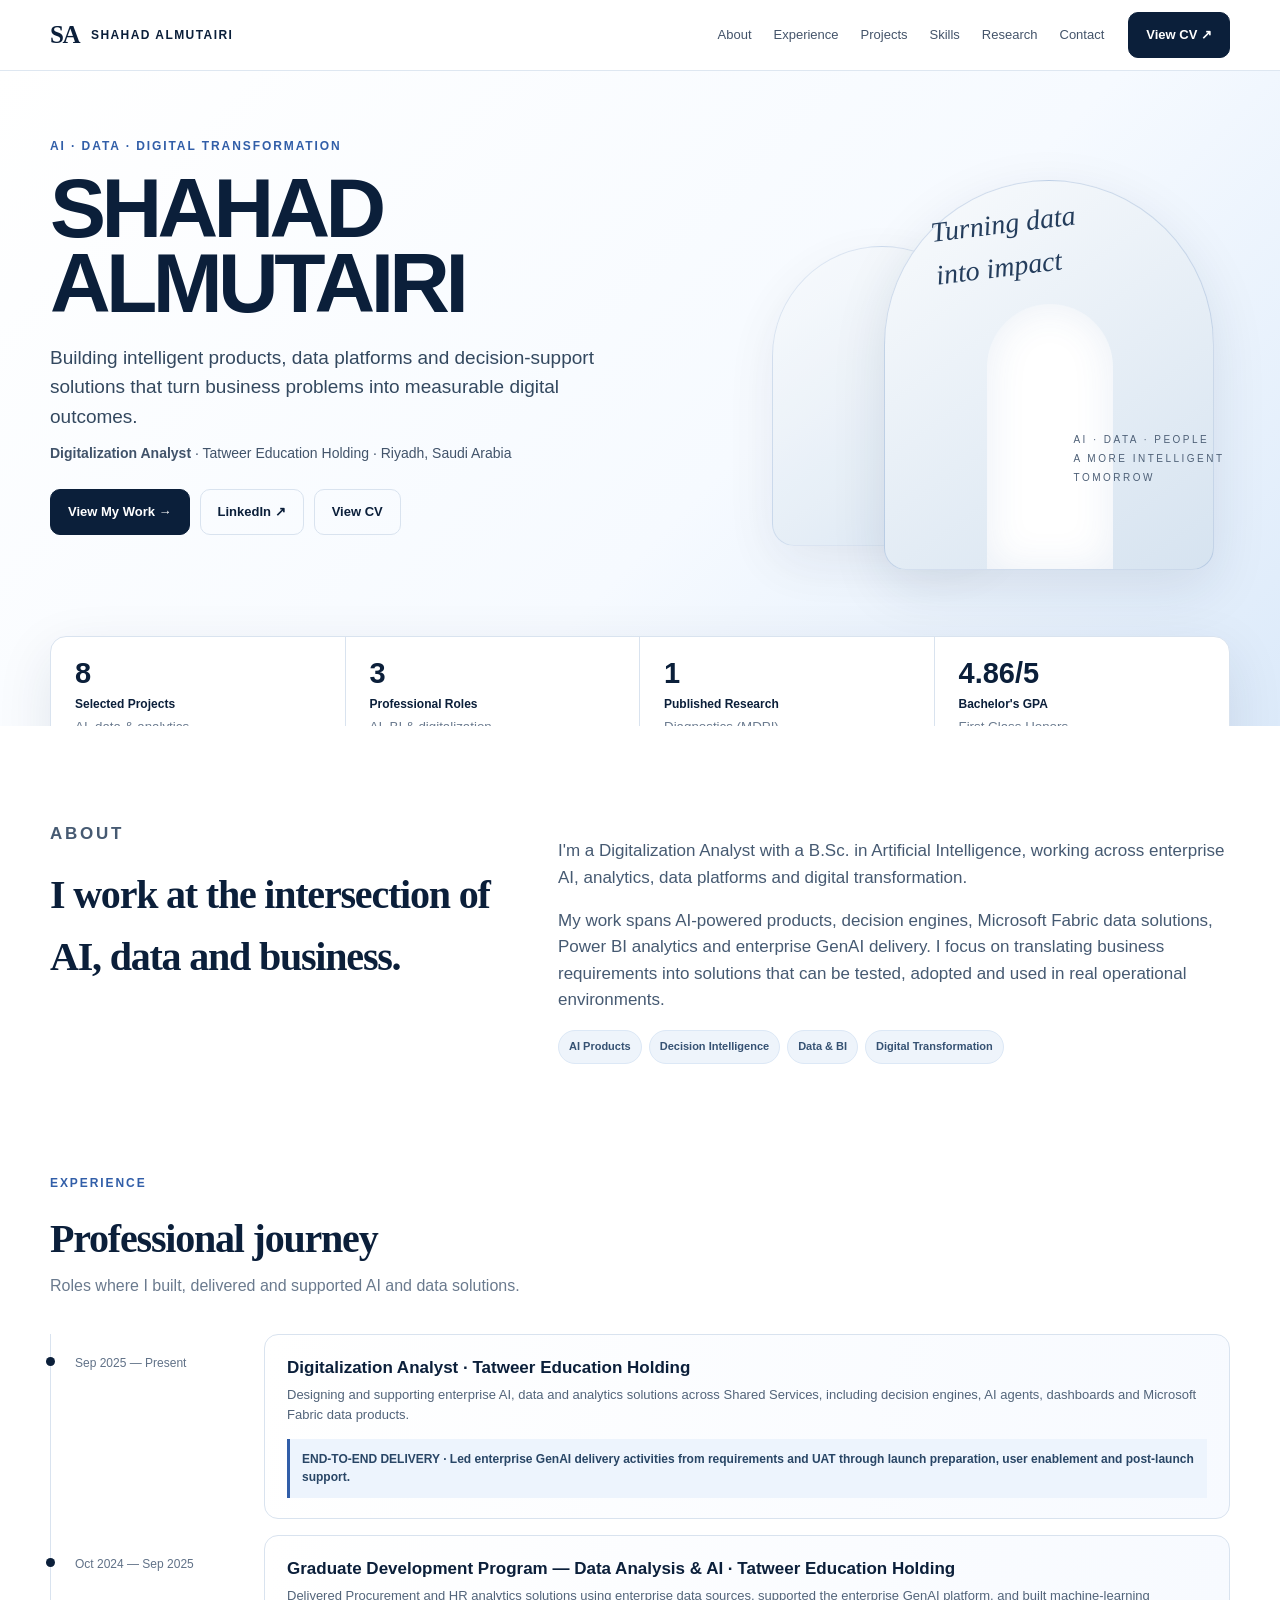
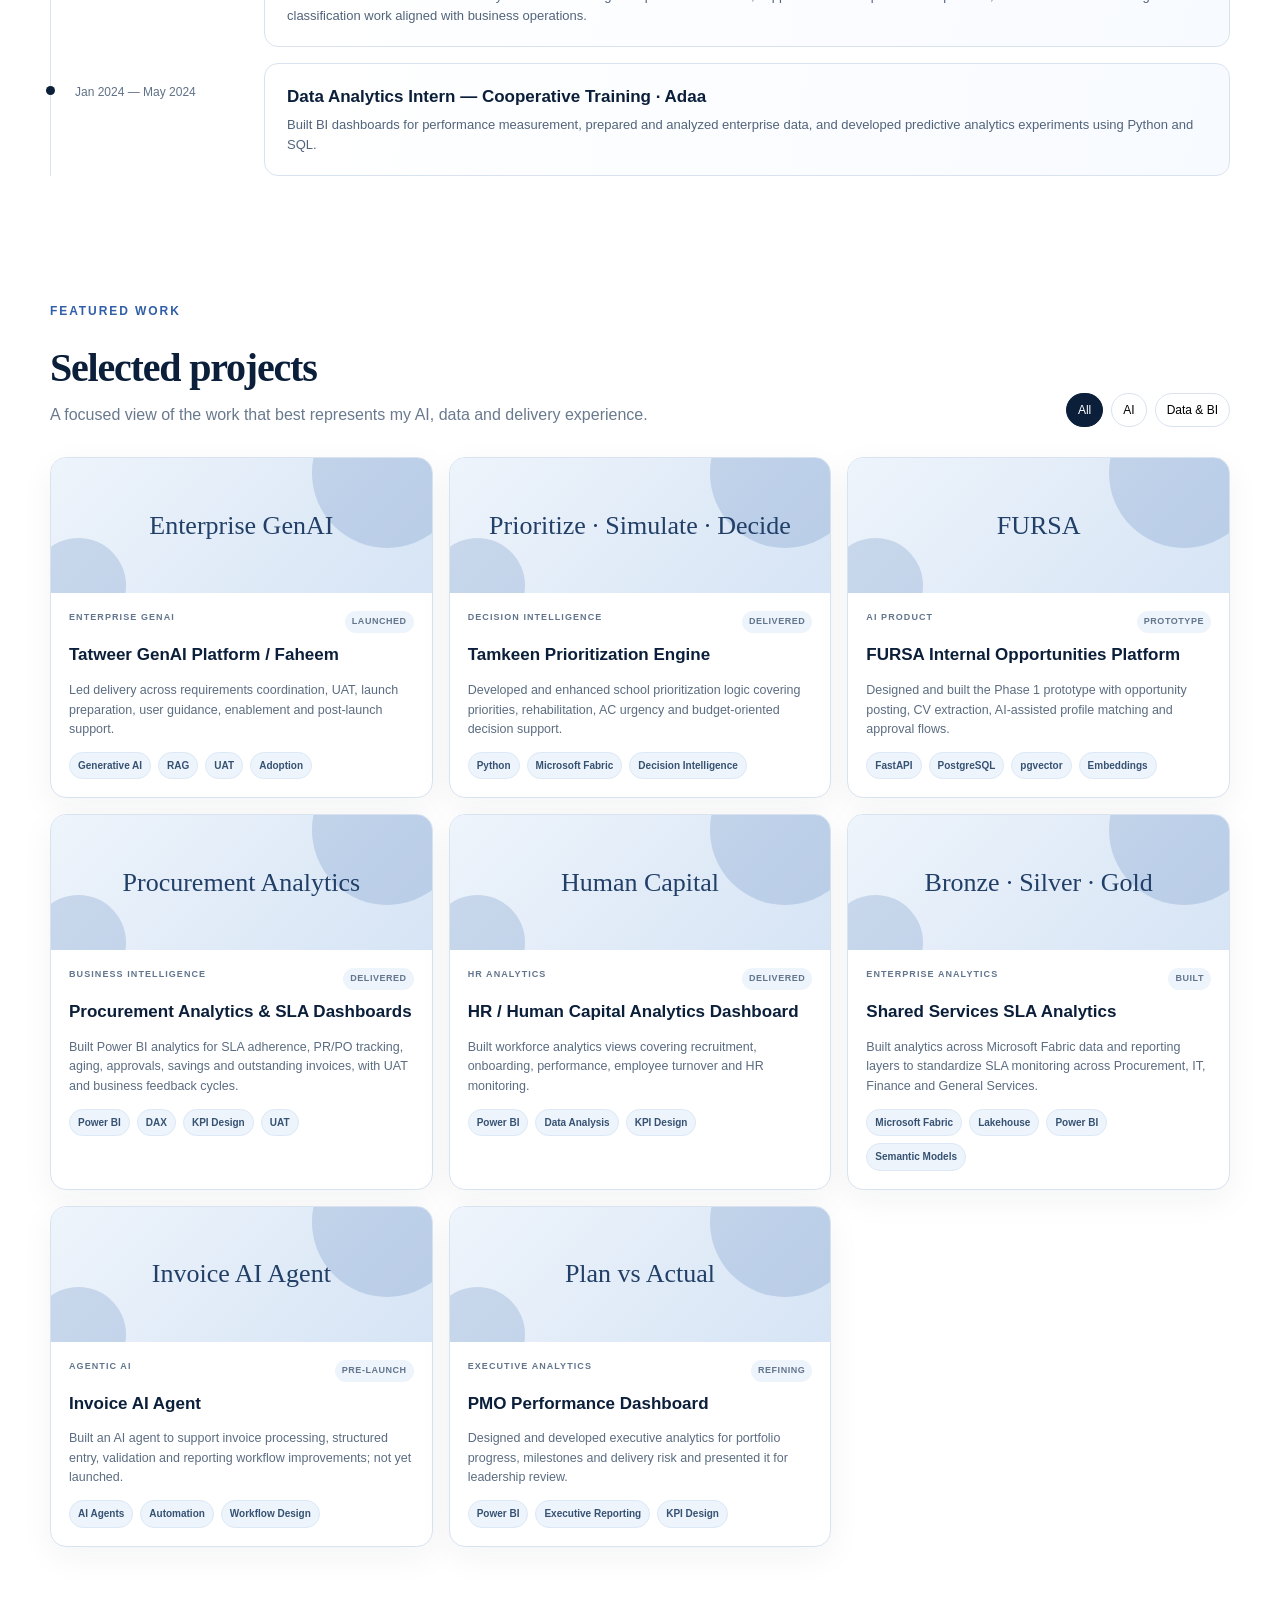
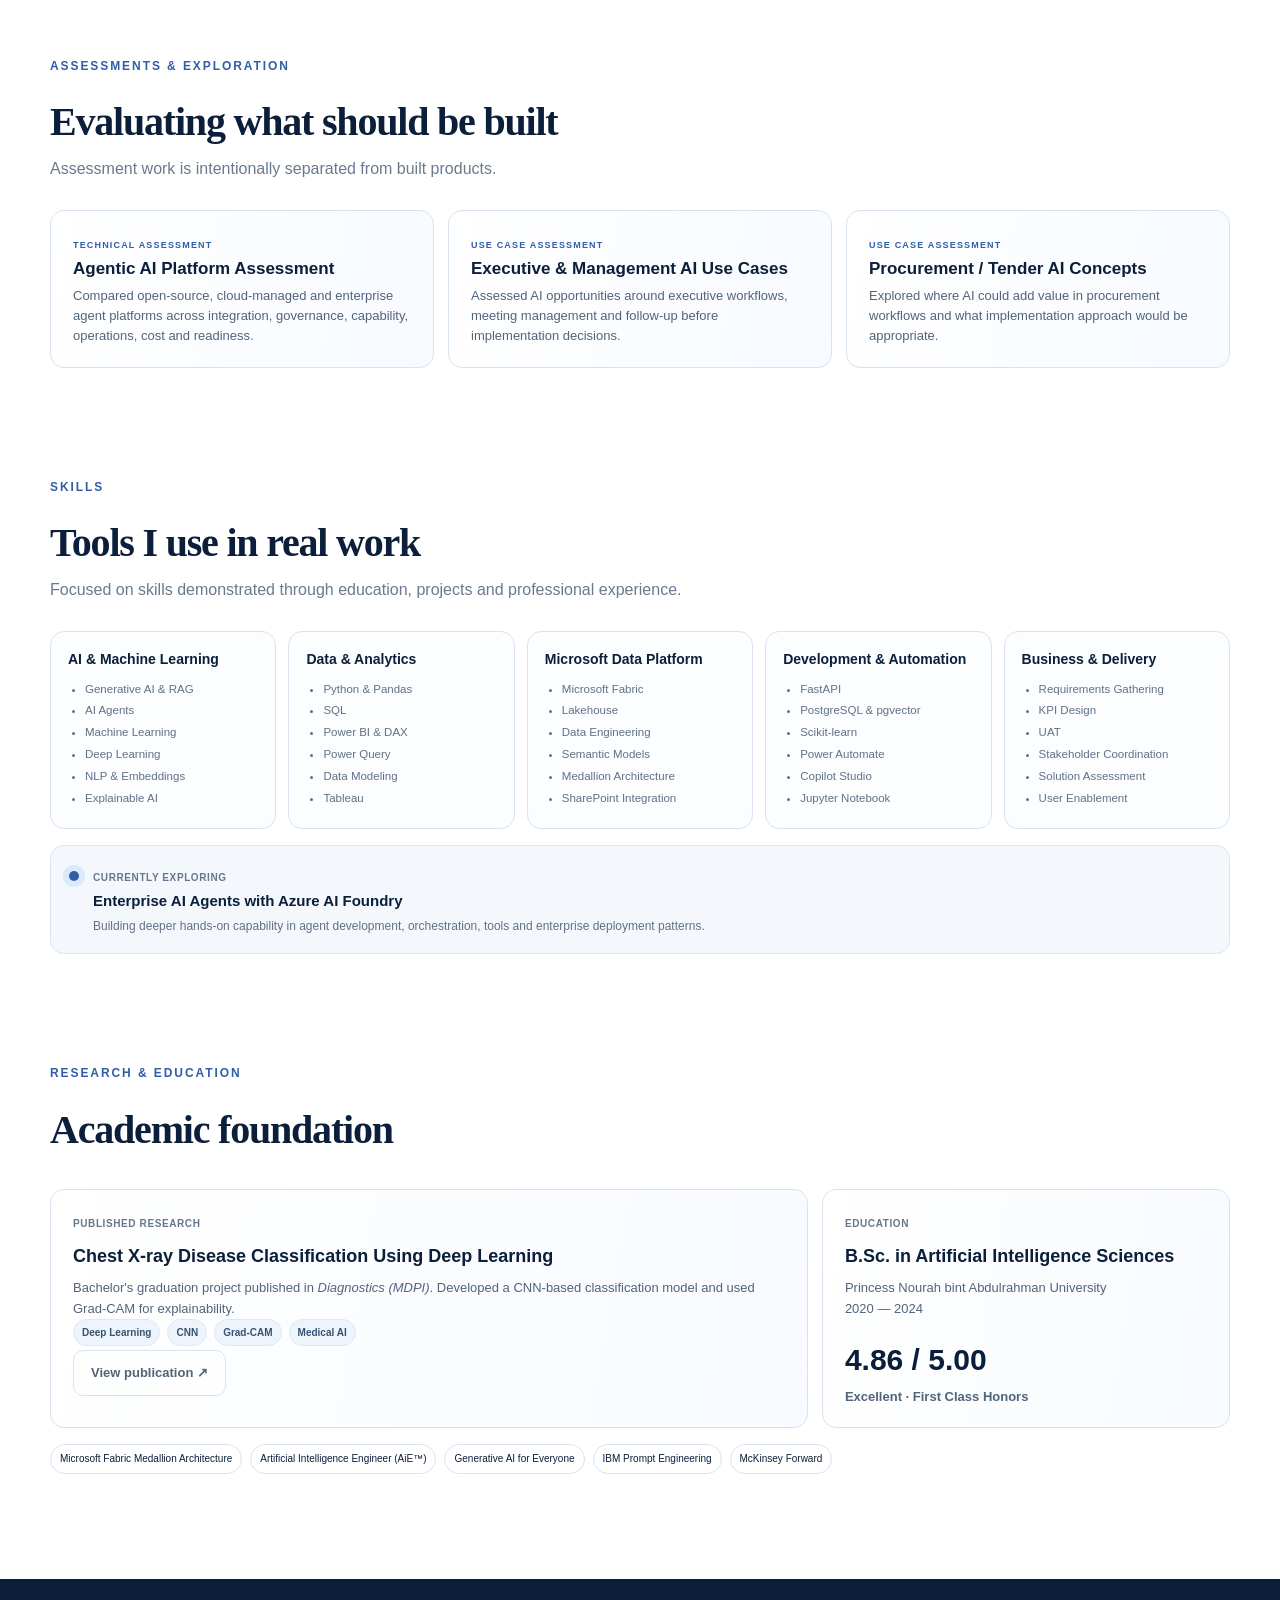
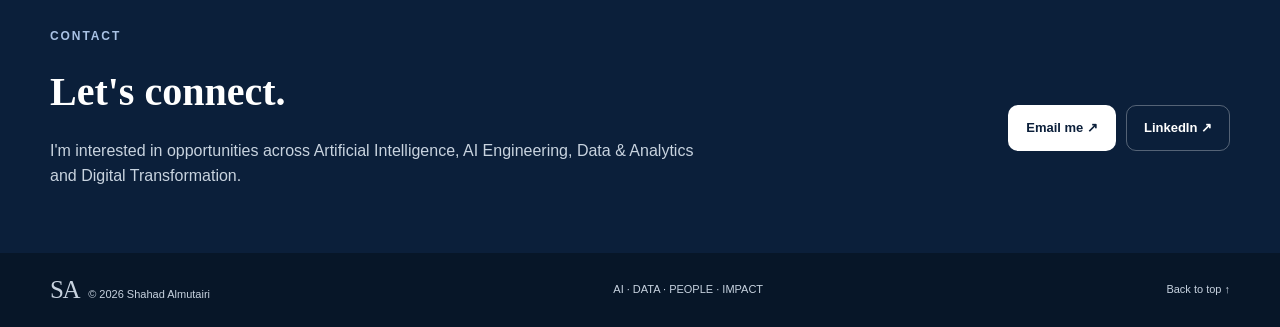
==== index.html @ a4246b85 "Add production portfolio homepage" ====
<!doctype html>
<html lang="en">
<head>
<meta charset="utf-8">
<meta name="viewport" content="width=device-width,initial-scale=1">
<meta name="description" content="Shahad Almutairi — Digitalization Analyst working across AI, data analytics, Microsoft Fabric, Power BI and enterprise digital solutions.">
<meta name="theme-color" content="#0b1f3a">
<meta property="og:title" content="Shahad Almutairi | AI · Data · Digital Transformation">
<meta property="og:description" content="Building intelligent products, data platforms and decision-support solutions for real business problems.">
<meta property="og:type" content="website">
<title>Shahad Almutairi | AI · Data · Digital Transformation</title>
<style>
:root{--ink:#0b1f3a;--blue:#315ea8;--soft:#eef4fb;--line:#d9e3ef;--text:#45566d;--white:#fff;--shadow:0 18px 55px rgba(19,42,72,.10)}*{box-sizing:border-box}html{scroll-behavior:smooth}body{margin:0;font-family:Inter,"Segoe UI",Arial,sans-serif;color:var(--ink);background:#fff;line-height:1.55}a{color:inherit;text-decoration:none}button{font:inherit}.wrap{width:min(1180px,calc(100% - 38px));margin:auto}.nav{position:sticky;top:0;z-index:20;background:rgba(255,255,255,.94);backdrop-filter:blur(14px);border-bottom:1px solid rgba(217,227,239,.85)}.nav .wrap{height:70px;display:flex;align-items:center;gap:24px}.brand{display:flex;align-items:center;gap:12px;font-weight:800;letter-spacing:.12em;font-size:12px;margin-right:auto}.mark{font-family:Georgia,serif;font-size:25px;letter-spacing:-.06em}.links{display:flex;gap:22px;font-size:13px;color:#44546a}.btn{display:inline-flex;align-items:center;justify-content:center;gap:8px;padding:12px 17px;border:1px solid var(--line);border-radius:10px;font-weight:700;font-size:13px;transition:.2s}.btn:hover{transform:translateY(-1px);box-shadow:0 10px 25px rgba(11,31,58,.10)}.dark{background:var(--ink);color:#fff;border-color:var(--ink)}.hero{background:linear-gradient(135deg,#fff 0%,#f6faff 58%,#dceafa 100%);overflow:hidden}.hero-grid{min-height:530px;display:grid;grid-template-columns:1.05fr .95fr;align-items:center;gap:40px}.eyebrow{font-size:12px;font-weight:800;letter-spacing:.16em;color:var(--blue);margin:0 0 16px}.hero h1{font-size:clamp(50px,7vw,84px);line-height:.89;letter-spacing:-.055em;margin:0}.lead{max-width:650px;font-size:19px;color:#33485f;margin:22px 0 12px}.role{font-size:14px;margin:0;color:#41536a}.hero-actions{display:flex;flex-wrap:wrap;gap:10px;margin-top:24px}.visual{height:420px;position:relative;isolation:isolate}.arch{position:absolute;border:1px solid rgba(49,94,168,.18);background:linear-gradient(145deg,#f9fbfd,#d6e3f0);box-shadow:var(--shadow)}.arch.a{width:330px;height:390px;right:3%;bottom:-24px;border-radius:180px 180px 24px 24px}.arch.a:after{content:"";position:absolute;width:126px;height:265px;left:102px;bottom:0;border-radius:90px 90px 0 0;background:#fff;box-shadow:inset 0 0 40px rgba(49,94,168,.10)}.arch.b{width:220px;height:300px;right:44%;bottom:0;border-radius:120px 120px 24px 24px;opacity:.72}.impact{position:absolute;right:28%;top:18%;font-family:Georgia,serif;font-style:italic;font-size:28px;transform:rotate(-7deg);color:#243d5c;z-index:3}.cap{position:absolute;right:1%;bottom:14%;z-index:3;font-size:10px;letter-spacing:.25em;line-height:1.9;color:#4e6077}.stats{display:grid;grid-template-columns:repeat(4,1fr);background:#fff;border:1px solid var(--line);border-radius:16px;box-shadow:var(--shadow);transform:translateY(35px);overflow:hidden}.stat{padding:22px 24px;border-right:1px solid var(--line)}.stat:last-child{border-right:0}.stat strong{display:block;font-size:29px;line-height:1}.stat span{display:block;font-size:12px;font-weight:800;margin-top:7px}.stat small{color:#6b7b8f}.section{padding:95px 0 15px}.section h2{font-family:Georgia,serif;font-size:40px;letter-spacing:-.03em;margin:0}.sub{color:#6a7a8e;margin:4px 0 0}.about{display:grid;grid-template-columns:.8fr 1.2fr;gap:60px;align-items:start}.about p{font-size:17px;color:#465a72}.pills,.chips{display:flex;flex-wrap:wrap;gap:7px}.pill,.chips span{background:var(--soft);border:1px solid #dce8f6;border-radius:999px;padding:7px 10px;font-size:11px;font-weight:700;color:#365273}.timeline{margin-top:35px;border-left:1px solid var(--line)}.row{display:grid;grid-template-columns:165px 1fr;gap:24px;position:relative;margin:0 0 16px;padding-left:24px}.row:before{content:"";width:9px;height:9px;background:var(--ink);border-radius:50%;position:absolute;left:-5px;top:23px}.date{font-size:12px;color:#607187;padding-top:20px}.card{border:1px solid var(--line);background:linear-gradient(100deg,#fff,#f7faff);border-radius:14px;padding:20px 22px}.card h3{margin:0;font-size:17px}.card p{margin:4px 0 0;color:#52647a;font-size:13px}.highlight{margin-top:13px;padding:11px 12px;border-left:3px solid var(--blue);background:#edf4fd;font-size:12px;font-weight:700;color:#294666}.topline{display:flex;align-items:flex-end;justify-content:space-between;gap:20px}.filters{display:flex;gap:8px}.filter{border:1px solid var(--line);background:#fff;border-radius:999px;padding:7px 11px;font-size:12px;cursor:pointer}.filter.on{background:var(--ink);color:#fff;border-color:var(--ink)}.projects{display:grid;grid-template-columns:repeat(3,1fr);gap:16px;margin-top:30px}.project{border:1px solid var(--line);border-radius:16px;overflow:hidden;background:#fff;box-shadow:0 10px 34px rgba(11,31,58,.05)}.project.hide{display:none}.art{height:135px;display:flex;align-items:center;justify-content:center;background:linear-gradient(135deg,#eef4fb,#d6e4f5);position:relative;overflow:hidden}.art:before,.art:after{content:"";position:absolute;border-radius:50%;background:rgba(49,94,168,.18)}.art:before{width:150px;height:150px;right:-30px;top:-60px}.art:after{width:95px;height:95px;left:-20px;bottom:-40px}.symbol{font-family:Georgia,serif;font-size:26px;z-index:2;color:#213f67}.project-body{padding:18px}.meta{display:flex;justify-content:space-between;gap:8px;font-size:9px;font-weight:900;letter-spacing:.12em;color:#62758d}.status{letter-spacing:.06em;background:#edf4fb;border-radius:999px;padding:4px 7px}.project h3{font-size:17px;margin:9px 0 6px}.project p{font-size:12.5px;color:#5b6c81;min-height:58px}.chips span{padding:5px 8px;font-size:10px}.assess{display:grid;grid-template-columns:repeat(3,1fr);gap:14px;margin-top:28px}.assess .card{min-height:155px}.assess label{font-size:9px;font-weight:900;letter-spacing:.13em;color:var(--blue)}.skills{display:grid;grid-template-columns:repeat(5,1fr);gap:12px;margin-top:28px}.skill{border:1px solid var(--line);border-radius:14px;padding:17px;background:#fbfdff}.skill h3{font-size:14px;margin:0 0 10px}.skill ul{margin:0;padding-left:17px;color:#607187;font-size:11.5px}.skill li{margin:4px 0}.current{display:flex;gap:14px;align-items:flex-start;margin-top:16px;border:1px solid #d8e5f3;background:#f4f8fd;border-radius:14px;padding:18px}.dot{width:10px;height:10px;background:#315ea8;border-radius:50%;box-shadow:0 0 0 6px #dce9fa;margin-top:7px}.current h3{margin:0;font-size:15px}.current p{margin:4px 0 0;font-size:12px;color:#607187}.research{display:grid;grid-template-columns:1.3fr .7fr;gap:14px;margin-top:28px}.research .card{min-height:210px}.research h3{font-size:18px;margin:8px 0}.metric{font-size:30px;font-weight:900;margin-top:18px}.certs{display:flex;flex-wrap:wrap;gap:8px;margin:16px 0 0}.certs span{font-size:10px;border:1px solid var(--line);border-radius:999px;padding:6px 9px}.contact{margin-top:90px;background:var(--ink);color:#fff}.contact .wrap{display:flex;align-items:center;justify-content:space-between;gap:30px;padding:48px 0}.contact h2{font-family:Georgia,serif;font-size:40px;margin:0}.contact p{color:#c8d3df;max-width:670px}.contact .btn{border-color:rgba(255,255,255,.3);color:#fff}.contact .btn.white{background:#fff;color:var(--ink)}footer{background:#071628;color:#c7d2df}.foot{height:74px;display:flex;align-items:center;justify-content:space-between;font-size:11px}.mini{font-size:10px;color:#66778d;font-weight:700;letter-spacing:.06em}@media(max-width:900px){.links{display:none}.hero-grid,.about,.research{grid-template-columns:1fr}.visual{height:300px}.stats{grid-template-columns:repeat(2,1fr)}.stat:nth-child(2){border-right:0}.projects{grid-template-columns:repeat(2,1fr)}.skills{grid-template-columns:repeat(2,1fr)}.assess{grid-template-columns:1fr}.row{grid-template-columns:1fr}.date{padding-top:0}.contact .wrap{display:block}}@media(max-width:620px){.wrap{width:min(100% - 24px,1180px)}.nav .wrap{height:62px}.nav .btn{padding:9px 11px}.hero-grid{min-height:auto;padding:62px 0 15px}.hero h1{font-size:53px}.lead{font-size:17px}.visual{height:240px}.arch.a{width:220px;height:260px}.arch.b{width:150px;height:190px}.impact{font-size:20px}.stats{grid-template-columns:1fr 1fr;transform:translateY(24px)}.stat{padding:16px}.section{padding-top:72px}.section h2{font-size:32px}.topline{display:block}.filters{margin-top:13px}.projects,.skills{grid-template-columns:1fr}.row{padding-left:18px}.project p{min-height:auto}.contact{margin-top:65px}.contact .wrap{padding:38px 0}.contact h2{font-size:34px}.foot{height:auto;padding:23px 0;gap:12px;flex-wrap:wrap}}
</style>
</head>
<body>
<header class="nav"><div class="wrap"><a class="brand" href="#home"><span class="mark">SA</span><span>SHAHAD ALMUTAIRI</span></a><nav class="links"><a href="#about">About</a><a href="#experience">Experience</a><a href="#projects">Projects</a><a href="#skills">Skills</a><a href="#research">Research</a><a href="#contact">Contact</a></nav><a class="btn dark" href="cv.html">View CV ↗</a></div></header>
<main>
<section class="hero" id="home"><div class="wrap hero-grid"><div><p class="eyebrow">AI · DATA · DIGITAL TRANSFORMATION</p><h1>SHAHAD<br>ALMUTAIRI</h1><p class="lead">Building intelligent products, data platforms and decision-support solutions that turn business problems into measurable digital outcomes.</p><p class="role"><b>Digitalization Analyst</b> · Tatweer Education Holding · Riyadh, Saudi Arabia</p><div class="hero-actions"><a class="btn dark" href="#projects">View My Work →</a><a class="btn" href="https://www.linkedin.com/in/shahadalmutairi1" target="_blank" rel="noreferrer">LinkedIn ↗</a><a class="btn" href="cv.html">View CV</a></div></div><div class="visual" aria-hidden="true"><div class="arch b"></div><div class="arch a"></div><div class="impact">Turning data<br>into impact</div><div class="cap">AI · DATA · PEOPLE<br>A MORE INTELLIGENT<br>TOMORROW</div></div></div><div class="wrap stats"><div class="stat"><strong>8</strong><span>Selected Projects</span><small>AI, data & analytics</small></div><div class="stat"><strong>3</strong><span>Professional Roles</span><small>AI, BI & digitalization</small></div><div class="stat"><strong>1</strong><span>Published Research</span><small>Diagnostics (MDPI)</small></div><div class="stat"><strong>4.86/5</strong><span>Bachelor's GPA</span><small>First Class Honors</small></div></div></section>
<section class="section" id="about"><div class="wrap about"><div><p class="eyebrow">ABOUT</p><h2>I work at the intersection of AI, data and business.</h2></div><div><p>I'm a Digitalization Analyst with a B.Sc. in Artificial Intelligence, working across enterprise AI, analytics, data platforms and digital transformation.</p><p>My work spans AI-powered products, decision engines, Microsoft Fabric data solutions, Power BI analytics and enterprise GenAI delivery. I focus on translating business requirements into solutions that can be tested, adopted and used in real operational environments.</p><div class="pills"><span class="pill">AI Products</span><span class="pill">Decision Intelligence</span><span class="pill">Data & BI</span><span class="pill">Digital Transformation</span></div></div></div></section>
<section class="section" id="experience"><div class="wrap"><p class="eyebrow">EXPERIENCE</p><h2>Professional journey</h2><p class="sub">Roles where I built, delivered and supported AI and data solutions.</p><div class="timeline"><article class="row"><div class="date">Sep 2025 — Present</div><div class="card"><h3>Digitalization Analyst · Tatweer Education Holding</h3><p>Designing and supporting enterprise AI, data and analytics solutions across Shared Services, including decision engines, AI agents, dashboards and Microsoft Fabric data products.</p><div class="highlight">END-TO-END DELIVERY · Led enterprise GenAI delivery activities from requirements and UAT through launch preparation, user enablement and post-launch support.</div></div></article><article class="row"><div class="date">Oct 2024 — Sep 2025</div><div class="card"><h3>Graduate Development Program — Data Analysis & AI · Tatweer Education Holding</h3><p>Delivered Procurement and HR analytics solutions using enterprise data sources, supported the enterprise GenAI platform, and built machine-learning classification work aligned with business operations.</p></div></article><article class="row"><div class="date">Jan 2024 — May 2024</div><div class="card"><h3>Data Analytics Intern — Cooperative Training · Adaa</h3><p>Built BI dashboards for performance measurement, prepared and analyzed enterprise data, and developed predictive analytics experiments using Python and SQL.</p></div></article></div></div></section>
<section class="section" id="projects"><div class="wrap"><div class="topline"><div><p class="eyebrow">FEATURED WORK</p><h2>Selected projects</h2><p class="sub">A focused view of the work that best represents my AI, data and delivery experience.</p></div><div class="filters"><button class="filter on" data-f="all">All</button><button class="filter" data-f="ai">AI</button><button class="filter" data-f="data">Data & BI</button></div></div><div class="projects">
<article class="project" data-c="ai"><div class="art"><span class="symbol">Enterprise GenAI</span></div><div class="project-body"><div class="meta"><span>ENTERPRISE GENAI</span><span class="status">LAUNCHED</span></div><h3>Tatweer GenAI Platform / Faheem</h3><p>Led delivery across requirements coordination, UAT, launch preparation, user guidance, enablement and post-launch support.</p><div class="chips"><span>Generative AI</span><span>RAG</span><span>UAT</span><span>Adoption</span></div></div></article>
<article class="project" data-c="ai data"><div class="art"><span class="symbol">Prioritize · Simulate · Decide</span></div><div class="project-body"><div class="meta"><span>DECISION INTELLIGENCE</span><span class="status">DELIVERED</span></div><h3>Tamkeen Prioritization Engine</h3><p>Developed and enhanced school prioritization logic covering priorities, rehabilitation, AC urgency and budget-oriented decision support.</p><div class="chips"><span>Python</span><span>Microsoft Fabric</span><span>Decision Intelligence</span></div></div></article>
<article class="project" data-c="ai"><div class="art"><span class="symbol">FURSA</span></div><div class="project-body"><div class="meta"><span>AI PRODUCT</span><span class="status">PROTOTYPE</span></div><h3>FURSA Internal Opportunities Platform</h3><p>Designed and built the Phase 1 prototype with opportunity posting, CV extraction, AI-assisted profile matching and approval flows.</p><div class="chips"><span>FastAPI</span><span>PostgreSQL</span><span>pgvector</span><span>Embeddings</span></div></div></article>
<article class="project" data-c="data"><div class="art"><span class="symbol">Procurement Analytics</span></div><div class="project-body"><div class="meta"><span>BUSINESS INTELLIGENCE</span><span class="status">DELIVERED</span></div><h3>Procurement Analytics & SLA Dashboards</h3><p>Built Power BI analytics for SLA adherence, PR/PO tracking, aging, approvals, savings and outstanding invoices, with UAT and business feedback cycles.</p><div class="chips"><span>Power BI</span><span>DAX</span><span>KPI Design</span><span>UAT</span></div></div></article>
<article class="project" data-c="data"><div class="art"><span class="symbol">Human Capital</span></div><div class="project-body"><div class="meta"><span>HR ANALYTICS</span><span class="status">DELIVERED</span></div><h3>HR / Human Capital Analytics Dashboard</h3><p>Built workforce analytics views covering recruitment, onboarding, performance, employee turnover and HR monitoring.</p><div class="chips"><span>Power BI</span><span>Data Analysis</span><span>KPI Design</span></div></div></article>
<article class="project" data-c="data"><div class="art"><span class="symbol">Bronze · Silver · Gold</span></div><div class="project-body"><div class="meta"><span>ENTERPRISE ANALYTICS</span><span class="status">BUILT</span></div><h3>Shared Services SLA Analytics</h3><p>Built analytics across Microsoft Fabric data and reporting layers to standardize SLA monitoring across Procurement, IT, Finance and General Services.</p><div class="chips"><span>Microsoft Fabric</span><span>Lakehouse</span><span>Power BI</span><span>Semantic Models</span></div></div></article>
<article class="project" data-c="ai"><div class="art"><span class="symbol">Invoice AI Agent</span></div><div class="project-body"><div class="meta"><span>AGENTIC AI</span><span class="status">PRE-LAUNCH</span></div><h3>Invoice AI Agent</h3><p>Built an AI agent to support invoice processing, structured entry, validation and reporting workflow improvements; not yet launched.</p><div class="chips"><span>AI Agents</span><span>Automation</span><span>Workflow Design</span></div></div></article>
<article class="project" data-c="data"><div class="art"><span class="symbol">Plan vs Actual</span></div><div class="project-body"><div class="meta"><span>EXECUTIVE ANALYTICS</span><span class="status">REFINING</span></div><h3>PMO Performance Dashboard</h3><p>Designed and developed executive analytics for portfolio progress, milestones and delivery risk and presented it for leadership review.</p><div class="chips"><span>Power BI</span><span>Executive Reporting</span><span>KPI Design</span></div></div></article>
</div></div></section>
<section class="section"><div class="wrap"><p class="eyebrow">ASSESSMENTS & EXPLORATION</p><h2>Evaluating what should be built</h2><p class="sub">Assessment work is intentionally separated from built products.</p><div class="assess"><div class="card"><label>TECHNICAL ASSESSMENT</label><h3>Agentic AI Platform Assessment</h3><p>Compared open-source, cloud-managed and enterprise agent platforms across integration, governance, capability, operations, cost and readiness.</p></div><div class="card"><label>USE CASE ASSESSMENT</label><h3>Executive & Management AI Use Cases</h3><p>Assessed AI opportunities around executive workflows, meeting management and follow-up before implementation decisions.</p></div><div class="card"><label>USE CASE ASSESSMENT</label><h3>Procurement / Tender AI Concepts</h3><p>Explored where AI could add value in procurement workflows and what implementation approach would be appropriate.</p></div></div></div></section>
<section class="section" id="skills"><div class="wrap"><p class="eyebrow">SKILLS</p><h2>Tools I use in real work</h2><p class="sub">Focused on skills demonstrated through education, projects and professional experience.</p><div class="skills"><div class="skill"><h3>AI & Machine Learning</h3><ul><li>Generative AI & RAG</li><li>AI Agents</li><li>Machine Learning</li><li>Deep Learning</li><li>NLP & Embeddings</li><li>Explainable AI</li></ul></div><div class="skill"><h3>Data & Analytics</h3><ul><li>Python & Pandas</li><li>SQL</li><li>Power BI & DAX</li><li>Power Query</li><li>Data Modeling</li><li>Tableau</li></ul></div><div class="skill"><h3>Microsoft Data Platform</h3><ul><li>Microsoft Fabric</li><li>Lakehouse</li><li>Data Engineering</li><li>Semantic Models</li><li>Medallion Architecture</li><li>SharePoint Integration</li></ul></div><div class="skill"><h3>Development & Automation</h3><ul><li>FastAPI</li><li>PostgreSQL & pgvector</li><li>Scikit-learn</li><li>Power Automate</li><li>Copilot Studio</li><li>Jupyter Notebook</li></ul></div><div class="skill"><h3>Business & Delivery</h3><ul><li>Requirements Gathering</li><li>KPI Design</li><li>UAT</li><li>Stakeholder Coordination</li><li>Solution Assessment</li><li>User Enablement</li></ul></div></div><div class="current"><span class="dot"></span><div><span class="mini">CURRENTLY EXPLORING</span><h3>Enterprise AI Agents with Azure AI Foundry</h3><p>Building deeper hands-on capability in agent development, orchestration, tools and enterprise deployment patterns.</p></div></div></div></section>
<section class="section" id="research"><div class="wrap"><p class="eyebrow">RESEARCH & EDUCATION</p><h2>Academic foundation</h2><div class="research"><div class="card"><span class="mini">PUBLISHED RESEARCH</span><h3>Chest X-ray Disease Classification Using Deep Learning</h3><p>Bachelor's graduation project published in <i>Diagnostics (MDPI)</i>. Developed a CNN-based classification model and used Grad-CAM for explainability.</p><div class="chips"><span>Deep Learning</span><span>CNN</span><span>Grad-CAM</span><span>Medical AI</span></div><p><a class="btn" href="https://www.mdpi.com/2075-4418/15/13/1728" target="_blank" rel="noreferrer">View publication ↗</a></p></div><div class="card"><span class="mini">EDUCATION</span><h3>B.Sc. in Artificial Intelligence Sciences</h3><p>Princess Nourah bint Abdulrahman University<br>2020 — 2024</p><div class="metric">4.86 / 5.00</div><p><b>Excellent · First Class Honors</b></p></div></div><div class="certs"><span>Microsoft Fabric Medallion Architecture</span><span>Artificial Intelligence Engineer (AiE™)</span><span>Generative AI for Everyone</span><span>IBM Prompt Engineering</span><span>McKinsey Forward</span></div></div></section>
<section class="contact" id="contact"><div class="wrap"><div><p class="eyebrow" style="color:#a9c2e5">CONTACT</p><h2>Let's connect.</h2><p>I'm interested in opportunities across Artificial Intelligence, AI Engineering, Data & Analytics and Digital Transformation.</p></div><div class="hero-actions"><a class="btn white" href="mailto:shahadalakshan34@gmail.com">Email me ↗</a><a class="btn" href="https://www.linkedin.com/in/shahadalmutairi1" target="_blank" rel="noreferrer">LinkedIn ↗</a></div></div></section>
</main>
<footer><div class="wrap foot"><div><span class="mark">SA</span> &nbsp; © 2026 Shahad Almutairi</div><span>AI · DATA · PEOPLE · IMPACT</span><a href="#home">Back to top ↑</a></div></footer>
<script>const bs=[...document.querySelectorAll('.filter')],ps=[...document.querySelectorAll('.project')];bs.forEach(b=>b.onclick=()=>{bs.forEach(x=>x.classList.remove('on'));b.classList.add('on');let f=b.dataset.f;ps.forEach(p=>p.classList.toggle('hide',f!=='all'&&!p.dataset.c.split(' ').includes(f)))})</script>
</body>
</html>
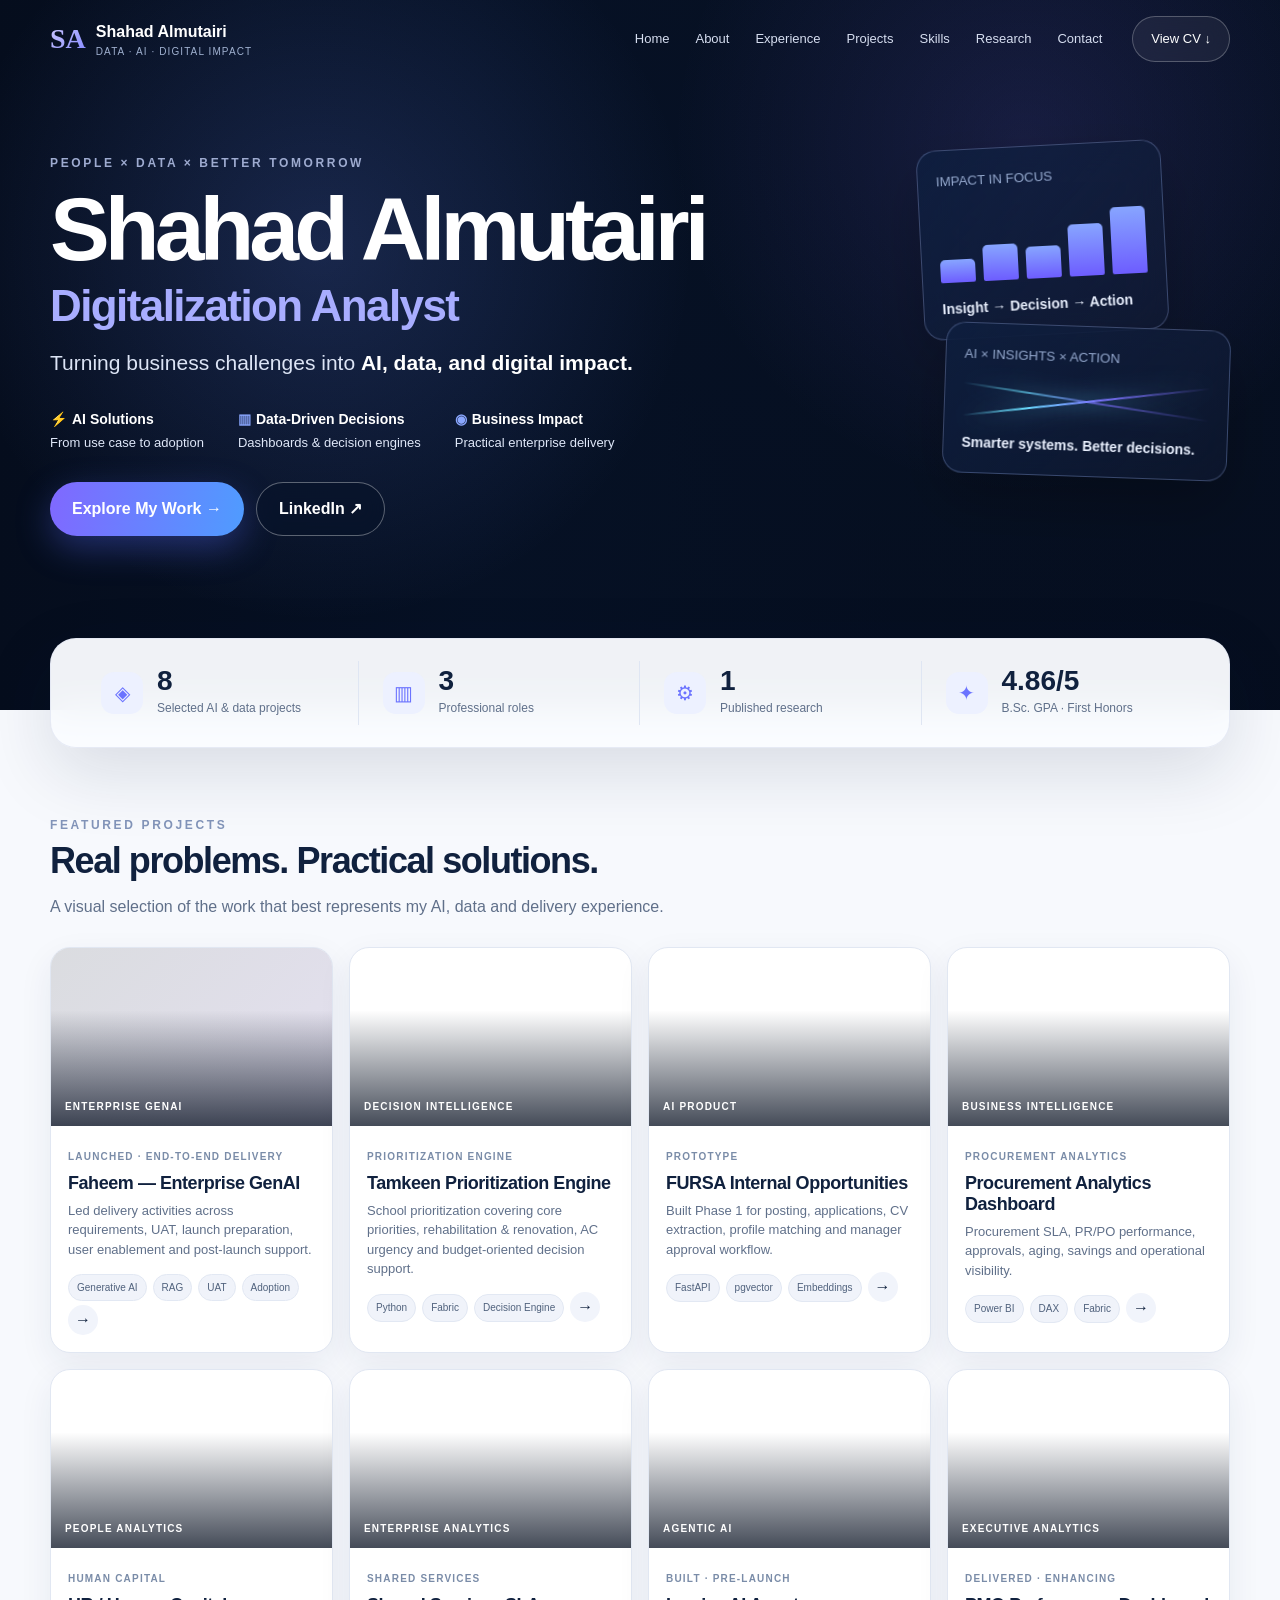
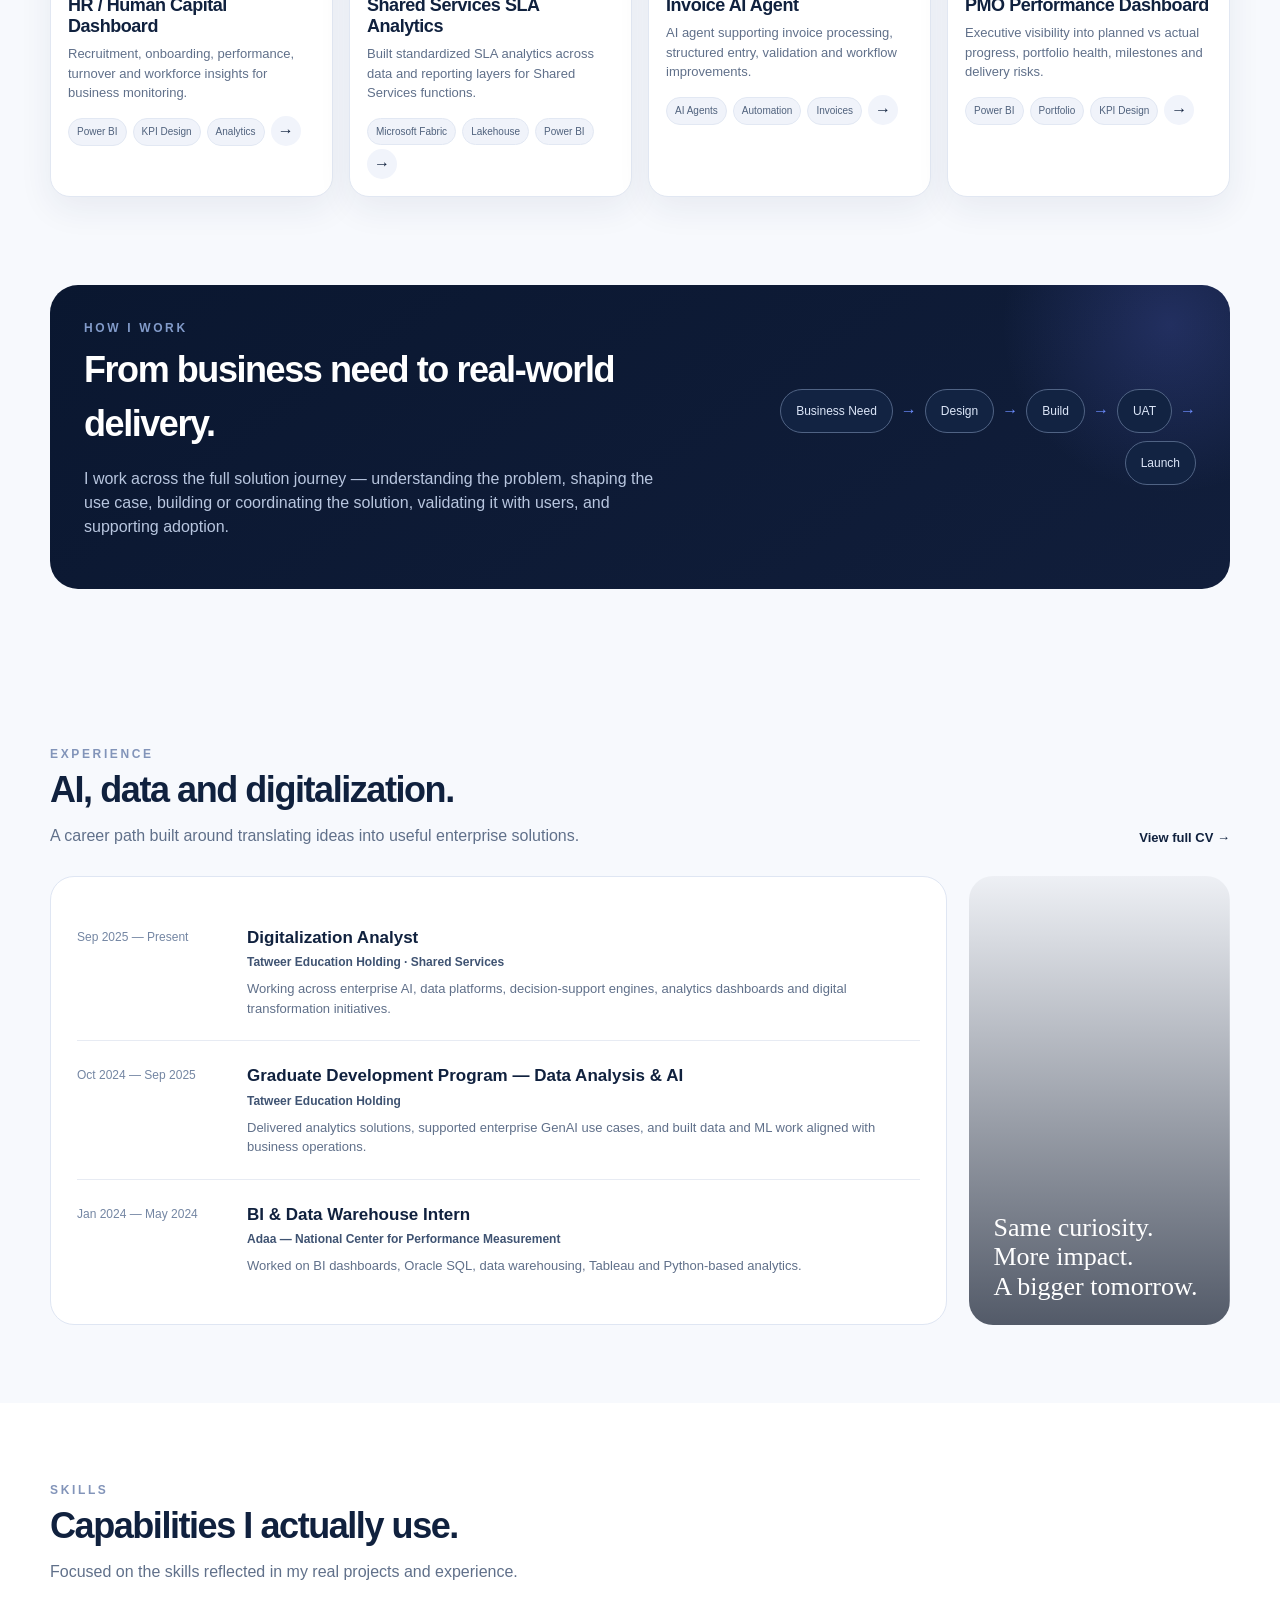
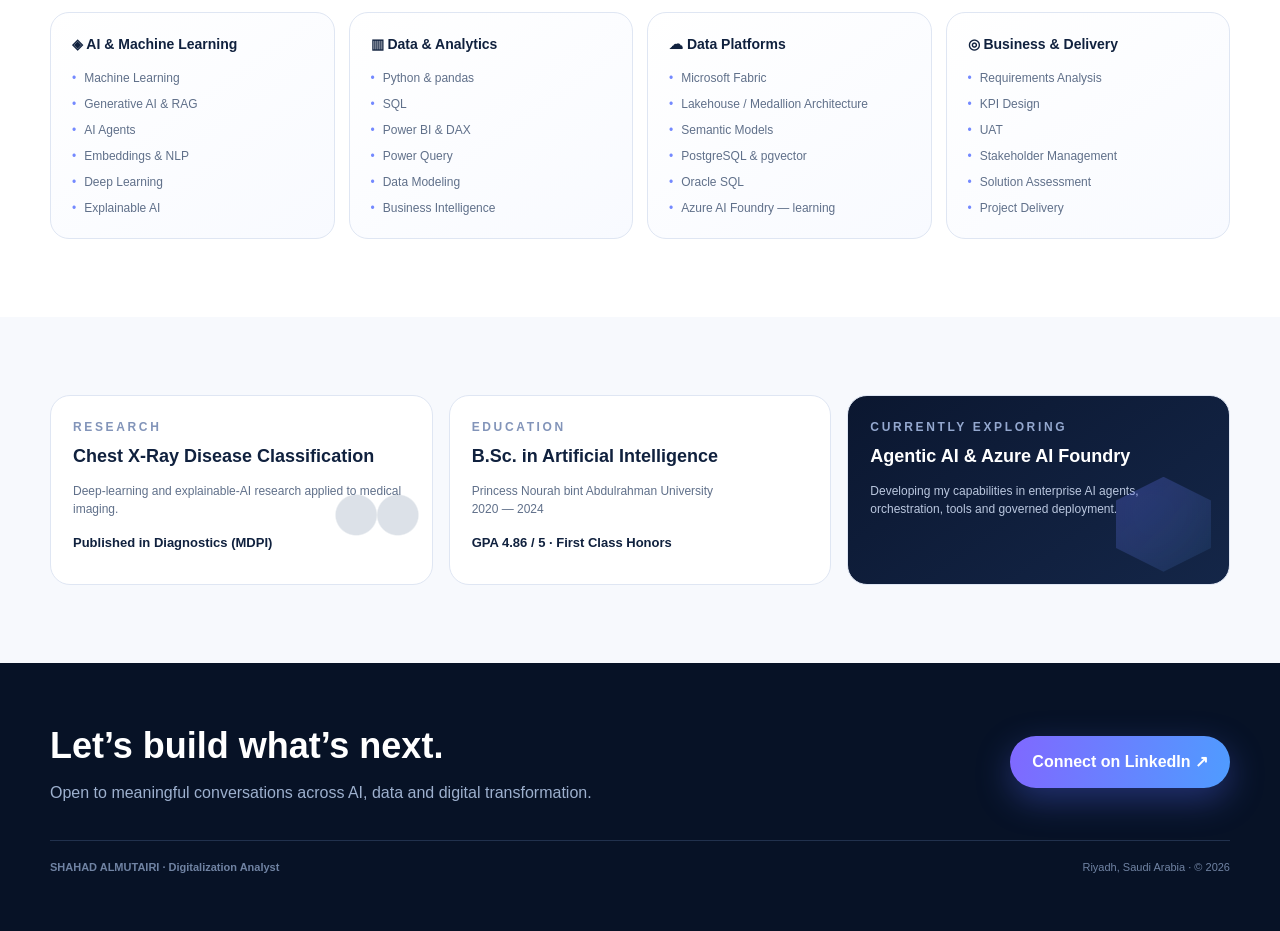
==== commit 3bcd8023: "Redesign portfolio with visual option 2" ====
--- a/index.html
+++ b/index.html
@@ -1,40 +1,48 @@
 <!doctype html>
 <html lang="en">
 <head>
-<meta charset="utf-8">
-<meta name="viewport" content="width=device-width,initial-scale=1">
-<meta name="description" content="Shahad Almutairi — Digitalization Analyst working across AI, data analytics, Microsoft Fabric, Power BI and enterprise digital solutions.">
-<meta name="theme-color" content="#0b1f3a">
-<meta property="og:title" content="Shahad Almutairi | AI · Data · Digital Transformation">
-<meta property="og:description" content="Building intelligent products, data platforms and decision-support solutions for real business problems.">
-<meta property="og:type" content="website">
-<title>Shahad Almutairi | AI · Data · Digital Transformation</title>
-<style>
-:root{--ink:#0b1f3a;--blue:#315ea8;--soft:#eef4fb;--line:#d9e3ef;--text:#45566d;--white:#fff;--shadow:0 18px 55px rgba(19,42,72,.10)}*{box-sizing:border-box}html{scroll-behavior:smooth}body{margin:0;font-family:Inter,"Segoe UI",Arial,sans-serif;color:var(--ink);background:#fff;line-height:1.55}a{color:inherit;text-decoration:none}button{font:inherit}.wrap{width:min(1180px,calc(100% - 38px));margin:auto}.nav{position:sticky;top:0;z-index:20;background:rgba(255,255,255,.94);backdrop-filter:blur(14px);border-bottom:1px solid rgba(217,227,239,.85)}.nav .wrap{height:70px;display:flex;align-items:center;gap:24px}.brand{display:flex;align-items:center;gap:12px;font-weight:800;letter-spacing:.12em;font-size:12px;margin-right:auto}.mark{font-family:Georgia,serif;font-size:25px;letter-spacing:-.06em}.links{display:flex;gap:22px;font-size:13px;color:#44546a}.btn{display:inline-flex;align-items:center;justify-content:center;gap:8px;padding:12px 17px;border:1px solid var(--line);border-radius:10px;font-weight:700;font-size:13px;transition:.2s}.btn:hover{transform:translateY(-1px);box-shadow:0 10px 25px rgba(11,31,58,.10)}.dark{background:var(--ink);color:#fff;border-color:var(--ink)}.hero{background:linear-gradient(135deg,#fff 0%,#f6faff 58%,#dceafa 100%);overflow:hidden}.hero-grid{min-height:530px;display:grid;grid-template-columns:1.05fr .95fr;align-items:center;gap:40px}.eyebrow{font-size:12px;font-weight:800;letter-spacing:.16em;color:var(--blue);margin:0 0 16px}.hero h1{font-size:clamp(50px,7vw,84px);line-height:.89;letter-spacing:-.055em;margin:0}.lead{max-width:650px;font-size:19px;color:#33485f;margin:22px 0 12px}.role{font-size:14px;margin:0;color:#41536a}.hero-actions{display:flex;flex-wrap:wrap;gap:10px;margin-top:24px}.visual{height:420px;position:relative;isolation:isolate}.arch{position:absolute;border:1px solid rgba(49,94,168,.18);background:linear-gradient(145deg,#f9fbfd,#d6e3f0);box-shadow:var(--shadow)}.arch.a{width:330px;height:390px;right:3%;bottom:-24px;border-radius:180px 180px 24px 24px}.arch.a:after{content:"";position:absolute;width:126px;height:265px;left:102px;bottom:0;border-radius:90px 90px 0 0;background:#fff;box-shadow:inset 0 0 40px rgba(49,94,168,.10)}.arch.b{width:220px;height:300px;right:44%;bottom:0;border-radius:120px 120px 24px 24px;opacity:.72}.impact{position:absolute;right:28%;top:18%;font-family:Georgia,serif;font-style:italic;font-size:28px;transform:rotate(-7deg);color:#243d5c;z-index:3}.cap{position:absolute;right:1%;bottom:14%;z-index:3;font-size:10px;letter-spacing:.25em;line-height:1.9;color:#4e6077}.stats{display:grid;grid-template-columns:repeat(4,1fr);background:#fff;border:1px solid var(--line);border-radius:16px;box-shadow:var(--shadow);transform:translateY(35px);overflow:hidden}.stat{padding:22px 24px;border-right:1px solid var(--line)}.stat:last-child{border-right:0}.stat strong{display:block;font-size:29px;line-height:1}.stat span{display:block;font-size:12px;font-weight:800;margin-top:7px}.stat small{color:#6b7b8f}.section{padding:95px 0 15px}.section h2{font-family:Georgia,serif;font-size:40px;letter-spacing:-.03em;margin:0}.sub{color:#6a7a8e;margin:4px 0 0}.about{display:grid;grid-template-columns:.8fr 1.2fr;gap:60px;align-items:start}.about p{font-size:17px;color:#465a72}.pills,.chips{display:flex;flex-wrap:wrap;gap:7px}.pill,.chips span{background:var(--soft);border:1px solid #dce8f6;border-radius:999px;padding:7px 10px;font-size:11px;font-weight:700;color:#365273}.timeline{margin-top:35px;border-left:1px solid var(--line)}.row{display:grid;grid-template-columns:165px 1fr;gap:24px;position:relative;margin:0 0 16px;padding-left:24px}.row:before{content:"";width:9px;height:9px;background:var(--ink);border-radius:50%;position:absolute;left:-5px;top:23px}.date{font-size:12px;color:#607187;padding-top:20px}.card{border:1px solid var(--line);background:linear-gradient(100deg,#fff,#f7faff);border-radius:14px;padding:20px 22px}.card h3{margin:0;font-size:17px}.card p{margin:4px 0 0;color:#52647a;font-size:13px}.highlight{margin-top:13px;padding:11px 12px;border-left:3px solid var(--blue);background:#edf4fd;font-size:12px;font-weight:700;color:#294666}.topline{display:flex;align-items:flex-end;justify-content:space-between;gap:20px}.filters{display:flex;gap:8px}.filter{border:1px solid var(--line);background:#fff;border-radius:999px;padding:7px 11px;font-size:12px;cursor:pointer}.filter.on{background:var(--ink);color:#fff;border-color:var(--ink)}.projects{display:grid;grid-template-columns:repeat(3,1fr);gap:16px;margin-top:30px}.project{border:1px solid var(--line);border-radius:16px;overflow:hidden;background:#fff;box-shadow:0 10px 34px rgba(11,31,58,.05)}.project.hide{display:none}.art{height:135px;display:flex;align-items:center;justify-content:center;background:linear-gradient(135deg,#eef4fb,#d6e4f5);position:relative;overflow:hidden}.art:before,.art:after{content:"";position:absolute;border-radius:50%;background:rgba(49,94,168,.18)}.art:before{width:150px;height:150px;right:-30px;top:-60px}.art:after{width:95px;height:95px;left:-20px;bottom:-40px}.symbol{font-family:Georgia,serif;font-size:26px;z-index:2;color:#213f67}.project-body{padding:18px}.meta{display:flex;justify-content:space-between;gap:8px;font-size:9px;font-weight:900;letter-spacing:.12em;color:#62758d}.status{letter-spacing:.06em;background:#edf4fb;border-radius:999px;padding:4px 7px}.project h3{font-size:17px;margin:9px 0 6px}.project p{font-size:12.5px;color:#5b6c81;min-height:58px}.chips span{padding:5px 8px;font-size:10px}.assess{display:grid;grid-template-columns:repeat(3,1fr);gap:14px;margin-top:28px}.assess .card{min-height:155px}.assess label{font-size:9px;font-weight:900;letter-spacing:.13em;color:var(--blue)}.skills{display:grid;grid-template-columns:repeat(5,1fr);gap:12px;margin-top:28px}.skill{border:1px solid var(--line);border-radius:14px;padding:17px;background:#fbfdff}.skill h3{font-size:14px;margin:0 0 10px}.skill ul{margin:0;padding-left:17px;color:#607187;font-size:11.5px}.skill li{margin:4px 0}.current{display:flex;gap:14px;align-items:flex-start;margin-top:16px;border:1px solid #d8e5f3;background:#f4f8fd;border-radius:14px;padding:18px}.dot{width:10px;height:10px;background:#315ea8;border-radius:50%;box-shadow:0 0 0 6px #dce9fa;margin-top:7px}.current h3{margin:0;font-size:15px}.current p{margin:4px 0 0;font-size:12px;color:#607187}.research{display:grid;grid-template-columns:1.3fr .7fr;gap:14px;margin-top:28px}.research .card{min-height:210px}.research h3{font-size:18px;margin:8px 0}.metric{font-size:30px;font-weight:900;margin-top:18px}.certs{display:flex;flex-wrap:wrap;gap:8px;margin:16px 0 0}.certs span{font-size:10px;border:1px solid var(--line);border-radius:999px;padding:6px 9px}.contact{margin-top:90px;background:var(--ink);color:#fff}.contact .wrap{display:flex;align-items:center;justify-content:space-between;gap:30px;padding:48px 0}.contact h2{font-family:Georgia,serif;font-size:40px;margin:0}.contact p{color:#c8d3df;max-width:670px}.contact .btn{border-color:rgba(255,255,255,.3);color:#fff}.contact .btn.white{background:#fff;color:var(--ink)}footer{background:#071628;color:#c7d2df}.foot{height:74px;display:flex;align-items:center;justify-content:space-between;font-size:11px}.mini{font-size:10px;color:#66778d;font-weight:700;letter-spacing:.06em}@media(max-width:900px){.links{display:none}.hero-grid,.about,.research{grid-template-columns:1fr}.visual{height:300px}.stats{grid-template-columns:repeat(2,1fr)}.stat:nth-child(2){border-right:0}.projects{grid-template-columns:repeat(2,1fr)}.skills{grid-template-columns:repeat(2,1fr)}.assess{grid-template-columns:1fr}.row{grid-template-columns:1fr}.date{padding-top:0}.contact .wrap{display:block}}@media(max-width:620px){.wrap{width:min(100% - 24px,1180px)}.nav .wrap{height:62px}.nav .btn{padding:9px 11px}.hero-grid{min-height:auto;padding:62px 0 15px}.hero h1{font-size:53px}.lead{font-size:17px}.visual{height:240px}.arch.a{width:220px;height:260px}.arch.b{width:150px;height:190px}.impact{font-size:20px}.stats{grid-template-columns:1fr 1fr;transform:translateY(24px)}.stat{padding:16px}.section{padding-top:72px}.section h2{font-size:32px}.topline{display:block}.filters{margin-top:13px}.projects,.skills{grid-template-columns:1fr}.row{padding-left:18px}.project p{min-height:auto}.contact{margin-top:65px}.contact .wrap{padding:38px 0}.contact h2{font-size:34px}.foot{height:auto;padding:23px 0;gap:12px;flex-wrap:wrap}}
-</style>
+  <meta charset="utf-8" />
+  <meta name="viewport" content="width=device-width, initial-scale=1" />
+  <meta name="description" content="Shahad Almutairi — Digitalization Analyst building AI, data and digital transformation solutions." />
+  <meta name="theme-color" content="#071226" />
+  <title>Shahad Almutairi | AI · Data · Digital Impact</title>
+  <style>
+    :root{--navy:#071226;--navy2:#0c1c37;--ink:#10213e;--muted:#60708a;--white:#fff;--paper:#f5f8ff;--line:#dfe6f3;--blue:#6b8cff;--purple:#816dff;--cyan:#6de8ff;--shadow:0 24px 70px rgba(14,31,60,.13)}
+    *{box-sizing:border-box}html{scroll-behavior:smooth}body{margin:0;font-family:Inter,ui-sans-serif,-apple-system,BlinkMacSystemFont,"Segoe UI",sans-serif;color:var(--ink);background:#f7f9fd;line-height:1.5}a{color:inherit;text-decoration:none}button{font:inherit}.shell{width:min(1180px,calc(100% - 40px));margin:auto}.eyebrow{font-size:12px;letter-spacing:.22em;text-transform:uppercase;font-weight:800;color:#8294b9}.section{padding:78px 0}.section-title{display:flex;align-items:end;justify-content:space-between;gap:24px;margin-bottom:28px}.section-title h2{margin:0;font-size:36px;letter-spacing:-.04em}.section-title p{margin:7px 0 0;color:var(--muted)}
+    .header{position:absolute;z-index:20;left:0;right:0;top:0;color:white}.nav{height:78px;display:flex;align-items:center;gap:30px}.brand{display:flex;align-items:center;gap:10px;margin-right:auto;font-weight:800}.mark{font-family:Georgia,serif;font-size:28px;background:linear-gradient(135deg,#d5ceff,#7d83ff);-webkit-background-clip:text;color:transparent}.brand small{display:block;font-weight:500;font-size:10px;color:#9fb0cf;letter-spacing:.11em}.links{display:flex;gap:26px;font-size:13px;color:#d6def0}.links a:hover{color:white}.nav-btn,.btn{display:inline-flex;align-items:center;justify-content:center;gap:9px;border-radius:999px;border:1px solid rgba(255,255,255,.25);padding:12px 18px}.nav-btn{font-size:13px;background:rgba(255,255,255,.06);backdrop-filter:blur(12px)}.menu{display:none;background:none;border:0;color:#fff;font-size:26px}
+    .hero{position:relative;min-height:710px;color:white;overflow:hidden;background:#071226}.hero-bg{position:absolute;inset:0;background-image:linear-gradient(90deg,rgba(5,13,29,.98) 0%,rgba(6,17,37,.93) 37%,rgba(6,16,34,.5) 70%,rgba(6,14,31,.25) 100%),linear-gradient(180deg,rgba(4,11,25,.18),rgba(5,12,28,.74)),url('https://images.unsplash.com/photo-1486406146926-c627a92ad1ab?auto=format&fit=crop&w=1800&q=86');background-size:cover;background-position:center}.hero::after{content:"";position:absolute;inset:0;background-image:radial-gradient(circle at 25% 35%,rgba(107,140,255,.19),transparent 35%),radial-gradient(circle at 80% 20%,rgba(129,109,255,.14),transparent 30%);pointer-events:none}.hero-inner{position:relative;z-index:2;padding-top:154px;padding-bottom:150px}.hero h1{font-size:clamp(58px,7vw,92px);line-height:.92;letter-spacing:-.055em;margin:16px 0 14px;max-width:780px}.hero h1 span{display:block;font-size:.49em;line-height:1.2;color:#a8adff;letter-spacing:-.035em;margin-top:10px}.hero-copy{font-size:21px;max-width:680px;color:#dce4f5;margin:0}.hero-copy strong{color:white}.hero-points{display:flex;gap:34px;margin:30px 0;color:#dfe7f8;font-size:13px}.hero-points b{display:block;color:white;font-size:14px;margin-bottom:3px}.point-icon{color:#8aa7ff;margin-right:5px}.actions{display:flex;gap:12px;flex-wrap:wrap;margin-top:28px}.btn{border:0;font-weight:750;padding:14px 22px;cursor:pointer}.primary{color:white;background:linear-gradient(100deg,#8068ff,#4f9cff);box-shadow:0 12px 34px rgba(89,107,255,.34)}.secondary{color:white;border:1px solid rgba(255,255,255,.34);background:rgba(7,18,38,.42);backdrop-filter:blur(12px)}
+    .float-card{position:absolute;z-index:3;border:1px solid rgba(172,194,255,.28);background:linear-gradient(135deg,rgba(13,30,63,.83),rgba(17,28,55,.46));box-shadow:0 26px 60px rgba(0,0,0,.24);backdrop-filter:blur(18px);border-radius:20px;color:#eaf1ff}.float1{right:9%;top:145px;width:245px;padding:18px;transform:rotate(-3deg)}.float2{right:4%;top:326px;width:285px;padding:18px;transform:rotate(2deg)}.mini-chart{height:76px;display:flex;align-items:end;gap:8px;margin:14px 0}.mini-chart i{flex:1;background:linear-gradient(#87a5ff,#6d5dff);border-radius:5px 5px 2px 2px}.signal{height:65px;position:relative}.signal:before,.signal:after{content:"";position:absolute;left:0;right:0;top:32px;height:2px;background:linear-gradient(90deg,transparent,#69dfff 25%,#7d70ff 55%,transparent);transform:skewY(-8deg);filter:drop-shadow(0 0 10px #6acfff)}.signal:after{transform:skewY(7deg);opacity:.65}.float-card small{color:#94a8cd}.float-card strong{font-size:14px}
+    .stats-wrap{position:relative;margin-top:-72px;z-index:5}.stats{background:rgba(250,252,255,.96);border:1px solid rgba(225,231,243,.8);border-radius:26px;padding:22px 26px;display:grid;grid-template-columns:repeat(4,1fr);box-shadow:var(--shadow);backdrop-filter:blur(18px)}.stat{display:flex;align-items:center;gap:14px;padding:6px 24px;border-right:1px solid var(--line)}.stat:last-child{border-right:0}.stat-icon{width:42px;height:42px;border-radius:13px;background:#edf1ff;color:#6b73ff;display:grid;place-items:center;font-size:20px}.stat strong{display:block;font-size:28px;line-height:1}.stat span{font-size:12px;color:var(--muted)}
+    .projects{padding-top:68px}.project-grid{display:grid;grid-template-columns:repeat(4,1fr);gap:16px}.project{background:white;border:1px solid #e1e7f2;border-radius:20px;overflow:hidden;box-shadow:0 12px 34px rgba(29,49,79,.07);transition:.3s}.project:hover{transform:translateY(-7px);box-shadow:0 23px 55px rgba(23,47,83,.13)}.thumb{height:178px;position:relative;background-size:cover;background-position:center}.thumb::after{content:"";position:absolute;inset:0;background:linear-gradient(180deg,transparent 35%,rgba(6,15,32,.75))}.thumb .visual-label{position:absolute;z-index:2;left:14px;bottom:12px;color:white;font-size:10px;font-weight:800;letter-spacing:.12em}.project-body{padding:17px}.meta{font-size:10px;font-weight:850;letter-spacing:.12em;color:#7a8ca8;text-transform:uppercase}.project h3{font-size:18px;line-height:1.16;margin:6px 0 7px;letter-spacing:-.025em}.project p{font-size:13px;color:var(--muted);margin:0 0 15px;min-height:58px}.chips{display:flex;flex-wrap:wrap;gap:6px}.chips span{font-size:10px;background:#f0f3fa;border:1px solid #e2e8f3;border-radius:999px;padding:5px 8px;color:#50627d}.arrow{float:right;width:30px;height:30px;border-radius:50%;display:grid;place-items:center;background:#f1f4fb;margin-top:-2px}.project.faheem .thumb{background-image:linear-gradient(135deg,rgba(9,20,45,.15),rgba(73,49,153,.15)),url('https://images.unsplash.com/photo-1518770660439-4636190af475?auto=format&fit=crop&w=900&q=80')}.project.tamkeen .thumb{background-image:url('https://images.unsplash.com/photo-1759643740737-9ba5a2e62332?auto=format&fit=crop&w=900&q=80')}.project.proc .thumb,.project.pmo .thumb{background-image:url('https://images.unsplash.com/photo-1526628953301-3e589a6a8b74?auto=format&fit=crop&w=900&q=80')}.project.hr .thumb{background-image:url('https://images.unsplash.com/photo-1758518729711-1cbacd55efdb?auto=format&fit=crop&w=900&q=80')}.project.sla .thumb{background-image:url('https://images.unsplash.com/photo-1770146605185-1e4034fc2d76?auto=format&fit=crop&w=900&q=80')}.project.invoice .thumb{background-image:url('https://images.unsplash.com/photo-1735825764485-93a381fd5779?auto=format&fit=crop&w=900&q=80')}.project.fursa .thumb{background-image:url('https://images.unsplash.com/photo-1758873272562-aa5459cbf34b?auto=format&fit=crop&w=900&q=80')}
+    .impact{background:linear-gradient(145deg,#0a1730,#111e3b);color:white;border-radius:28px;padding:34px;display:grid;grid-template-columns:1.1fr .9fr;gap:30px;align-items:center;overflow:hidden;position:relative}.impact:after{content:"";position:absolute;width:360px;height:360px;border-radius:50%;right:-120px;top:-140px;background:radial-gradient(circle,#6e7cff33,transparent 66%)}.impact h2{font-size:36px;margin:6px 0 12px;letter-spacing:-.04em}.impact p{color:#b8c6df;max-width:610px}.flow{display:flex;gap:8px;flex-wrap:wrap;justify-content:flex-end;position:relative;z-index:2}.flow span{padding:12px 15px;border:1px solid #506384;border-radius:999px;background:#122342;color:#dce6f8;font-size:12px}.flow b{align-self:center;color:#6d8dff}
+    .experience-grid{display:grid;grid-template-columns:1.55fr .45fr;gap:22px}.timeline{background:white;border:1px solid var(--line);border-radius:24px;padding:26px}.role{display:grid;grid-template-columns:150px 1fr;gap:20px;padding:22px 0;border-bottom:1px solid #e7ebf3}.role:last-child{border:0}.role time{font-size:12px;color:#7486a3;padding-top:3px}.role h3{margin:0 0 3px;font-size:17px}.role .company{font-size:12px;font-weight:700;color:#3f5372}.role p{font-size:13px;color:var(--muted);margin:8px 0 0}.experience-image{border-radius:24px;min-height:100%;background-image:linear-gradient(180deg,rgba(5,15,34,.04),rgba(5,15,34,.68)),url('https://images.unsplash.com/photo-1773499951138-8d52c966bedf?auto=format&fit=crop&w=900&q=82');background-size:cover;background-position:center;display:flex;align-items:flex-end;padding:24px;color:white;font-family:Georgia,serif;font-size:26px;line-height:1.12}
+    .skills-bg{background:#fff}.skills-grid{display:grid;grid-template-columns:repeat(4,1fr);gap:14px}.skill-card{border:1px solid var(--line);border-radius:19px;padding:21px;background:linear-gradient(145deg,#fff,#f8faff)}.skill-card h3{font-size:14px;margin:0 0 14px}.skill-card ul{padding:0;margin:0;list-style:none;display:grid;gap:8px}.skill-card li{font-size:12px;color:var(--muted)}.skill-card li::before{content:"•";color:#7489ff;margin-right:8px}
+    .bottom-grid{display:grid;grid-template-columns:1fr 1fr 1fr;gap:16px}.info-card{background:white;border:1px solid var(--line);border-radius:20px;padding:22px;min-height:190px;position:relative;overflow:hidden}.info-card h3{margin:7px 0;font-size:18px}.info-card p{font-size:12px;color:var(--muted)}.info-card strong{font-size:13px}.xray{position:absolute;right:-25px;bottom:-30px;width:160px;height:180px;opacity:.16;background:radial-gradient(ellipse at 37% 45%,#25466e 0 14%,transparent 15%),radial-gradient(ellipse at 63% 45%,#25466e 0 14%,transparent 15%)}.explore-card{background:linear-gradient(145deg,#0b1730,#142648);color:white}.explore-card p{color:#bac7df}.cube{position:absolute;right:18px;bottom:12px;width:95px;height:95px;background:linear-gradient(135deg,#6c76ff44,#63d8ff11);clip-path:polygon(50% 0,100% 25%,100% 75%,50% 100%,0 75%,0 25%);filter:drop-shadow(0 0 20px #6b7cff55)}
+    .contact{background:#071226;color:white;padding:56px 0}.contact-row{display:flex;align-items:center;justify-content:space-between;gap:30px}.contact h2{font-size:36px;margin:0 0 8px}.contact p{color:#9db0ce;margin:0}.footer-line{margin-top:35px;border-top:1px solid #21314d;padding-top:18px;font-size:11px;color:#7083a3;display:flex;justify-content:space-between}.reveal{opacity:0;transform:translateY(14px);transition:.65s ease}.reveal.in{opacity:1;transform:none}
+    @media(max-width:980px){.links{display:none}.menu{display:block}.float-card{display:none}.project-grid{grid-template-columns:repeat(2,1fr)}.stats{grid-template-columns:repeat(2,1fr)}.stat:nth-child(2){border-right:0}.stat{border-bottom:1px solid var(--line)}.stat:nth-child(3),.stat:nth-child(4){border-bottom:0}.experience-grid{grid-template-columns:1fr}.experience-image{min-height:280px}.skills-grid{grid-template-columns:repeat(2,1fr)}.bottom-grid{grid-template-columns:1fr}.impact{grid-template-columns:1fr}.flow{justify-content:flex-start}}
+    @media(max-width:620px){.shell{width:min(100% - 24px,1180px)}.header .nav-btn{display:none}.hero{min-height:690px}.hero-inner{padding-top:130px}.hero h1{font-size:54px}.hero h1 span{font-size:.42em}.hero-copy{font-size:17px}.hero-points{display:grid;grid-template-columns:1fr 1fr;gap:15px}.stats-wrap{margin-top:-62px}.stats{padding:12px;grid-template-columns:1fr 1fr}.stat{padding:12px 8px;gap:8px}.stat-icon{width:34px;height:34px}.stat strong{font-size:21px}.project-grid{grid-template-columns:1fr}.thumb{height:200px}.section{padding:56px 0}.section-title h2{font-size:30px}.role{grid-template-columns:1fr;gap:5px}.skills-grid{grid-template-columns:1fr}.contact-row{display:block}.contact .btn{margin-top:20px}.footer-line{display:block}.footer-line span{display:block;margin-top:7px}}
+  </style>
 </head>
 <body>
-<header class="nav"><div class="wrap"><a class="brand" href="#home"><span class="mark">SA</span><span>SHAHAD ALMUTAIRI</span></a><nav class="links"><a href="#about">About</a><a href="#experience">Experience</a><a href="#projects">Projects</a><a href="#skills">Skills</a><a href="#research">Research</a><a href="#contact">Contact</a></nav><a class="btn dark" href="cv.html">View CV ↗</a></div></header>
-<main>
-<section class="hero" id="home"><div class="wrap hero-grid"><div><p class="eyebrow">AI · DATA · DIGITAL TRANSFORMATION</p><h1>SHAHAD<br>ALMUTAIRI</h1><p class="lead">Building intelligent products, data platforms and decision-support solutions that turn business problems into measurable digital outcomes.</p><p class="role"><b>Digitalization Analyst</b> · Tatweer Education Holding · Riyadh, Saudi Arabia</p><div class="hero-actions"><a class="btn dark" href="#projects">View My Work →</a><a class="btn" href="https://www.linkedin.com/in/shahadalmutairi1" target="_blank" rel="noreferrer">LinkedIn ↗</a><a class="btn" href="cv.html">View CV</a></div></div><div class="visual" aria-hidden="true"><div class="arch b"></div><div class="arch a"></div><div class="impact">Turning data<br>into impact</div><div class="cap">AI · DATA · PEOPLE<br>A MORE INTELLIGENT<br>TOMORROW</div></div></div><div class="wrap stats"><div class="stat"><strong>8</strong><span>Selected Projects</span><small>AI, data & analytics</small></div><div class="stat"><strong>3</strong><span>Professional Roles</span><small>AI, BI & digitalization</small></div><div class="stat"><strong>1</strong><span>Published Research</span><small>Diagnostics (MDPI)</small></div><div class="stat"><strong>4.86/5</strong><span>Bachelor's GPA</span><small>First Class Honors</small></div></div></section>
-<section class="section" id="about"><div class="wrap about"><div><p class="eyebrow">ABOUT</p><h2>I work at the intersection of AI, data and business.</h2></div><div><p>I'm a Digitalization Analyst with a B.Sc. in Artificial Intelligence, working across enterprise AI, analytics, data platforms and digital transformation.</p><p>My work spans AI-powered products, decision engines, Microsoft Fabric data solutions, Power BI analytics and enterprise GenAI delivery. I focus on translating business requirements into solutions that can be tested, adopted and used in real operational environments.</p><div class="pills"><span class="pill">AI Products</span><span class="pill">Decision Intelligence</span><span class="pill">Data & BI</span><span class="pill">Digital Transformation</span></div></div></div></section>
-<section class="section" id="experience"><div class="wrap"><p class="eyebrow">EXPERIENCE</p><h2>Professional journey</h2><p class="sub">Roles where I built, delivered and supported AI and data solutions.</p><div class="timeline"><article class="row"><div class="date">Sep 2025 — Present</div><div class="card"><h3>Digitalization Analyst · Tatweer Education Holding</h3><p>Designing and supporting enterprise AI, data and analytics solutions across Shared Services, including decision engines, AI agents, dashboards and Microsoft Fabric data products.</p><div class="highlight">END-TO-END DELIVERY · Led enterprise GenAI delivery activities from requirements and UAT through launch preparation, user enablement and post-launch support.</div></div></article><article class="row"><div class="date">Oct 2024 — Sep 2025</div><div class="card"><h3>Graduate Development Program — Data Analysis & AI · Tatweer Education Holding</h3><p>Delivered Procurement and HR analytics solutions using enterprise data sources, supported the enterprise GenAI platform, and built machine-learning classification work aligned with business operations.</p></div></article><article class="row"><div class="date">Jan 2024 — May 2024</div><div class="card"><h3>Data Analytics Intern — Cooperative Training · Adaa</h3><p>Built BI dashboards for performance measurement, prepared and analyzed enterprise data, and developed predictive analytics experiments using Python and SQL.</p></div></article></div></div></section>
-<section class="section" id="projects"><div class="wrap"><div class="topline"><div><p class="eyebrow">FEATURED WORK</p><h2>Selected projects</h2><p class="sub">A focused view of the work that best represents my AI, data and delivery experience.</p></div><div class="filters"><button class="filter on" data-f="all">All</button><button class="filter" data-f="ai">AI</button><button class="filter" data-f="data">Data & BI</button></div></div><div class="projects">
-<article class="project" data-c="ai"><div class="art"><span class="symbol">Enterprise GenAI</span></div><div class="project-body"><div class="meta"><span>ENTERPRISE GENAI</span><span class="status">LAUNCHED</span></div><h3>Tatweer GenAI Platform / Faheem</h3><p>Led delivery across requirements coordination, UAT, launch preparation, user guidance, enablement and post-launch support.</p><div class="chips"><span>Generative AI</span><span>RAG</span><span>UAT</span><span>Adoption</span></div></div></article>
-<article class="project" data-c="ai data"><div class="art"><span class="symbol">Prioritize · Simulate · Decide</span></div><div class="project-body"><div class="meta"><span>DECISION INTELLIGENCE</span><span class="status">DELIVERED</span></div><h3>Tamkeen Prioritization Engine</h3><p>Developed and enhanced school prioritization logic covering priorities, rehabilitation, AC urgency and budget-oriented decision support.</p><div class="chips"><span>Python</span><span>Microsoft Fabric</span><span>Decision Intelligence</span></div></div></article>
-<article class="project" data-c="ai"><div class="art"><span class="symbol">FURSA</span></div><div class="project-body"><div class="meta"><span>AI PRODUCT</span><span class="status">PROTOTYPE</span></div><h3>FURSA Internal Opportunities Platform</h3><p>Designed and built the Phase 1 prototype with opportunity posting, CV extraction, AI-assisted profile matching and approval flows.</p><div class="chips"><span>FastAPI</span><span>PostgreSQL</span><span>pgvector</span><span>Embeddings</span></div></div></article>
-<article class="project" data-c="data"><div class="art"><span class="symbol">Procurement Analytics</span></div><div class="project-body"><div class="meta"><span>BUSINESS INTELLIGENCE</span><span class="status">DELIVERED</span></div><h3>Procurement Analytics & SLA Dashboards</h3><p>Built Power BI analytics for SLA adherence, PR/PO tracking, aging, approvals, savings and outstanding invoices, with UAT and business feedback cycles.</p><div class="chips"><span>Power BI</span><span>DAX</span><span>KPI Design</span><span>UAT</span></div></div></article>
-<article class="project" data-c="data"><div class="art"><span class="symbol">Human Capital</span></div><div class="project-body"><div class="meta"><span>HR ANALYTICS</span><span class="status">DELIVERED</span></div><h3>HR / Human Capital Analytics Dashboard</h3><p>Built workforce analytics views covering recruitment, onboarding, performance, employee turnover and HR monitoring.</p><div class="chips"><span>Power BI</span><span>Data Analysis</span><span>KPI Design</span></div></div></article>
-<article class="project" data-c="data"><div class="art"><span class="symbol">Bronze · Silver · Gold</span></div><div class="project-body"><div class="meta"><span>ENTERPRISE ANALYTICS</span><span class="status">BUILT</span></div><h3>Shared Services SLA Analytics</h3><p>Built analytics across Microsoft Fabric data and reporting layers to standardize SLA monitoring across Procurement, IT, Finance and General Services.</p><div class="chips"><span>Microsoft Fabric</span><span>Lakehouse</span><span>Power BI</span><span>Semantic Models</span></div></div></article>
-<article class="project" data-c="ai"><div class="art"><span class="symbol">Invoice AI Agent</span></div><div class="project-body"><div class="meta"><span>AGENTIC AI</span><span class="status">PRE-LAUNCH</span></div><h3>Invoice AI Agent</h3><p>Built an AI agent to support invoice processing, structured entry, validation and reporting workflow improvements; not yet launched.</p><div class="chips"><span>AI Agents</span><span>Automation</span><span>Workflow Design</span></div></div></article>
-<article class="project" data-c="data"><div class="art"><span class="symbol">Plan vs Actual</span></div><div class="project-body"><div class="meta"><span>EXECUTIVE ANALYTICS</span><span class="status">REFINING</span></div><h3>PMO Performance Dashboard</h3><p>Designed and developed executive analytics for portfolio progress, milestones and delivery risk and presented it for leadership review.</p><div class="chips"><span>Power BI</span><span>Executive Reporting</span><span>KPI Design</span></div></div></article>
-</div></div></section>
-<section class="section"><div class="wrap"><p class="eyebrow">ASSESSMENTS & EXPLORATION</p><h2>Evaluating what should be built</h2><p class="sub">Assessment work is intentionally separated from built products.</p><div class="assess"><div class="card"><label>TECHNICAL ASSESSMENT</label><h3>Agentic AI Platform Assessment</h3><p>Compared open-source, cloud-managed and enterprise agent platforms across integration, governance, capability, operations, cost and readiness.</p></div><div class="card"><label>USE CASE ASSESSMENT</label><h3>Executive & Management AI Use Cases</h3><p>Assessed AI opportunities around executive workflows, meeting management and follow-up before implementation decisions.</p></div><div class="card"><label>USE CASE ASSESSMENT</label><h3>Procurement / Tender AI Concepts</h3><p>Explored where AI could add value in procurement workflows and what implementation approach would be appropriate.</p></div></div></div></section>
-<section class="section" id="skills"><div class="wrap"><p class="eyebrow">SKILLS</p><h2>Tools I use in real work</h2><p class="sub">Focused on skills demonstrated through education, projects and professional experience.</p><div class="skills"><div class="skill"><h3>AI & Machine Learning</h3><ul><li>Generative AI & RAG</li><li>AI Agents</li><li>Machine Learning</li><li>Deep Learning</li><li>NLP & Embeddings</li><li>Explainable AI</li></ul></div><div class="skill"><h3>Data & Analytics</h3><ul><li>Python & Pandas</li><li>SQL</li><li>Power BI & DAX</li><li>Power Query</li><li>Data Modeling</li><li>Tableau</li></ul></div><div class="skill"><h3>Microsoft Data Platform</h3><ul><li>Microsoft Fabric</li><li>Lakehouse</li><li>Data Engineering</li><li>Semantic Models</li><li>Medallion Architecture</li><li>SharePoint Integration</li></ul></div><div class="skill"><h3>Development & Automation</h3><ul><li>FastAPI</li><li>PostgreSQL & pgvector</li><li>Scikit-learn</li><li>Power Automate</li><li>Copilot Studio</li><li>Jupyter Notebook</li></ul></div><div class="skill"><h3>Business & Delivery</h3><ul><li>Requirements Gathering</li><li>KPI Design</li><li>UAT</li><li>Stakeholder Coordination</li><li>Solution Assessment</li><li>User Enablement</li></ul></div></div><div class="current"><span class="dot"></span><div><span class="mini">CURRENTLY EXPLORING</span><h3>Enterprise AI Agents with Azure AI Foundry</h3><p>Building deeper hands-on capability in agent development, orchestration, tools and enterprise deployment patterns.</p></div></div></div></section>
-<section class="section" id="research"><div class="wrap"><p class="eyebrow">RESEARCH & EDUCATION</p><h2>Academic foundation</h2><div class="research"><div class="card"><span class="mini">PUBLISHED RESEARCH</span><h3>Chest X-ray Disease Classification Using Deep Learning</h3><p>Bachelor's graduation project published in <i>Diagnostics (MDPI)</i>. Developed a CNN-based classification model and used Grad-CAM for explainability.</p><div class="chips"><span>Deep Learning</span><span>CNN</span><span>Grad-CAM</span><span>Medical AI</span></div><p><a class="btn" href="https://www.mdpi.com/2075-4418/15/13/1728" target="_blank" rel="noreferrer">View publication ↗</a></p></div><div class="card"><span class="mini">EDUCATION</span><h3>B.Sc. in Artificial Intelligence Sciences</h3><p>Princess Nourah bint Abdulrahman University<br>2020 — 2024</p><div class="metric">4.86 / 5.00</div><p><b>Excellent · First Class Honors</b></p></div></div><div class="certs"><span>Microsoft Fabric Medallion Architecture</span><span>Artificial Intelligence Engineer (AiE™)</span><span>Generative AI for Everyone</span><span>IBM Prompt Engineering</span><span>McKinsey Forward</span></div></div></section>
-<section class="contact" id="contact"><div class="wrap"><div><p class="eyebrow" style="color:#a9c2e5">CONTACT</p><h2>Let's connect.</h2><p>I'm interested in opportunities across Artificial Intelligence, AI Engineering, Data & Analytics and Digital Transformation.</p></div><div class="hero-actions"><a class="btn white" href="mailto:shahadalakshan34@gmail.com">Email me ↗</a><a class="btn" href="https://www.linkedin.com/in/shahadalmutairi1" target="_blank" rel="noreferrer">LinkedIn ↗</a></div></div></section>
-</main>
-<footer><div class="wrap foot"><div><span class="mark">SA</span> &nbsp; © 2026 Shahad Almutairi</div><span>AI · DATA · PEOPLE · IMPACT</span><a href="#home">Back to top ↑</a></div></footer>
-<script>const bs=[...document.querySelectorAll('.filter')],ps=[...document.querySelectorAll('.project')];bs.forEach(b=>b.onclick=()=>{bs.forEach(x=>x.classList.remove('on'));b.classList.add('on');let f=b.dataset.f;ps.forEach(p=>p.classList.toggle('hide',f!=='all'&&!p.dataset.c.split(' ').includes(f)))})</script>
-</body>
-</html>+  <header class="header"><div class="shell nav"><a class="brand" href="#home"><span class="mark">SA</span><span>Shahad Almutairi<small>DATA · AI · DIGITAL IMPACT</small></span></a><nav class="links"><a href="#home">Home</a><a href="#about">About</a><a href="#experience">Experience</a><a href="#projects">Projects</a><a href="#skills">Skills</a><a href="#research">Research</a><a href="#contact">Contact</a></nav><a class="nav-btn" href="cv.html">View CV ↓</a><button class="menu" aria-label="Menu">☰</button></div></header>
+  <main>
+    <section class="hero" id="home"><div class="hero-bg"></div><div class="shell hero-inner reveal"><div class="eyebrow" style="color:#9eabd0">PEOPLE × DATA × BETTER TOMORROW</div><h1>Shahad Almutairi<span>Digitalization Analyst</span></h1><p class="hero-copy">Turning business challenges into <strong>AI, data, and digital impact.</strong></p><div class="hero-points"><div><b><span class="point-icon">⚡</span>AI Solutions</b>From use case to adoption</div><div><b><span class="point-icon">▥</span>Data-Driven Decisions</b>Dashboards & decision engines</div><div><b><span class="point-icon">◉</span>Business Impact</b>Practical enterprise delivery</div></div><div class="actions"><a class="btn primary" href="#projects">Explore My Work →</a><a class="btn secondary" href="https://www.linkedin.com/in/shahadalmutairi1" target="_blank" rel="noreferrer">LinkedIn ↗</a></div></div><div class="float-card float1"><small>IMPACT IN FOCUS</small><div class="mini-chart"><i style="height:30%"></i><i style="height:48%"></i><i style="height:42%"></i><i style="height:68%"></i><i style="height:88%"></i></div><strong>Insight → Decision → Action</strong></div><div class="float-card float2"><small>AI × INSIGHTS × ACTION</small><div class="signal"></div><strong>Smarter systems. Better decisions.</strong></div></section>
+    <div class="stats-wrap shell reveal"><div class="stats"><div class="stat"><div class="stat-icon">◈</div><div><strong>8</strong><span>Selected AI & data projects</span></div></div><div class="stat"><div class="stat-icon">▥</div><div><strong>3</strong><span>Professional roles</span></div></div><div class="stat"><div class="stat-icon">⚙</div><div><strong>1</strong><span>Published research</span></div></div><div class="stat"><div class="stat-icon">✦</div><div><strong>4.86/5</strong><span>B.Sc. GPA · First Honors</span></div></div></div></div>
+    <section class="section projects" id="projects"><div class="shell"><div class="section-title reveal"><div><div class="eyebrow">FEATURED PROJECTS</div><h2>Real problems. Practical solutions.</h2><p>A visual selection of the work that best represents my AI, data and delivery experience.</p></div></div><div class="project-grid">
+      <article class="project faheem reveal"><div class="thumb"><span class="visual-label">ENTERPRISE GENAI</span></div><div class="project-body"><span class="meta">LAUNCHED · END-TO-END DELIVERY</span><h3>Faheem — Enterprise GenAI</h3><p>Led delivery activities across requirements, UAT, launch preparation, user enablement and post-launch support.</p><div class="chips"><span>Generative AI</span><span>RAG</span><span>UAT</span><span>Adoption</span><b class="arrow">→</b></div></div></article>
+      <article class="project tamkeen reveal"><div class="thumb"><span class="visual-label">DECISION INTELLIGENCE</span></div><div class="project-body"><span class="meta">PRIORITIZATION ENGINE</span><h3>Tamkeen Prioritization Engine</h3><p>School prioritization covering core priorities, rehabilitation & renovation, AC urgency and budget-oriented decision support.</p><div class="chips"><span>Python</span><span>Fabric</span><span>Decision Engine</span><b class="arrow">→</b></div></div></article>
+      <article class="project fursa reveal"><div class="thumb"><span class="visual-label">AI PRODUCT</span></div><div class="project-body"><span class="meta">PROTOTYPE</span><h3>FURSA Internal Opportunities</h3><p>Built Phase 1 for posting, applications, CV extraction, profile matching and manager approval workflow.</p><div class="chips"><span>FastAPI</span><span>pgvector</span><span>Embeddings</span><b class="arrow">→</b></div></div></article>
+      <article class="project proc reveal"><div class="thumb"><span class="visual-label">BUSINESS INTELLIGENCE</span></div><div class="project-body"><span class="meta">PROCUREMENT ANALYTICS</span><h3>Procurement Analytics Dashboard</h3><p>Procurement SLA, PR/PO performance, approvals, aging, savings and operational visibility.</p><div class="chips"><span>Power BI</span><span>DAX</span><span>Fabric</span><b class="arrow">→</b></div></div></article>
+      <article class="project hr reveal"><div class="thumb"><span class="visual-label">PEOPLE ANALYTICS</span></div><div class="project-body"><span class="meta">HUMAN CAPITAL</span><h3>HR / Human Capital Dashboard</h3><p>Recruitment, onboarding, performance, turnover and workforce insights for business monitoring.</p><div class="chips"><span>Power BI</span><span>KPI Design</span><span>Analytics</span><b class="arrow">→</b></div></div></article>
+      <article class="project sla reveal"><div class="thumb"><span class="visual-label">ENTERPRISE ANALYTICS</span></div><div class="project-body"><span class="meta">SHARED SERVICES</span><h3>Shared Services SLA Analytics</h3><p>Built standardized SLA analytics across data and reporting layers for Shared Services functions.</p><div class="chips"><span>Microsoft Fabric</span><span>Lakehouse</span><span>Power BI</span><b class="arrow">→</b></div></div></article>
+      <article class="project invoice reveal"><div class="thumb"><span class="visual-label">AGENTIC AI</span></div><div class="project-body"><span class="meta">BUILT · PRE-LAUNCH</span><h3>Invoice AI Agent</h3><p>AI agent supporting invoice processing, structured entry, validation and workflow improvements.</p><div class="chips"><span>AI Agents</span><span>Automation</span><span>Invoices</span><b class="arrow">→</b></div></div></article>
+      <article class="project pmo reveal"><div class="thumb"><span class="visual-label">EXECUTIVE ANALYTICS</span></div><div class="project-body"><span class="meta">DELIVERED · ENHANCING</span><h3>PMO Performance Dashboard</h3><p>Executive visibility into planned vs actual progress, portfolio health, milestones and delivery risks.</p><div class="chips"><span>Power BI</span><span>Portfolio</span><span>KPI Design</span><b class="arrow">→</b></div></div></article>
+    </div></div></section>
+    <section class="section" id="about" style="padding-top:10px"><div class="shell impact reveal"><div><div class="eyebrow" style="color:#829bca">HOW I WORK</div><h2>From business need to real-world delivery.</h2><p>I work across the full solution journey — understanding the problem, shaping the use case, building or coordinating the solution, validating it with users, and supporting adoption.</p></div><div class="flow"><span>Business Need</span><b>→</b><span>Design</span><b>→</b><span>Build</span><b>→</b><span>UAT</span><b>→</b><span>Launch</span></div></div></section>
+    <section class="section" id="experience"><div class="shell"><div class="section-title reveal"><div><div class="eyebrow">EXPERIENCE</div><h2>AI, data and digitalization.</h2><p>A career path built around translating ideas into useful enterprise solutions.</p></div><a href="cv.html" style="font-size:13px;font-weight:750">View full CV →</a></div><div class="experience-grid"><div class="timeline reveal"><div class="role"><time>Sep 2025 — Present</time><div><h3>Digitalization Analyst</h3><div class="company">Tatweer Education Holding · Shared Services</div><p>Working across enterprise AI, data platforms, decision-support engines, analytics dashboards and digital transformation initiatives.</p></div></div><div class="role"><time>Oct 2024 — Sep 2025</time><div><h3>Graduate Development Program — Data Analysis & AI</h3><div class="company">Tatweer Education Holding</div><p>Delivered analytics solutions, supported enterprise GenAI use cases, and built data and ML work aligned with business operations.</p></div></div><div class="role"><time>Jan 2024 — May 2024</time><div><h3>BI & Data Warehouse Intern</h3><div class="company">Adaa — National Center for Performance Measurement</div><p>Worked on BI dashboards, Oracle SQL, data warehousing, Tableau and Python-based analytics.</p></div></div></div><div class="experience-image reveal">Same curiosity.<br>More impact.<br>A bigger tomorrow.</div></div></div></section>
+    <section class="section skills-bg" id="skills"><div class="shell"><div class="section-title reveal"><div><div class="eyebrow">SKILLS</div><h2>Capabilities I actually use.</h2><p>Focused on the skills reflected in my real projects and experience.</p></div></div><div class="skills-grid"><div class="skill-card reveal"><h3>◈ AI & Machine Learning</h3><ul><li>Machine Learning</li><li>Generative AI & RAG</li><li>AI Agents</li><li>Embeddings & NLP</li><li>Deep Learning</li><li>Explainable AI</li></ul></div><div class="skill-card reveal"><h3>▥ Data & Analytics</h3><ul><li>Python & pandas</li><li>SQL</li><li>Power BI & DAX</li><li>Power Query</li><li>Data Modeling</li><li>Business Intelligence</li></ul></div><div class="skill-card reveal"><h3>☁ Data Platforms</h3><ul><li>Microsoft Fabric</li><li>Lakehouse / Medallion Architecture</li><li>Semantic Models</li><li>PostgreSQL & pgvector</li><li>Oracle SQL</li><li>Azure AI Foundry — learning</li></ul></div><div class="skill-card reveal"><h3>◎ Business & Delivery</h3><ul><li>Requirements Analysis</li><li>KPI Design</li><li>UAT</li><li>Stakeholder Management</li><li>Solution Assessment</li><li>Project Delivery</li></ul></div></div></div></section>
+    <section class="section" id="research"><div class="shell bottom-grid"><div class="info-card reveal"><div class="eyebrow">RESEARCH</div><h3>Chest X-Ray Disease Classification</h3><p>Deep-learning and explainable-AI research applied to medical imaging.</p><strong>Published in Diagnostics (MDPI)</strong><div class="xray"></div></div><div class="info-card reveal"><div class="eyebrow">EDUCATION</div><h3>B.Sc. in Artificial Intelligence</h3><p>Princess Nourah bint Abdulrahman University<br>2020 — 2024</p><strong>GPA 4.86 / 5 · First Class Honors</strong></div><div class="info-card explore-card reveal"><div class="eyebrow" style="color:#94a8cf">CURRENTLY EXPLORING</div><h3>Agentic AI & Azure AI Foundry</h3><p>Developing my capabilities in enterprise AI agents, orchestration, tools and governed deployment.</p><div class="cube"></div></div></div></section>
+  </main>
+  <footer class="contact" id="contact"><div class="shell"><div class="contact-row"><div><h2>Let’s build what’s next.</h2><p>Open to meaningful conversations across AI, data and digital transformation.</p></div><a class="btn primary" href="https://www.linkedin.com/in/shahadalmutairi1" target="_blank" rel="noreferrer">Connect on LinkedIn ↗</a></div><div class="footer-line"><b>SHAHAD ALMUTAIRI · Digitalization Analyst</b><span>Riyadh, Saudi Arabia · © 2026</span></div></div></footer>
+  <script>const obs=new IntersectionObserver(es=>es.forEach(e=>{if(e.isIntersecting)e.target.classList.add('in')}),{threshold:.1});document.querySelectorAll('.reveal').forEach(el=>obs.observe(el));document.querySelector('.menu').addEventListener('click',()=>{const n=document.querySelector('.links');n.style.display=n.style.display==='flex'?'none':'flex';n.style.position='absolute';n.style.top='70px';n.style.right='12px';n.style.flexDirection='column';n.style.padding='18px';n.style.background='#0b1830';n.style.borderRadius='16px'});</script>
+</body></html>
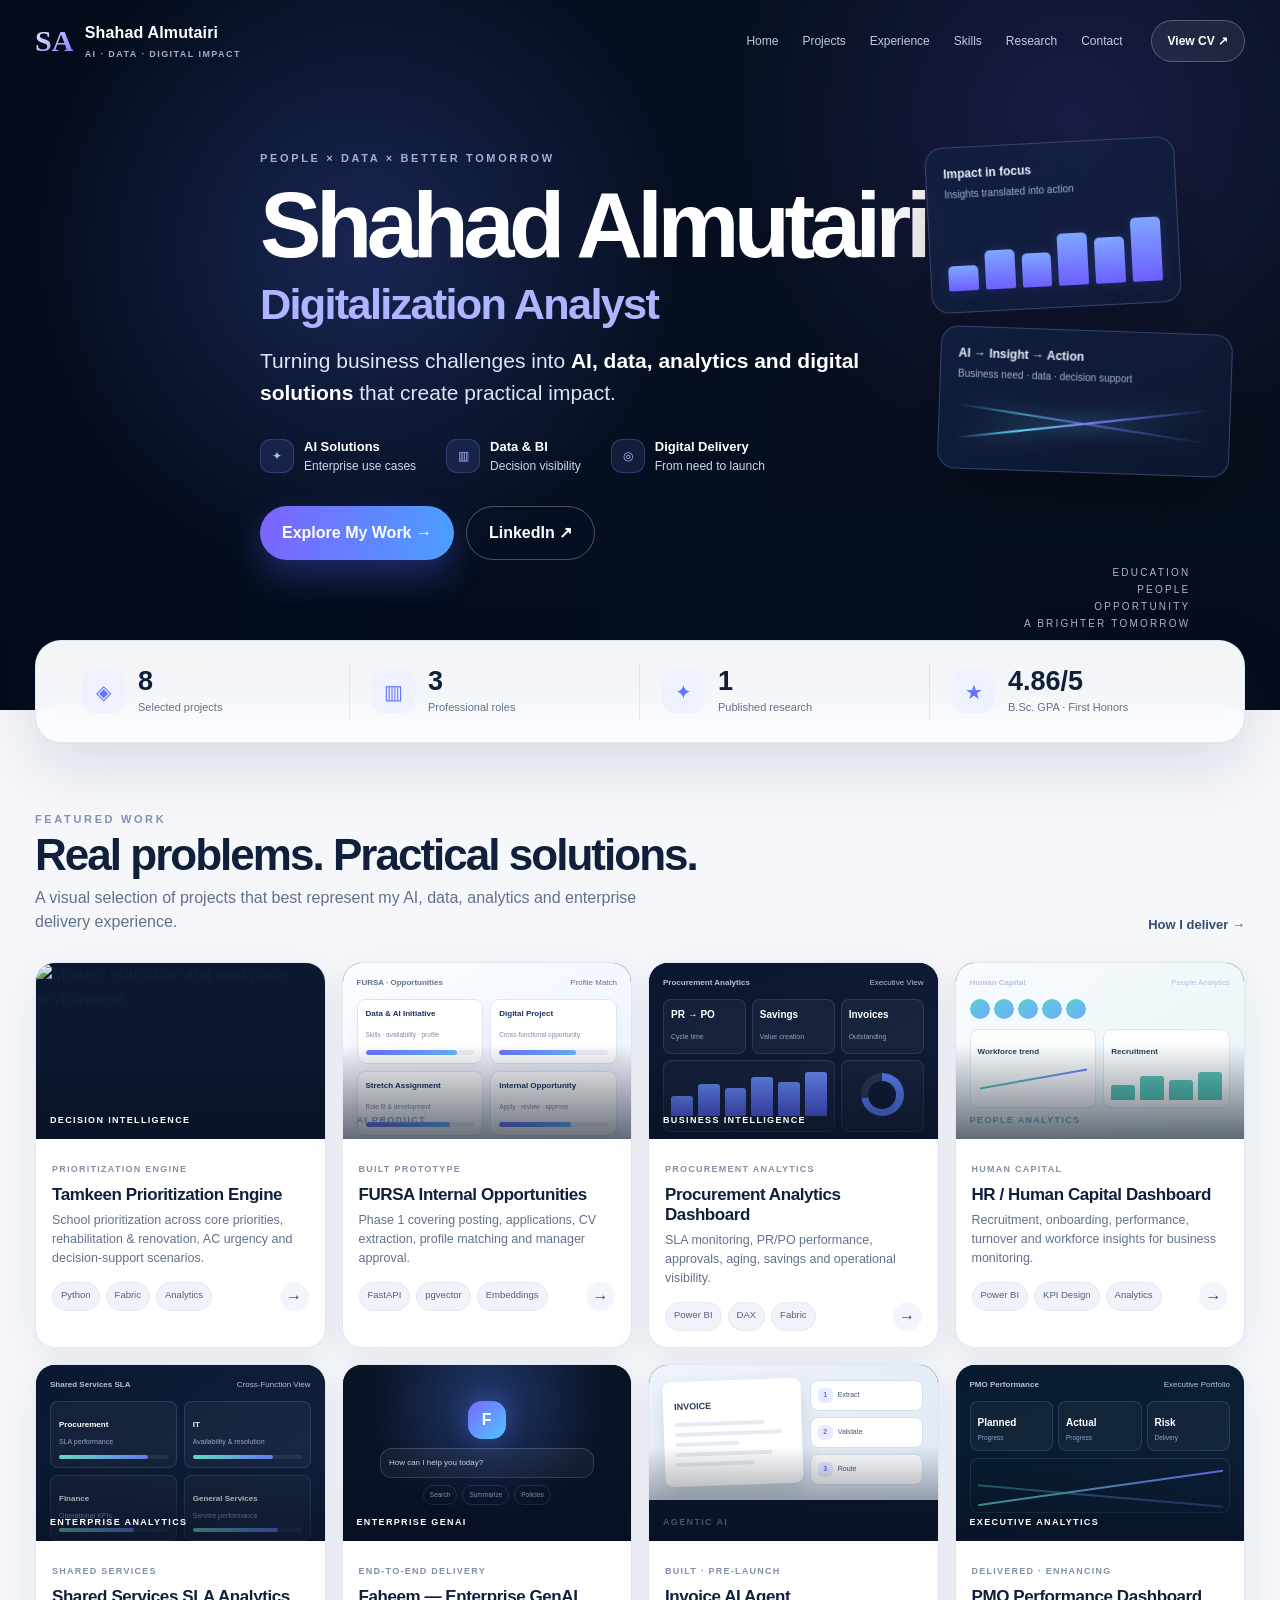
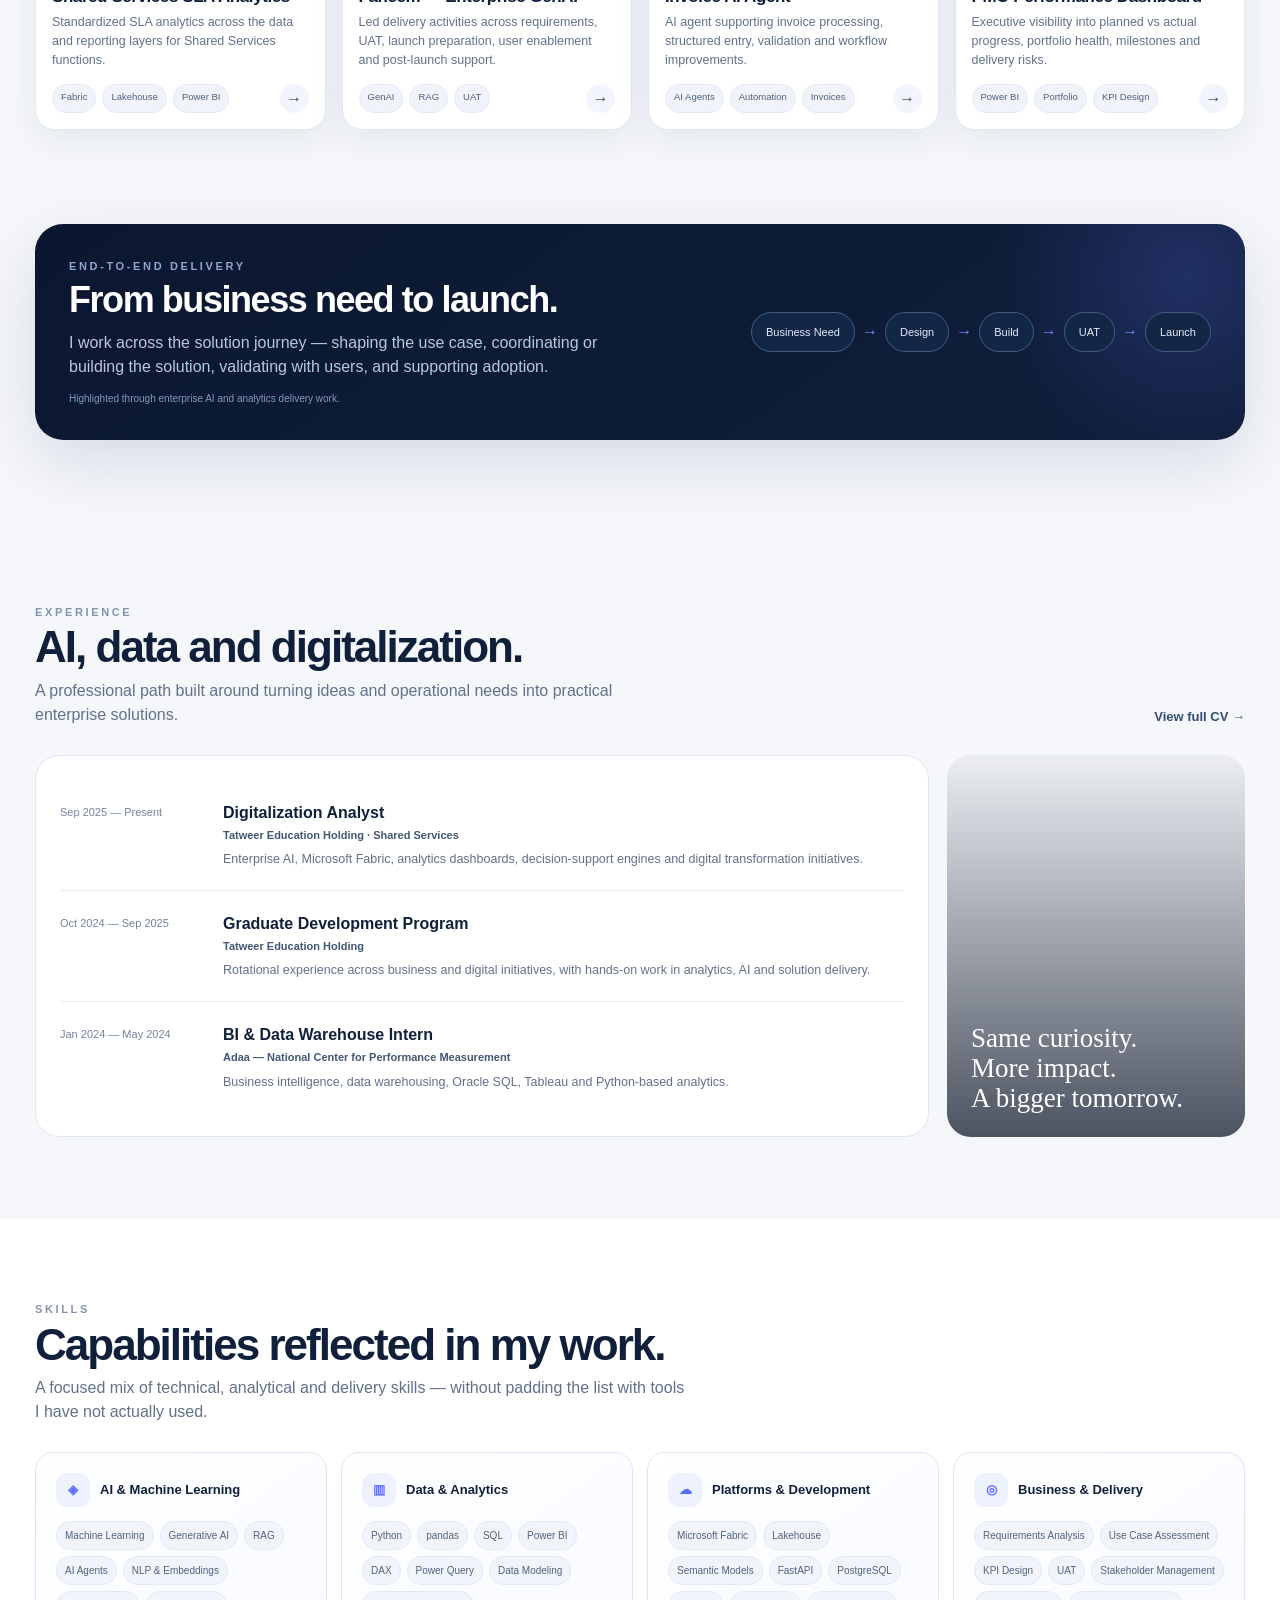
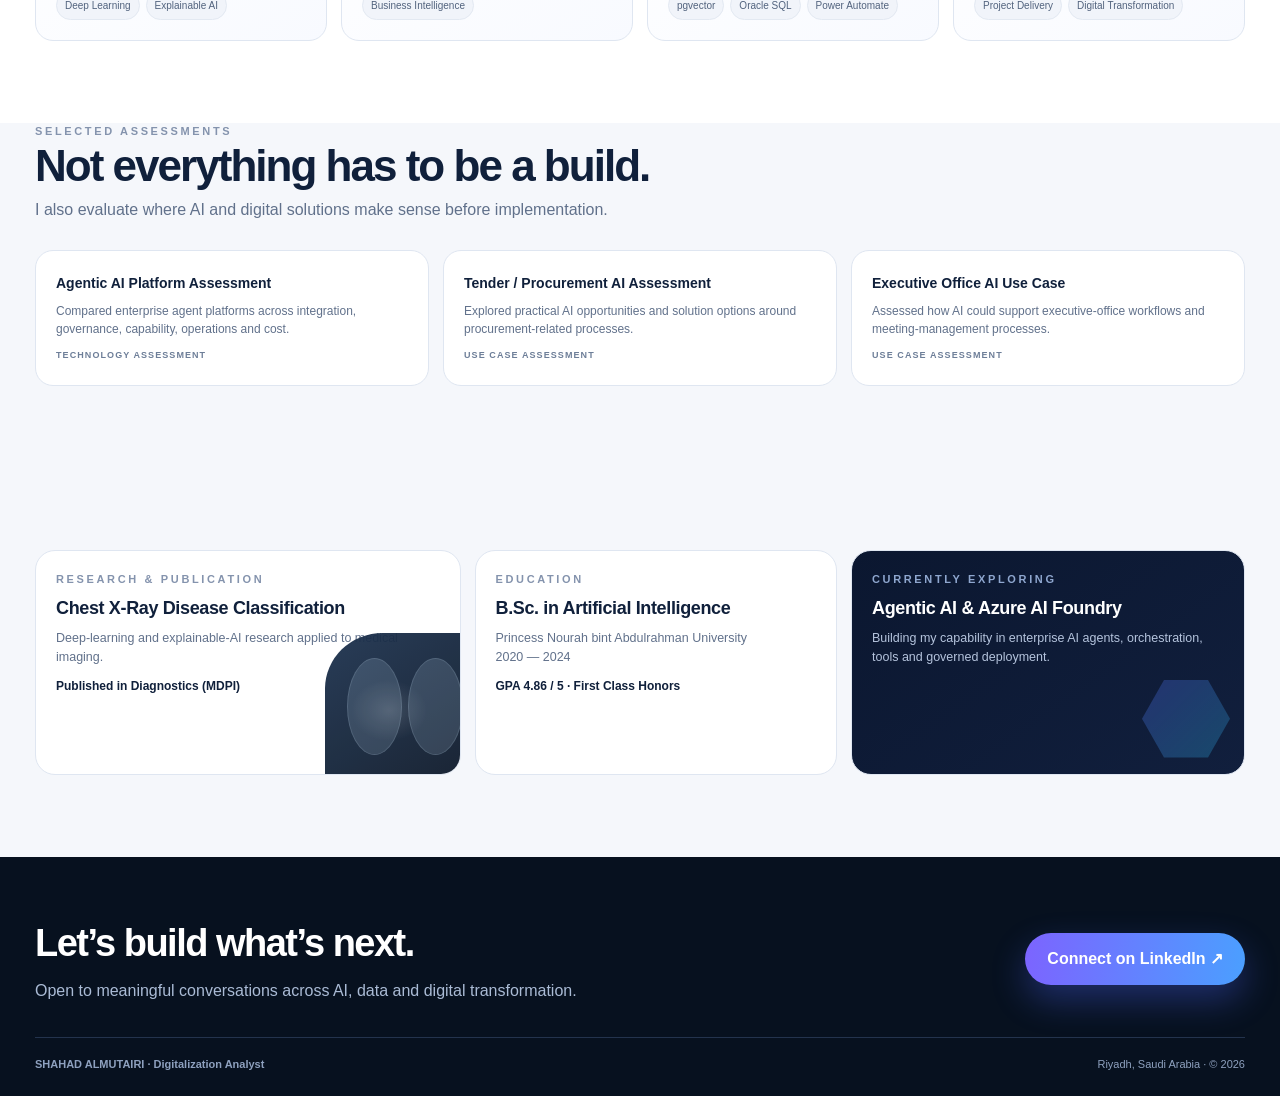
==== commit 6b2731b3: "Refine portfolio visual design and project showcases" ====
--- a/index.html
+++ b/index.html
@@ -1,48 +1,54 @@
 <!doctype html>
 <html lang="en">
 <head>
-  <meta charset="utf-8" />
-  <meta name="viewport" content="width=device-width, initial-scale=1" />
-  <meta name="description" content="Shahad Almutairi — Digitalization Analyst building AI, data and digital transformation solutions." />
-  <meta name="theme-color" content="#071226" />
-  <title>Shahad Almutairi | AI · Data · Digital Impact</title>
-  <style>
-    :root{--navy:#071226;--navy2:#0c1c37;--ink:#10213e;--muted:#60708a;--white:#fff;--paper:#f5f8ff;--line:#dfe6f3;--blue:#6b8cff;--purple:#816dff;--cyan:#6de8ff;--shadow:0 24px 70px rgba(14,31,60,.13)}
-    *{box-sizing:border-box}html{scroll-behavior:smooth}body{margin:0;font-family:Inter,ui-sans-serif,-apple-system,BlinkMacSystemFont,"Segoe UI",sans-serif;color:var(--ink);background:#f7f9fd;line-height:1.5}a{color:inherit;text-decoration:none}button{font:inherit}.shell{width:min(1180px,calc(100% - 40px));margin:auto}.eyebrow{font-size:12px;letter-spacing:.22em;text-transform:uppercase;font-weight:800;color:#8294b9}.section{padding:78px 0}.section-title{display:flex;align-items:end;justify-content:space-between;gap:24px;margin-bottom:28px}.section-title h2{margin:0;font-size:36px;letter-spacing:-.04em}.section-title p{margin:7px 0 0;color:var(--muted)}
-    .header{position:absolute;z-index:20;left:0;right:0;top:0;color:white}.nav{height:78px;display:flex;align-items:center;gap:30px}.brand{display:flex;align-items:center;gap:10px;margin-right:auto;font-weight:800}.mark{font-family:Georgia,serif;font-size:28px;background:linear-gradient(135deg,#d5ceff,#7d83ff);-webkit-background-clip:text;color:transparent}.brand small{display:block;font-weight:500;font-size:10px;color:#9fb0cf;letter-spacing:.11em}.links{display:flex;gap:26px;font-size:13px;color:#d6def0}.links a:hover{color:white}.nav-btn,.btn{display:inline-flex;align-items:center;justify-content:center;gap:9px;border-radius:999px;border:1px solid rgba(255,255,255,.25);padding:12px 18px}.nav-btn{font-size:13px;background:rgba(255,255,255,.06);backdrop-filter:blur(12px)}.menu{display:none;background:none;border:0;color:#fff;font-size:26px}
-    .hero{position:relative;min-height:710px;color:white;overflow:hidden;background:#071226}.hero-bg{position:absolute;inset:0;background-image:linear-gradient(90deg,rgba(5,13,29,.98) 0%,rgba(6,17,37,.93) 37%,rgba(6,16,34,.5) 70%,rgba(6,14,31,.25) 100%),linear-gradient(180deg,rgba(4,11,25,.18),rgba(5,12,28,.74)),url('https://images.unsplash.com/photo-1486406146926-c627a92ad1ab?auto=format&fit=crop&w=1800&q=86');background-size:cover;background-position:center}.hero::after{content:"";position:absolute;inset:0;background-image:radial-gradient(circle at 25% 35%,rgba(107,140,255,.19),transparent 35%),radial-gradient(circle at 80% 20%,rgba(129,109,255,.14),transparent 30%);pointer-events:none}.hero-inner{position:relative;z-index:2;padding-top:154px;padding-bottom:150px}.hero h1{font-size:clamp(58px,7vw,92px);line-height:.92;letter-spacing:-.055em;margin:16px 0 14px;max-width:780px}.hero h1 span{display:block;font-size:.49em;line-height:1.2;color:#a8adff;letter-spacing:-.035em;margin-top:10px}.hero-copy{font-size:21px;max-width:680px;color:#dce4f5;margin:0}.hero-copy strong{color:white}.hero-points{display:flex;gap:34px;margin:30px 0;color:#dfe7f8;font-size:13px}.hero-points b{display:block;color:white;font-size:14px;margin-bottom:3px}.point-icon{color:#8aa7ff;margin-right:5px}.actions{display:flex;gap:12px;flex-wrap:wrap;margin-top:28px}.btn{border:0;font-weight:750;padding:14px 22px;cursor:pointer}.primary{color:white;background:linear-gradient(100deg,#8068ff,#4f9cff);box-shadow:0 12px 34px rgba(89,107,255,.34)}.secondary{color:white;border:1px solid rgba(255,255,255,.34);background:rgba(7,18,38,.42);backdrop-filter:blur(12px)}
-    .float-card{position:absolute;z-index:3;border:1px solid rgba(172,194,255,.28);background:linear-gradient(135deg,rgba(13,30,63,.83),rgba(17,28,55,.46));box-shadow:0 26px 60px rgba(0,0,0,.24);backdrop-filter:blur(18px);border-radius:20px;color:#eaf1ff}.float1{right:9%;top:145px;width:245px;padding:18px;transform:rotate(-3deg)}.float2{right:4%;top:326px;width:285px;padding:18px;transform:rotate(2deg)}.mini-chart{height:76px;display:flex;align-items:end;gap:8px;margin:14px 0}.mini-chart i{flex:1;background:linear-gradient(#87a5ff,#6d5dff);border-radius:5px 5px 2px 2px}.signal{height:65px;position:relative}.signal:before,.signal:after{content:"";position:absolute;left:0;right:0;top:32px;height:2px;background:linear-gradient(90deg,transparent,#69dfff 25%,#7d70ff 55%,transparent);transform:skewY(-8deg);filter:drop-shadow(0 0 10px #6acfff)}.signal:after{transform:skewY(7deg);opacity:.65}.float-card small{color:#94a8cd}.float-card strong{font-size:14px}
-    .stats-wrap{position:relative;margin-top:-72px;z-index:5}.stats{background:rgba(250,252,255,.96);border:1px solid rgba(225,231,243,.8);border-radius:26px;padding:22px 26px;display:grid;grid-template-columns:repeat(4,1fr);box-shadow:var(--shadow);backdrop-filter:blur(18px)}.stat{display:flex;align-items:center;gap:14px;padding:6px 24px;border-right:1px solid var(--line)}.stat:last-child{border-right:0}.stat-icon{width:42px;height:42px;border-radius:13px;background:#edf1ff;color:#6b73ff;display:grid;place-items:center;font-size:20px}.stat strong{display:block;font-size:28px;line-height:1}.stat span{font-size:12px;color:var(--muted)}
-    .projects{padding-top:68px}.project-grid{display:grid;grid-template-columns:repeat(4,1fr);gap:16px}.project{background:white;border:1px solid #e1e7f2;border-radius:20px;overflow:hidden;box-shadow:0 12px 34px rgba(29,49,79,.07);transition:.3s}.project:hover{transform:translateY(-7px);box-shadow:0 23px 55px rgba(23,47,83,.13)}.thumb{height:178px;position:relative;background-size:cover;background-position:center}.thumb::after{content:"";position:absolute;inset:0;background:linear-gradient(180deg,transparent 35%,rgba(6,15,32,.75))}.thumb .visual-label{position:absolute;z-index:2;left:14px;bottom:12px;color:white;font-size:10px;font-weight:800;letter-spacing:.12em}.project-body{padding:17px}.meta{font-size:10px;font-weight:850;letter-spacing:.12em;color:#7a8ca8;text-transform:uppercase}.project h3{font-size:18px;line-height:1.16;margin:6px 0 7px;letter-spacing:-.025em}.project p{font-size:13px;color:var(--muted);margin:0 0 15px;min-height:58px}.chips{display:flex;flex-wrap:wrap;gap:6px}.chips span{font-size:10px;background:#f0f3fa;border:1px solid #e2e8f3;border-radius:999px;padding:5px 8px;color:#50627d}.arrow{float:right;width:30px;height:30px;border-radius:50%;display:grid;place-items:center;background:#f1f4fb;margin-top:-2px}.project.faheem .thumb{background-image:linear-gradient(135deg,rgba(9,20,45,.15),rgba(73,49,153,.15)),url('https://images.unsplash.com/photo-1518770660439-4636190af475?auto=format&fit=crop&w=900&q=80')}.project.tamkeen .thumb{background-image:url('https://images.unsplash.com/photo-1759643740737-9ba5a2e62332?auto=format&fit=crop&w=900&q=80')}.project.proc .thumb,.project.pmo .thumb{background-image:url('https://images.unsplash.com/photo-1526628953301-3e589a6a8b74?auto=format&fit=crop&w=900&q=80')}.project.hr .thumb{background-image:url('https://images.unsplash.com/photo-1758518729711-1cbacd55efdb?auto=format&fit=crop&w=900&q=80')}.project.sla .thumb{background-image:url('https://images.unsplash.com/photo-1770146605185-1e4034fc2d76?auto=format&fit=crop&w=900&q=80')}.project.invoice .thumb{background-image:url('https://images.unsplash.com/photo-1735825764485-93a381fd5779?auto=format&fit=crop&w=900&q=80')}.project.fursa .thumb{background-image:url('https://images.unsplash.com/photo-1758873272562-aa5459cbf34b?auto=format&fit=crop&w=900&q=80')}
-    .impact{background:linear-gradient(145deg,#0a1730,#111e3b);color:white;border-radius:28px;padding:34px;display:grid;grid-template-columns:1.1fr .9fr;gap:30px;align-items:center;overflow:hidden;position:relative}.impact:after{content:"";position:absolute;width:360px;height:360px;border-radius:50%;right:-120px;top:-140px;background:radial-gradient(circle,#6e7cff33,transparent 66%)}.impact h2{font-size:36px;margin:6px 0 12px;letter-spacing:-.04em}.impact p{color:#b8c6df;max-width:610px}.flow{display:flex;gap:8px;flex-wrap:wrap;justify-content:flex-end;position:relative;z-index:2}.flow span{padding:12px 15px;border:1px solid #506384;border-radius:999px;background:#122342;color:#dce6f8;font-size:12px}.flow b{align-self:center;color:#6d8dff}
-    .experience-grid{display:grid;grid-template-columns:1.55fr .45fr;gap:22px}.timeline{background:white;border:1px solid var(--line);border-radius:24px;padding:26px}.role{display:grid;grid-template-columns:150px 1fr;gap:20px;padding:22px 0;border-bottom:1px solid #e7ebf3}.role:last-child{border:0}.role time{font-size:12px;color:#7486a3;padding-top:3px}.role h3{margin:0 0 3px;font-size:17px}.role .company{font-size:12px;font-weight:700;color:#3f5372}.role p{font-size:13px;color:var(--muted);margin:8px 0 0}.experience-image{border-radius:24px;min-height:100%;background-image:linear-gradient(180deg,rgba(5,15,34,.04),rgba(5,15,34,.68)),url('https://images.unsplash.com/photo-1773499951138-8d52c966bedf?auto=format&fit=crop&w=900&q=82');background-size:cover;background-position:center;display:flex;align-items:flex-end;padding:24px;color:white;font-family:Georgia,serif;font-size:26px;line-height:1.12}
-    .skills-bg{background:#fff}.skills-grid{display:grid;grid-template-columns:repeat(4,1fr);gap:14px}.skill-card{border:1px solid var(--line);border-radius:19px;padding:21px;background:linear-gradient(145deg,#fff,#f8faff)}.skill-card h3{font-size:14px;margin:0 0 14px}.skill-card ul{padding:0;margin:0;list-style:none;display:grid;gap:8px}.skill-card li{font-size:12px;color:var(--muted)}.skill-card li::before{content:"•";color:#7489ff;margin-right:8px}
-    .bottom-grid{display:grid;grid-template-columns:1fr 1fr 1fr;gap:16px}.info-card{background:white;border:1px solid var(--line);border-radius:20px;padding:22px;min-height:190px;position:relative;overflow:hidden}.info-card h3{margin:7px 0;font-size:18px}.info-card p{font-size:12px;color:var(--muted)}.info-card strong{font-size:13px}.xray{position:absolute;right:-25px;bottom:-30px;width:160px;height:180px;opacity:.16;background:radial-gradient(ellipse at 37% 45%,#25466e 0 14%,transparent 15%),radial-gradient(ellipse at 63% 45%,#25466e 0 14%,transparent 15%)}.explore-card{background:linear-gradient(145deg,#0b1730,#142648);color:white}.explore-card p{color:#bac7df}.cube{position:absolute;right:18px;bottom:12px;width:95px;height:95px;background:linear-gradient(135deg,#6c76ff44,#63d8ff11);clip-path:polygon(50% 0,100% 25%,100% 75%,50% 100%,0 75%,0 25%);filter:drop-shadow(0 0 20px #6b7cff55)}
-    .contact{background:#071226;color:white;padding:56px 0}.contact-row{display:flex;align-items:center;justify-content:space-between;gap:30px}.contact h2{font-size:36px;margin:0 0 8px}.contact p{color:#9db0ce;margin:0}.footer-line{margin-top:35px;border-top:1px solid #21314d;padding-top:18px;font-size:11px;color:#7083a3;display:flex;justify-content:space-between}.reveal{opacity:0;transform:translateY(14px);transition:.65s ease}.reveal.in{opacity:1;transform:none}
-    @media(max-width:980px){.links{display:none}.menu{display:block}.float-card{display:none}.project-grid{grid-template-columns:repeat(2,1fr)}.stats{grid-template-columns:repeat(2,1fr)}.stat:nth-child(2){border-right:0}.stat{border-bottom:1px solid var(--line)}.stat:nth-child(3),.stat:nth-child(4){border-bottom:0}.experience-grid{grid-template-columns:1fr}.experience-image{min-height:280px}.skills-grid{grid-template-columns:repeat(2,1fr)}.bottom-grid{grid-template-columns:1fr}.impact{grid-template-columns:1fr}.flow{justify-content:flex-start}}
-    @media(max-width:620px){.shell{width:min(100% - 24px,1180px)}.header .nav-btn{display:none}.hero{min-height:690px}.hero-inner{padding-top:130px}.hero h1{font-size:54px}.hero h1 span{font-size:.42em}.hero-copy{font-size:17px}.hero-points{display:grid;grid-template-columns:1fr 1fr;gap:15px}.stats-wrap{margin-top:-62px}.stats{padding:12px;grid-template-columns:1fr 1fr}.stat{padding:12px 8px;gap:8px}.stat-icon{width:34px;height:34px}.stat strong{font-size:21px}.project-grid{grid-template-columns:1fr}.thumb{height:200px}.section{padding:56px 0}.section-title h2{font-size:30px}.role{grid-template-columns:1fr;gap:5px}.skills-grid{grid-template-columns:1fr}.contact-row{display:block}.contact .btn{margin-top:20px}.footer-line{display:block}.footer-line span{display:block;margin-top:7px}}
-  </style>
+<meta charset="utf-8" />
+<meta name="viewport" content="width=device-width, initial-scale=1" />
+<meta name="description" content="Shahad Almutairi — Digitalization Analyst working across AI, data, analytics and digital transformation." />
+<meta name="theme-color" content="#07111f" />
+<title>Shahad Almutairi | AI · Data · Digital Impact</title>
+<style>
+:root{
+  --navy:#07111f;--navy2:#0c1a31;--ink:#10203b;--muted:#61718b;--paper:#f5f7fb;--white:#fff;
+  --line:#dfe6f1;--blue:#5d82ff;--violet:#7d67ff;--cyan:#55d9ff;--green:#4fd6b5;
+  --shadow:0 22px 65px rgba(15,32,59,.13);--soft:0 10px 35px rgba(20,42,75,.08);
+}
+*{box-sizing:border-box}html{scroll-behavior:smooth}body{margin:0;font-family:Inter,ui-sans-serif,-apple-system,BlinkMacSystemFont,"Segoe UI",sans-serif;background:var(--paper);color:var(--ink);line-height:1.5}a{text-decoration:none;color:inherit}button{font:inherit}.shell{width:min(1210px,calc(100% - 42px));margin:auto}.eyebrow{font-size:11px;letter-spacing:.24em;text-transform:uppercase;font-weight:850;color:#8493ad}.section{padding:82px 0}.section-head{display:flex;align-items:flex-end;justify-content:space-between;gap:24px;margin-bottom:28px}.section-head h2{margin:4px 0 0;font-size:clamp(30px,4vw,44px);letter-spacing:-.045em;line-height:1.05}.section-head p{margin:8px 0 0;color:var(--muted);max-width:650px}.link-arrow{font-size:13px;font-weight:800;color:#344c72;white-space:nowrap}
+.header{position:absolute;inset:0 0 auto 0;z-index:20;color:white}.nav{height:82px;display:flex;align-items:center;gap:28px}.brand{display:flex;align-items:center;gap:11px;margin-right:auto;font-weight:800;letter-spacing:.01em}.mark{font-family:Georgia,serif;font-size:30px;line-height:1;background:linear-gradient(135deg,#f0edff,#7f7cff);-webkit-background-clip:text;color:transparent}.brand small{display:block;font-size:9px;letter-spacing:.16em;color:#9fb0cc;font-weight:550;margin-top:3px}.links{display:flex;gap:24px;font-size:12px;color:#d6e0f2}.links a{opacity:.9}.links a:hover{opacity:1;color:white}.nav-btn{padding:11px 16px;border-radius:999px;border:1px solid rgba(255,255,255,.25);background:rgba(255,255,255,.07);backdrop-filter:blur(10px);font-size:12px;font-weight:750}.menu{display:none;background:none;border:0;color:white;font-size:24px}
+.hero{position:relative;min-height:700px;background:#07111f;color:white;overflow:hidden}.hero-bg{position:absolute;inset:0;background:linear-gradient(90deg,rgba(4,12,27,.97) 0%,rgba(5,14,31,.92) 38%,rgba(6,15,33,.58) 67%,rgba(6,15,33,.28) 100%),linear-gradient(180deg,rgba(4,10,22,.05),rgba(4,10,22,.55)),url('https://images.unsplash.com/photo-1486406146926-c627a92ad1ab?auto=format&fit=crop&w=2200&q=90') center/cover no-repeat}.hero-bg:after{content:"";position:absolute;inset:0;background:radial-gradient(circle at 28% 35%,rgba(89,116,255,.23),transparent 32%),radial-gradient(circle at 84% 18%,rgba(111,89,255,.17),transparent 28%)}.hero-inner{position:relative;z-index:2;padding-top:150px;padding-bottom:150px;max-width:760px}.hero .eyebrow{color:#9eb1d7}.hero h1{font-size:clamp(56px,7.2vw,94px);line-height:.92;letter-spacing:-.06em;margin:17px 0 15px}.hero h1 span{display:block;font-size:.47em;line-height:1.18;color:#aeb4ff;letter-spacing:-.04em;margin-top:11px}.hero-copy{font-size:21px;max-width:680px;color:#dde6f6;margin:0}.hero-copy strong{color:white}.hero-points{display:flex;gap:30px;margin:29px 0 0}.hero-point{display:flex;align-items:center;gap:10px;color:#ced8eb;font-size:12px}.hero-point i{width:34px;height:34px;border-radius:11px;display:grid;place-items:center;background:rgba(111,130,255,.13);border:1px solid rgba(143,161,255,.22);color:#aeb7ff;font-style:normal}.hero-point b{display:block;color:white;font-size:13px}.actions{display:flex;gap:12px;flex-wrap:wrap;margin-top:31px}.btn{display:inline-flex;align-items:center;justify-content:center;gap:8px;border-radius:999px;padding:14px 22px;font-weight:800;border:0;cursor:pointer}.primary{background:linear-gradient(95deg,#7c64ff,#4b9fff);color:white;box-shadow:0 15px 35px rgba(80,103,255,.33)}.secondary{background:rgba(8,19,39,.46);color:white;border:1px solid rgba(255,255,255,.28);backdrop-filter:blur(10px)}
+.float-card{position:absolute;z-index:3;border:1px solid rgba(155,177,255,.27);background:linear-gradient(135deg,rgba(16,31,66,.80),rgba(17,29,58,.53));box-shadow:0 26px 60px rgba(0,0,0,.28);backdrop-filter:blur(18px);border-radius:18px;color:#eaf2ff}.fc1{right:8%;top:142px;width:250px;padding:17px;transform:rotate(-3deg)}.fc2{right:3.8%;top:330px;width:292px;padding:17px;transform:rotate(2deg)}.fc-title{font-size:12px;font-weight:800}.fc-meta{font-size:10px;color:#9eafcc;margin-top:4px}.mini-bars{height:75px;display:flex;align-items:flex-end;gap:7px;margin:14px 0 4px}.mini-bars i{flex:1;border-radius:5px 5px 2px 2px;background:linear-gradient(180deg,#7fa7ff,#6d5fff);box-shadow:0 0 14px rgba(107,113,255,.18)}.spark{height:66px;position:relative;margin-top:4px}.spark:before,.spark:after{content:"";position:absolute;left:0;right:0;top:34px;height:2px;background:linear-gradient(90deg,transparent,#62ddff 24%,#8073ff 56%,transparent);transform:skewY(-8deg);filter:drop-shadow(0 0 10px #6bdcff)}.spark:after{transform:skewY(7deg);opacity:.62}.hero-side-note{position:absolute;right:7%;bottom:78px;z-index:3;text-align:right;font-size:10px;letter-spacing:.22em;line-height:1.7;color:#a8b7cf;text-transform:uppercase}
+.stats-wrap{position:relative;z-index:6;margin-top:-70px}.stats{display:grid;grid-template-columns:repeat(4,1fr);padding:22px 24px;background:rgba(251,253,255,.97);border:1px solid rgba(222,230,241,.9);border-radius:26px;box-shadow:var(--shadow);backdrop-filter:blur(16px)}.stat{display:flex;align-items:center;gap:13px;padding:5px 22px;border-right:1px solid var(--line)}.stat:last-child{border-right:0}.stat-icon{width:43px;height:43px;border-radius:13px;background:#eef2ff;color:#6374ff;display:grid;place-items:center;font-size:20px}.stat strong{display:block;font-size:27px;line-height:1}.stat span{display:block;font-size:11px;color:var(--muted);margin-top:4px}
+.projects{padding-top:68px}.project-grid{display:grid;grid-template-columns:repeat(4,1fr);gap:16px}.project{background:white;border:1px solid #e2e8f2;border-radius:20px;overflow:hidden;box-shadow:var(--soft);transition:.28s ease}.project:hover{transform:translateY(-7px);box-shadow:0 24px 55px rgba(15,37,72,.14)}.visual{height:176px;position:relative;overflow:hidden;background:#0c1830}.visual img{width:100%;height:100%;object-fit:cover;display:block}.visual:after{content:"";position:absolute;inset:auto 0 0;height:54%;background:linear-gradient(180deg,transparent,rgba(5,14,31,.60));pointer-events:none}.visual-label{position:absolute;z-index:4;left:14px;bottom:12px;color:#fff;font-size:9px;letter-spacing:.15em;font-weight:900;text-transform:uppercase}.project-body{padding:16px}.meta{font-size:9px;letter-spacing:.14em;font-weight:850;color:#8290a7;text-transform:uppercase}.project h3{font-size:17px;line-height:1.18;letter-spacing:-.025em;margin:6px 0 6px}.project p{font-size:12.5px;color:var(--muted);margin:0 0 13px;min-height:58px}.chips{display:flex;flex-wrap:wrap;gap:6px}.chips span{font-size:9.5px;background:#f0f3f9;border:1px solid #e3e8f1;border-radius:999px;padding:5px 8px;color:#51627e}.go{margin-left:auto;width:29px;height:29px;border-radius:50%;display:grid;place-items:center;background:#f2f5fb;color:#2f476e;font-weight:900}
+.ui{position:absolute;inset:0;padding:14px;background:linear-gradient(145deg,#0b1730,#111d38);color:white}.ui-top{display:flex;align-items:center;justify-content:space-between;font-size:8px;color:#b5c3db;margin-bottom:10px}.kpis{display:grid;grid-template-columns:repeat(3,1fr);gap:6px}.kpi{border:1px solid rgba(153,174,219,.17);background:rgba(255,255,255,.04);border-radius:8px;padding:7px}.kpi b{display:block;font-size:10px}.kpi span{font-size:7px;color:#91a4c6}.chart-row{display:grid;grid-template-columns:1.35fr .65fr;gap:6px;margin-top:6px;height:72px}.barbox,.ringbox{border:1px solid rgba(153,174,219,.17);background:rgba(255,255,255,.035);border-radius:8px;padding:7px}.bars{height:48px;display:flex;align-items:flex-end;gap:5px}.bars i{flex:1;border-radius:3px 3px 1px 1px;background:linear-gradient(180deg,#6c91ff,#5b67ff)}.ring{width:43px;height:43px;border-radius:50%;margin:5px auto;background:conic-gradient(#5e85ff 0 72%,rgba(255,255,255,.10) 72%);display:grid;place-items:center}.ring:after{content:"";width:28px;height:28px;border-radius:50%;background:#111d38}.fursa-ui{background:linear-gradient(145deg,#fbfdff,#eef3ff);color:#17325c}.fursa-ui .ui-top{color:#60718e}.opps{display:grid;grid-template-columns:1fr 1fr;gap:7px}.opp{background:white;border:1px solid #dfe6f2;border-radius:9px;padding:8px;box-shadow:0 6px 14px rgba(40,66,100,.05)}.opp b{font-size:8px;display:block}.opp span{font-size:6.5px;color:#7e8da4}.match{margin-top:6px;height:5px;background:#edf0f6;border-radius:9px;overflow:hidden}.match i{display:block;height:100%;background:linear-gradient(90deg,#6e72ff,#65b7ff);border-radius:9px}.faheem-ui{display:grid;place-items:center;background:radial-gradient(circle at 50% 20%,#21366b,#091326 58%)}.chatbox{width:82%;text-align:center}.ai-logo{width:38px;height:38px;border-radius:14px;background:linear-gradient(135deg,#7a66ff,#4fc7ff);margin:0 auto 9px;display:grid;place-items:center;font-weight:900;box-shadow:0 0 26px rgba(91,131,255,.38)}.prompt{border:1px solid rgba(158,181,228,.26);background:rgba(255,255,255,.05);border-radius:12px;padding:8px;font-size:8px;color:#dbe7fb;text-align:left}.quick{display:flex;gap:5px;justify-content:center;margin-top:7px}.quick span{font-size:6.5px;padding:4px 6px;border-radius:99px;border:1px solid rgba(161,181,224,.21);color:#b9c7df}.invoice-ui{background:linear-gradient(145deg,#eef4fb,#dfe8f4);display:grid;grid-template-columns:1.1fr .9fr;gap:8px;padding:15px}.paper{background:white;border-radius:8px;box-shadow:0 10px 20px rgba(37,56,83,.14);padding:11px;transform:rotate(-2deg);color:#263b5a}.paper b{font-size:9px}.line{height:4px;background:#e6ebf2;border-radius:4px;margin-top:6px}.agent-steps{display:grid;gap:6px;align-content:center}.step{background:white;border:1px solid #d7e0ed;border-radius:8px;padding:7px;font-size:7px;color:#435775;display:flex;align-items:center;gap:5px}.step i{width:15px;height:15px;border-radius:5px;background:#e7edff;color:#586fff;display:grid;place-items:center;font-style:normal;font-weight:900}.hr-ui{background:linear-gradient(145deg,#f8fbff,#e8f5f7);color:#24405a}.people{display:flex;gap:4px;margin:8px 0 10px}.person{width:20px;height:20px;border-radius:50%;background:linear-gradient(135deg,#58d1d1,#72aaff)}.hr-panels{display:grid;grid-template-columns:1fr 1fr;gap:7px}.hr-panel{background:rgba(255,255,255,.82);border:1px solid #dbe8ee;border-radius:8px;padding:7px}.mini-line{height:34px;position:relative}.mini-line:after{content:"";position:absolute;left:2px;right:2px;top:17px;height:2px;background:linear-gradient(90deg,#53d1bc,#6d83ff);transform:skewY(-10deg)}.sla-ui{background:linear-gradient(145deg,#0b1730,#10223f)}.service-grid{display:grid;grid-template-columns:1fr 1fr;gap:7px}.service{border:1px solid rgba(150,176,221,.18);background:rgba(255,255,255,.04);border-radius:8px;padding:8px}.service b{font-size:8px}.service span{display:block;font-size:7px;color:#92a7c7;margin-top:3px}.service .meter{height:4px;background:rgba(255,255,255,.08);margin-top:7px;border-radius:10px}.service .meter i{display:block;height:100%;border-radius:10px;background:linear-gradient(90deg,#6ee7cf,#6a83ff)}.pmo-ui{background:linear-gradient(145deg,#071a2e,#0e2038)}.pmo-big{display:grid;grid-template-columns:repeat(3,1fr);gap:5px}.pmo-big div{padding:7px;border:1px solid rgba(154,178,218,.18);border-radius:8px;background:rgba(255,255,255,.035)}.pmo-big b{font-size:10px}.pmo-big span{display:block;font-size:6.5px;color:#8ea4c5}.pmo-chart{height:55px;margin-top:7px;border:1px solid rgba(154,178,218,.18);border-radius:8px;position:relative;overflow:hidden}.pmo-chart:before,.pmo-chart:after{content:"";position:absolute;left:7px;right:7px;top:28px;height:2px;background:linear-gradient(90deg,#59d9c5,#6f74ff);transform:skewY(-8deg)}.pmo-chart:after{top:36px;opacity:.45;transform:skewY(5deg)}
+.delivery{padding-top:12px}.delivery-card{display:grid;grid-template-columns:1.05fr .95fr;gap:28px;align-items:center;background:linear-gradient(145deg,#0b1730,#101f3b);border-radius:28px;padding:34px;color:white;position:relative;overflow:hidden;box-shadow:var(--shadow)}.delivery-card:after{content:"";position:absolute;width:420px;height:420px;border-radius:50%;right:-150px;top:-160px;background:radial-gradient(circle,rgba(97,111,255,.22),transparent 64%)}.delivery-card h2{font-size:36px;letter-spacing:-.04em;line-height:1.06;margin:6px 0 12px}.delivery-card p{color:#b9c7df;margin:0;max-width:610px}.flow{display:flex;flex-wrap:wrap;justify-content:flex-end;gap:7px;position:relative;z-index:2}.flow span{padding:11px 14px;border-radius:999px;background:#122745;border:1px solid #415a82;color:#e2ebfb;font-size:11px}.flow b{align-self:center;color:#7591ff}.delivery-note{font-size:10px;color:#8399bd;margin-top:12px}
+.experience-grid{display:grid;grid-template-columns:1.5fr .5fr;gap:18px}.timeline{background:white;border:1px solid var(--line);border-radius:24px;padding:24px}.role{display:grid;grid-template-columns:145px 1fr;gap:18px;padding:21px 0;border-bottom:1px solid #e7ecf4}.role:last-child{border-bottom:0}.role time{font-size:11px;color:#73839c;padding-top:3px}.role h3{margin:0 0 2px;font-size:16px}.company{font-size:11px;font-weight:800;color:#425675}.role p{margin:7px 0 0;color:var(--muted);font-size:12.5px}.experience-image{border-radius:24px;min-height:100%;background:linear-gradient(180deg,rgba(5,15,35,.04),rgba(4,14,32,.70)),url('https://images.unsplash.com/photo-1497366754035-f200968a6e72?auto=format&fit=crop&w=1000&q=88') center/cover no-repeat;display:flex;align-items:flex-end;padding:24px;color:white;font-family:Georgia,serif;font-size:27px;line-height:1.12}
+.skills{background:white}.skills-grid{display:grid;grid-template-columns:repeat(4,1fr);gap:14px}.skill-card{border:1px solid var(--line);border-radius:18px;padding:20px;background:linear-gradient(145deg,#fff,#f8faff)}.skill-title{display:flex;align-items:center;gap:10px;font-size:13px;font-weight:850;margin-bottom:14px}.skill-icon{width:34px;height:34px;border-radius:11px;background:#eef2ff;color:#5b6fff;display:grid;place-items:center}.skill-list{display:flex;flex-wrap:wrap;gap:6px}.skill-list span{font-size:10px;color:#52637e;background:#f1f4fa;border:1px solid #e3e9f2;padding:6px 8px;border-radius:999px}
+.assessments{padding-top:0}.assessment-grid{display:grid;grid-template-columns:repeat(3,1fr);gap:14px}.assessment{background:white;border:1px solid var(--line);border-radius:18px;padding:20px}.assessment strong{font-size:14px}.assessment p{font-size:12px;color:var(--muted);margin:7px 0 0}.assessment span{display:inline-block;margin-top:11px;font-size:9px;letter-spacing:.12em;text-transform:uppercase;font-weight:850;color:#6d7e98}
+.bottom-grid{display:grid;grid-template-columns:1.08fr .92fr 1fr;gap:14px}.info{background:white;border:1px solid var(--line);border-radius:20px;padding:20px;position:relative;overflow:hidden;min-height:225px}.info h3{font-size:18px;margin:8px 0 7px;letter-spacing:-.02em}.info p{font-size:12.5px;color:var(--muted);margin:0}.info strong{display:block;font-size:12px;margin-top:10px}.xray{position:absolute;right:-25px;bottom:-14px;width:160px;height:155px;border-radius:36% 0 0 0;background:radial-gradient(ellipse at 40% 50%,rgba(255,255,255,.14),transparent 28%),linear-gradient(145deg,#1e334f,#0c1727);opacity:.95}.xray:before,.xray:after{content:"";position:absolute;top:25px;width:53px;height:95px;border-radius:50%;background:rgba(181,211,233,.17);border:1px solid rgba(194,218,235,.16)}.xray:before{left:22px}.xray:after{right:22px}.explore{background:linear-gradient(145deg,#0b1730,#111f3d);color:white}.explore p{color:#b5c4dd}.cube{position:absolute;right:14px;bottom:11px;width:88px;height:88px;background:linear-gradient(135deg,#5e70ff,#2bbce6);clip-path:polygon(25% 6%,75% 6%,100% 50%,75% 94%,25% 94%,0 50%);opacity:.28;filter:drop-shadow(0 0 20px #5576ff)}
+.contact{background:#07111f;color:white;padding:58px 0 24px}.contact-row{display:flex;justify-content:space-between;align-items:center;gap:24px}.contact h2{font-size:38px;margin:0;letter-spacing:-.04em}.contact p{color:#aabbd5;margin:7px 0 0}.footer-line{margin-top:34px;padding-top:18px;border-top:1px solid #23334d;display:flex;justify-content:space-between;gap:18px;font-size:11px;color:#8ea1bf}
+.reveal{opacity:0;transform:translateY(16px);transition:.6s ease}.reveal.in{opacity:1;transform:none}
+@media(max-width:1000px){.links{display:none}.menu{display:block}.float-card,.hero-side-note{display:none}.project-grid{grid-template-columns:repeat(2,1fr)}.stats{grid-template-columns:repeat(2,1fr)}.stat:nth-child(2){border-right:0}.stat{border-bottom:1px solid var(--line)}.stat:nth-child(3),.stat:nth-child(4){border-bottom:0}.delivery-card{grid-template-columns:1fr}.flow{justify-content:flex-start}.experience-grid{grid-template-columns:1fr}.experience-image{min-height:300px}.skills-grid{grid-template-columns:repeat(2,1fr)}.assessment-grid{grid-template-columns:1fr}.bottom-grid{grid-template-columns:1fr}}
+@media(max-width:640px){.shell{width:min(100% - 24px,1210px)}.header .nav-btn{display:none}.hero{min-height:690px}.hero-inner{padding-top:128px}.hero h1{font-size:53px}.hero-copy{font-size:17px}.hero-points{display:grid;grid-template-columns:1fr 1fr;gap:12px}.stats-wrap{margin-top:-58px}.stats{padding:12px}.stat{padding:11px 7px;gap:7px}.stat-icon{width:34px;height:34px}.stat strong{font-size:20px}.project-grid{grid-template-columns:1fr}.visual{height:210px}.section{padding:58px 0}.section-head{display:block}.section-head h2{font-size:30px}.link-arrow{display:inline-block;margin-top:10px}.role{grid-template-columns:1fr;gap:4px}.skills-grid{grid-template-columns:1fr}.contact-row{display:block}.contact .btn{margin-top:20px}.footer-line{display:block}.footer-line span{display:block;margin-top:7px}}
+</style>
 </head>
 <body>
-  <header class="header"><div class="shell nav"><a class="brand" href="#home"><span class="mark">SA</span><span>Shahad Almutairi<small>DATA · AI · DIGITAL IMPACT</small></span></a><nav class="links"><a href="#home">Home</a><a href="#about">About</a><a href="#experience">Experience</a><a href="#projects">Projects</a><a href="#skills">Skills</a><a href="#research">Research</a><a href="#contact">Contact</a></nav><a class="nav-btn" href="cv.html">View CV ↓</a><button class="menu" aria-label="Menu">☰</button></div></header>
-  <main>
-    <section class="hero" id="home"><div class="hero-bg"></div><div class="shell hero-inner reveal"><div class="eyebrow" style="color:#9eabd0">PEOPLE × DATA × BETTER TOMORROW</div><h1>Shahad Almutairi<span>Digitalization Analyst</span></h1><p class="hero-copy">Turning business challenges into <strong>AI, data, and digital impact.</strong></p><div class="hero-points"><div><b><span class="point-icon">⚡</span>AI Solutions</b>From use case to adoption</div><div><b><span class="point-icon">▥</span>Data-Driven Decisions</b>Dashboards & decision engines</div><div><b><span class="point-icon">◉</span>Business Impact</b>Practical enterprise delivery</div></div><div class="actions"><a class="btn primary" href="#projects">Explore My Work →</a><a class="btn secondary" href="https://www.linkedin.com/in/shahadalmutairi1" target="_blank" rel="noreferrer">LinkedIn ↗</a></div></div><div class="float-card float1"><small>IMPACT IN FOCUS</small><div class="mini-chart"><i style="height:30%"></i><i style="height:48%"></i><i style="height:42%"></i><i style="height:68%"></i><i style="height:88%"></i></div><strong>Insight → Decision → Action</strong></div><div class="float-card float2"><small>AI × INSIGHTS × ACTION</small><div class="signal"></div><strong>Smarter systems. Better decisions.</strong></div></section>
-    <div class="stats-wrap shell reveal"><div class="stats"><div class="stat"><div class="stat-icon">◈</div><div><strong>8</strong><span>Selected AI & data projects</span></div></div><div class="stat"><div class="stat-icon">▥</div><div><strong>3</strong><span>Professional roles</span></div></div><div class="stat"><div class="stat-icon">⚙</div><div><strong>1</strong><span>Published research</span></div></div><div class="stat"><div class="stat-icon">✦</div><div><strong>4.86/5</strong><span>B.Sc. GPA · First Honors</span></div></div></div></div>
-    <section class="section projects" id="projects"><div class="shell"><div class="section-title reveal"><div><div class="eyebrow">FEATURED PROJECTS</div><h2>Real problems. Practical solutions.</h2><p>A visual selection of the work that best represents my AI, data and delivery experience.</p></div></div><div class="project-grid">
-      <article class="project faheem reveal"><div class="thumb"><span class="visual-label">ENTERPRISE GENAI</span></div><div class="project-body"><span class="meta">LAUNCHED · END-TO-END DELIVERY</span><h3>Faheem — Enterprise GenAI</h3><p>Led delivery activities across requirements, UAT, launch preparation, user enablement and post-launch support.</p><div class="chips"><span>Generative AI</span><span>RAG</span><span>UAT</span><span>Adoption</span><b class="arrow">→</b></div></div></article>
-      <article class="project tamkeen reveal"><div class="thumb"><span class="visual-label">DECISION INTELLIGENCE</span></div><div class="project-body"><span class="meta">PRIORITIZATION ENGINE</span><h3>Tamkeen Prioritization Engine</h3><p>School prioritization covering core priorities, rehabilitation & renovation, AC urgency and budget-oriented decision support.</p><div class="chips"><span>Python</span><span>Fabric</span><span>Decision Engine</span><b class="arrow">→</b></div></div></article>
-      <article class="project fursa reveal"><div class="thumb"><span class="visual-label">AI PRODUCT</span></div><div class="project-body"><span class="meta">PROTOTYPE</span><h3>FURSA Internal Opportunities</h3><p>Built Phase 1 for posting, applications, CV extraction, profile matching and manager approval workflow.</p><div class="chips"><span>FastAPI</span><span>pgvector</span><span>Embeddings</span><b class="arrow">→</b></div></div></article>
-      <article class="project proc reveal"><div class="thumb"><span class="visual-label">BUSINESS INTELLIGENCE</span></div><div class="project-body"><span class="meta">PROCUREMENT ANALYTICS</span><h3>Procurement Analytics Dashboard</h3><p>Procurement SLA, PR/PO performance, approvals, aging, savings and operational visibility.</p><div class="chips"><span>Power BI</span><span>DAX</span><span>Fabric</span><b class="arrow">→</b></div></div></article>
-      <article class="project hr reveal"><div class="thumb"><span class="visual-label">PEOPLE ANALYTICS</span></div><div class="project-body"><span class="meta">HUMAN CAPITAL</span><h3>HR / Human Capital Dashboard</h3><p>Recruitment, onboarding, performance, turnover and workforce insights for business monitoring.</p><div class="chips"><span>Power BI</span><span>KPI Design</span><span>Analytics</span><b class="arrow">→</b></div></div></article>
-      <article class="project sla reveal"><div class="thumb"><span class="visual-label">ENTERPRISE ANALYTICS</span></div><div class="project-body"><span class="meta">SHARED SERVICES</span><h3>Shared Services SLA Analytics</h3><p>Built standardized SLA analytics across data and reporting layers for Shared Services functions.</p><div class="chips"><span>Microsoft Fabric</span><span>Lakehouse</span><span>Power BI</span><b class="arrow">→</b></div></div></article>
-      <article class="project invoice reveal"><div class="thumb"><span class="visual-label">AGENTIC AI</span></div><div class="project-body"><span class="meta">BUILT · PRE-LAUNCH</span><h3>Invoice AI Agent</h3><p>AI agent supporting invoice processing, structured entry, validation and workflow improvements.</p><div class="chips"><span>AI Agents</span><span>Automation</span><span>Invoices</span><b class="arrow">→</b></div></div></article>
-      <article class="project pmo reveal"><div class="thumb"><span class="visual-label">EXECUTIVE ANALYTICS</span></div><div class="project-body"><span class="meta">DELIVERED · ENHANCING</span><h3>PMO Performance Dashboard</h3><p>Executive visibility into planned vs actual progress, portfolio health, milestones and delivery risks.</p><div class="chips"><span>Power BI</span><span>Portfolio</span><span>KPI Design</span><b class="arrow">→</b></div></div></article>
-    </div></div></section>
-    <section class="section" id="about" style="padding-top:10px"><div class="shell impact reveal"><div><div class="eyebrow" style="color:#829bca">HOW I WORK</div><h2>From business need to real-world delivery.</h2><p>I work across the full solution journey — understanding the problem, shaping the use case, building or coordinating the solution, validating it with users, and supporting adoption.</p></div><div class="flow"><span>Business Need</span><b>→</b><span>Design</span><b>→</b><span>Build</span><b>→</b><span>UAT</span><b>→</b><span>Launch</span></div></div></section>
-    <section class="section" id="experience"><div class="shell"><div class="section-title reveal"><div><div class="eyebrow">EXPERIENCE</div><h2>AI, data and digitalization.</h2><p>A career path built around translating ideas into useful enterprise solutions.</p></div><a href="cv.html" style="font-size:13px;font-weight:750">View full CV →</a></div><div class="experience-grid"><div class="timeline reveal"><div class="role"><time>Sep 2025 — Present</time><div><h3>Digitalization Analyst</h3><div class="company">Tatweer Education Holding · Shared Services</div><p>Working across enterprise AI, data platforms, decision-support engines, analytics dashboards and digital transformation initiatives.</p></div></div><div class="role"><time>Oct 2024 — Sep 2025</time><div><h3>Graduate Development Program — Data Analysis & AI</h3><div class="company">Tatweer Education Holding</div><p>Delivered analytics solutions, supported enterprise GenAI use cases, and built data and ML work aligned with business operations.</p></div></div><div class="role"><time>Jan 2024 — May 2024</time><div><h3>BI & Data Warehouse Intern</h3><div class="company">Adaa — National Center for Performance Measurement</div><p>Worked on BI dashboards, Oracle SQL, data warehousing, Tableau and Python-based analytics.</p></div></div></div><div class="experience-image reveal">Same curiosity.<br>More impact.<br>A bigger tomorrow.</div></div></div></section>
-    <section class="section skills-bg" id="skills"><div class="shell"><div class="section-title reveal"><div><div class="eyebrow">SKILLS</div><h2>Capabilities I actually use.</h2><p>Focused on the skills reflected in my real projects and experience.</p></div></div><div class="skills-grid"><div class="skill-card reveal"><h3>◈ AI & Machine Learning</h3><ul><li>Machine Learning</li><li>Generative AI & RAG</li><li>AI Agents</li><li>Embeddings & NLP</li><li>Deep Learning</li><li>Explainable AI</li></ul></div><div class="skill-card reveal"><h3>▥ Data & Analytics</h3><ul><li>Python & pandas</li><li>SQL</li><li>Power BI & DAX</li><li>Power Query</li><li>Data Modeling</li><li>Business Intelligence</li></ul></div><div class="skill-card reveal"><h3>☁ Data Platforms</h3><ul><li>Microsoft Fabric</li><li>Lakehouse / Medallion Architecture</li><li>Semantic Models</li><li>PostgreSQL & pgvector</li><li>Oracle SQL</li><li>Azure AI Foundry — learning</li></ul></div><div class="skill-card reveal"><h3>◎ Business & Delivery</h3><ul><li>Requirements Analysis</li><li>KPI Design</li><li>UAT</li><li>Stakeholder Management</li><li>Solution Assessment</li><li>Project Delivery</li></ul></div></div></div></section>
-    <section class="section" id="research"><div class="shell bottom-grid"><div class="info-card reveal"><div class="eyebrow">RESEARCH</div><h3>Chest X-Ray Disease Classification</h3><p>Deep-learning and explainable-AI research applied to medical imaging.</p><strong>Published in Diagnostics (MDPI)</strong><div class="xray"></div></div><div class="info-card reveal"><div class="eyebrow">EDUCATION</div><h3>B.Sc. in Artificial Intelligence</h3><p>Princess Nourah bint Abdulrahman University<br>2020 — 2024</p><strong>GPA 4.86 / 5 · First Class Honors</strong></div><div class="info-card explore-card reveal"><div class="eyebrow" style="color:#94a8cf">CURRENTLY EXPLORING</div><h3>Agentic AI & Azure AI Foundry</h3><p>Developing my capabilities in enterprise AI agents, orchestration, tools and governed deployment.</p><div class="cube"></div></div></div></section>
-  </main>
-  <footer class="contact" id="contact"><div class="shell"><div class="contact-row"><div><h2>Let’s build what’s next.</h2><p>Open to meaningful conversations across AI, data and digital transformation.</p></div><a class="btn primary" href="https://www.linkedin.com/in/shahadalmutairi1" target="_blank" rel="noreferrer">Connect on LinkedIn ↗</a></div><div class="footer-line"><b>SHAHAD ALMUTAIRI · Digitalization Analyst</b><span>Riyadh, Saudi Arabia · © 2026</span></div></div></footer>
-  <script>const obs=new IntersectionObserver(es=>es.forEach(e=>{if(e.isIntersecting)e.target.classList.add('in')}),{threshold:.1});document.querySelectorAll('.reveal').forEach(el=>obs.observe(el));document.querySelector('.menu').addEventListener('click',()=>{const n=document.querySelector('.links');n.style.display=n.style.display==='flex'?'none':'flex';n.style.position='absolute';n.style.top='70px';n.style.right='12px';n.style.flexDirection='column';n.style.padding='18px';n.style.background='#0b1830';n.style.borderRadius='16px'});</script>
+<header class="header"><div class="shell nav"><a class="brand" href="#home"><span class="mark">SA</span><span>Shahad Almutairi<small>AI · DATA · DIGITAL IMPACT</small></span></a><nav class="links"><a href="#home">Home</a><a href="#projects">Projects</a><a href="#experience">Experience</a><a href="#skills">Skills</a><a href="#research">Research</a><a href="#contact">Contact</a></nav><a class="nav-btn" href="cv.html">View CV ↗</a><button class="menu" aria-label="Open menu">☰</button></div></header>
+<section class="hero" id="home"><div class="hero-bg"></div><div class="shell hero-inner"><div class="eyebrow">PEOPLE × DATA × BETTER TOMORROW</div><h1>Shahad Almutairi<span>Digitalization Analyst</span></h1><p class="hero-copy">Turning business challenges into <strong>AI, data, analytics and digital solutions</strong> that create practical impact.</p><div class="hero-points"><div class="hero-point"><i>✦</i><div><b>AI Solutions</b>Enterprise use cases</div></div><div class="hero-point"><i>▥</i><div><b>Data & BI</b>Decision visibility</div></div><div class="hero-point"><i>◎</i><div><b>Digital Delivery</b>From need to launch</div></div></div><div class="actions"><a class="btn primary" href="#projects">Explore My Work →</a><a class="btn secondary" href="https://www.linkedin.com/in/shahadalmutairi1" target="_blank" rel="noreferrer">LinkedIn ↗</a></div></div><div class="float-card fc1"><div class="fc-title">Impact in focus</div><div class="fc-meta">Insights translated into action</div><div class="mini-bars"><i style="height:34%"></i><i style="height:52%"></i><i style="height:45%"></i><i style="height:70%"></i><i style="height:62%"></i><i style="height:86%"></i></div></div><div class="float-card fc2"><div class="fc-title">AI → Insight → Action</div><div class="fc-meta">Business need · data · decision support</div><div class="spark"></div></div><div class="hero-side-note">Education<br>People<br>Opportunity<br>A brighter tomorrow</div></section>
+<main><div class="stats-wrap shell reveal"><div class="stats"><div class="stat"><div class="stat-icon">◈</div><div><strong>8</strong><span>Selected projects</span></div></div><div class="stat"><div class="stat-icon">▥</div><div><strong>3</strong><span>Professional roles</span></div></div><div class="stat"><div class="stat-icon">✦</div><div><strong>1</strong><span>Published research</span></div></div><div class="stat"><div class="stat-icon">★</div><div><strong>4.86/5</strong><span>B.Sc. GPA · First Honors</span></div></div></div></div>
+<section class="section projects" id="projects"><div class="shell"><div class="section-head reveal"><div><div class="eyebrow">FEATURED WORK</div><h2>Real problems. Practical solutions.</h2><p>A visual selection of projects that best represent my AI, data, analytics and enterprise delivery experience.</p></div><a class="link-arrow" href="#delivery">How I deliver →</a></div><div class="project-grid">
+<article class="project tamkeen reveal"><div class="visual"><img src="https://images.unsplash.com/photo-1497366754035-f200968a6e72?auto=format&fit=crop&w=900&q=82" alt="Modern education and workplace environment" loading="lazy"><span class="visual-label">Decision Intelligence</span></div><div class="project-body"><span class="meta">PRIORITIZATION ENGINE</span><h3>Tamkeen Prioritization Engine</h3><p>School prioritization across core priorities, rehabilitation & renovation, AC urgency and decision-support scenarios.</p><div class="chips"><span>Python</span><span>Fabric</span><span>Analytics</span><b class="go">→</b></div></div></article>
+<article class="project reveal"><div class="visual"><div class="ui fursa-ui"><div class="ui-top"><b>FURSA · Opportunities</b><span>Profile Match</span></div><div class="opps"><div class="opp"><b>Data & AI Initiative</b><span>Skills · availability · profile</span><div class="match"><i style="width:84%"></i></div></div><div class="opp"><b>Digital Project</b><span>Cross-functional opportunity</span><div class="match"><i style="width:71%"></i></div></div><div class="opp"><b>Stretch Assignment</b><span>Role fit & development</span><div class="match"><i style="width:78%"></i></div></div><div class="opp"><b>Internal Opportunity</b><span>Apply · review · approve</span><div class="match"><i style="width:66%"></i></div></div></div></div><span class="visual-label" style="color:#4c5f7c">AI Product</span></div><div class="project-body"><span class="meta">BUILT PROTOTYPE</span><h3>FURSA Internal Opportunities</h3><p>Phase 1 covering posting, applications, CV extraction, profile matching and manager approval.</p><div class="chips"><span>FastAPI</span><span>pgvector</span><span>Embeddings</span><b class="go">→</b></div></div></article>
+<article class="project reveal"><div class="visual"><div class="ui"><div class="ui-top"><b>Procurement Analytics</b><span>Executive View</span></div><div class="kpis"><div class="kpi"><b>PR → PO</b><span>Cycle time</span></div><div class="kpi"><b>Savings</b><span>Value creation</span></div><div class="kpi"><b>Invoices</b><span>Outstanding</span></div></div><div class="chart-row"><div class="barbox"><div class="bars"><i style="height:42%"></i><i style="height:66%"></i><i style="height:58%"></i><i style="height:81%"></i><i style="height:72%"></i><i style="height:91%"></i></div></div><div class="ringbox"><div class="ring"></div></div></div></div><span class="visual-label">Business Intelligence</span></div><div class="project-body"><span class="meta">PROCUREMENT ANALYTICS</span><h3>Procurement Analytics Dashboard</h3><p>SLA monitoring, PR/PO performance, approvals, aging, savings and operational visibility.</p><div class="chips"><span>Power BI</span><span>DAX</span><span>Fabric</span><b class="go">→</b></div></div></article>
+<article class="project reveal"><div class="visual"><div class="ui hr-ui"><div class="ui-top"><b>Human Capital</b><span>People Analytics</span></div><div class="people"><div class="person"></div><div class="person"></div><div class="person"></div><div class="person"></div><div class="person"></div></div><div class="hr-panels"><div class="hr-panel"><b style="font-size:8px">Workforce trend</b><div class="mini-line"></div></div><div class="hr-panel"><b style="font-size:8px">Recruitment</b><div class="bars" style="height:34px;margin-top:5px"><i style="height:45%;background:#59c8ba"></i><i style="height:70%;background:#59c8ba"></i><i style="height:58%;background:#59c8ba"></i><i style="height:82%;background:#59c8ba"></i></div></div></div></div><span class="visual-label" style="color:#44657a">People Analytics</span></div><div class="project-body"><span class="meta">HUMAN CAPITAL</span><h3>HR / Human Capital Dashboard</h3><p>Recruitment, onboarding, performance, turnover and workforce insights for business monitoring.</p><div class="chips"><span>Power BI</span><span>KPI Design</span><span>Analytics</span><b class="go">→</b></div></div></article>
+<article class="project reveal"><div class="visual"><div class="ui sla-ui"><div class="ui-top"><b>Shared Services SLA</b><span>Cross-Function View</span></div><div class="service-grid"><div class="service"><b>Procurement</b><span>SLA performance</span><div class="meter"><i style="width:82%"></i></div></div><div class="service"><b>IT</b><span>Availability & resolution</span><div class="meter"><i style="width:74%"></i></div></div><div class="service"><b>Finance</b><span>Operational KPIs</span><div class="meter"><i style="width:69%"></i></div></div><div class="service"><b>General Services</b><span>Service performance</span><div class="meter"><i style="width:78%"></i></div></div></div></div><span class="visual-label">Enterprise Analytics</span></div><div class="project-body"><span class="meta">SHARED SERVICES</span><h3>Shared Services SLA Analytics</h3><p>Standardized SLA analytics across the data and reporting layers for Shared Services functions.</p><div class="chips"><span>Fabric</span><span>Lakehouse</span><span>Power BI</span><b class="go">→</b></div></div></article>
+<article class="project reveal"><div class="visual"><div class="ui faheem-ui"><div class="chatbox"><div class="ai-logo">F</div><div class="prompt">How can I help you today?</div><div class="quick"><span>Search</span><span>Summarize</span><span>Policies</span></div></div></div><span class="visual-label">Enterprise GenAI</span></div><div class="project-body"><span class="meta">END-TO-END DELIVERY</span><h3>Faheem — Enterprise GenAI</h3><p>Led delivery activities across requirements, UAT, launch preparation, user enablement and post-launch support.</p><div class="chips"><span>GenAI</span><span>RAG</span><span>UAT</span><b class="go">→</b></div></div></article>
+<article class="project reveal"><div class="visual"><div class="invoice-ui"><div class="paper"><b>INVOICE</b><div class="line" style="width:78%"></div><div class="line" style="width:92%"></div><div class="line" style="width:55%"></div><div class="line" style="width:84%"></div><div class="line" style="width:68%"></div></div><div class="agent-steps"><div class="step"><i>1</i>Extract</div><div class="step"><i>2</i>Validate</div><div class="step"><i>3</i>Route</div></div></div><span class="visual-label" style="color:#405570">Agentic AI</span></div><div class="project-body"><span class="meta">BUILT · PRE-LAUNCH</span><h3>Invoice AI Agent</h3><p>AI agent supporting invoice processing, structured entry, validation and workflow improvements.</p><div class="chips"><span>AI Agents</span><span>Automation</span><span>Invoices</span><b class="go">→</b></div></div></article>
+<article class="project reveal"><div class="visual"><div class="ui pmo-ui"><div class="ui-top"><b>PMO Performance</b><span>Executive Portfolio</span></div><div class="pmo-big"><div><b>Planned</b><span>Progress</span></div><div><b>Actual</b><span>Progress</span></div><div><b>Risk</b><span>Delivery</span></div></div><div class="pmo-chart"></div></div><span class="visual-label">Executive Analytics</span></div><div class="project-body"><span class="meta">DELIVERED · ENHANCING</span><h3>PMO Performance Dashboard</h3><p>Executive visibility into planned vs actual progress, portfolio health, milestones and delivery risks.</p><div class="chips"><span>Power BI</span><span>Portfolio</span><span>KPI Design</span><b class="go">→</b></div></div></article>
+</div></div></section>
+<section class="section delivery" id="delivery"><div class="shell"><div class="delivery-card reveal"><div><div class="eyebrow" style="color:#8fa6cf">END-TO-END DELIVERY</div><h2>From business need to launch.</h2><p>I work across the solution journey — shaping the use case, coordinating or building the solution, validating with users, and supporting adoption.</p><div class="delivery-note">Highlighted through enterprise AI and analytics delivery work.</div></div><div class="flow"><span>Business Need</span><b>→</b><span>Design</span><b>→</b><span>Build</span><b>→</b><span>UAT</span><b>→</b><span>Launch</span></div></div></div></section>
+<section class="section" id="experience"><div class="shell"><div class="section-head reveal"><div><div class="eyebrow">EXPERIENCE</div><h2>AI, data and digitalization.</h2><p>A professional path built around turning ideas and operational needs into practical enterprise solutions.</p></div><a class="link-arrow" href="cv.html">View full CV →</a></div><div class="experience-grid"><div class="timeline reveal"><div class="role"><time>Sep 2025 — Present</time><div><h3>Digitalization Analyst</h3><div class="company">Tatweer Education Holding · Shared Services</div><p>Enterprise AI, Microsoft Fabric, analytics dashboards, decision-support engines and digital transformation initiatives.</p></div></div><div class="role"><time>Oct 2024 — Sep 2025</time><div><h3>Graduate Development Program</h3><div class="company">Tatweer Education Holding</div><p>Rotational experience across business and digital initiatives, with hands-on work in analytics, AI and solution delivery.</p></div></div><div class="role"><time>Jan 2024 — May 2024</time><div><h3>BI & Data Warehouse Intern</h3><div class="company">Adaa — National Center for Performance Measurement</div><p>Business intelligence, data warehousing, Oracle SQL, Tableau and Python-based analytics.</p></div></div></div><div class="experience-image reveal">Same curiosity.<br>More impact.<br>A bigger tomorrow.</div></div></div></section>
+<section class="section skills" id="skills"><div class="shell"><div class="section-head reveal"><div><div class="eyebrow">SKILLS</div><h2>Capabilities reflected in my work.</h2><p>A focused mix of technical, analytical and delivery skills — without padding the list with tools I have not actually used.</p></div></div><div class="skills-grid"><div class="skill-card reveal"><div class="skill-title"><span class="skill-icon">◈</span>AI & Machine Learning</div><div class="skill-list"><span>Machine Learning</span><span>Generative AI</span><span>RAG</span><span>AI Agents</span><span>NLP & Embeddings</span><span>Deep Learning</span><span>Explainable AI</span></div></div><div class="skill-card reveal"><div class="skill-title"><span class="skill-icon">▥</span>Data & Analytics</div><div class="skill-list"><span>Python</span><span>pandas</span><span>SQL</span><span>Power BI</span><span>DAX</span><span>Power Query</span><span>Data Modeling</span><span>Business Intelligence</span></div></div><div class="skill-card reveal"><div class="skill-title"><span class="skill-icon">☁</span>Platforms & Development</div><div class="skill-list"><span>Microsoft Fabric</span><span>Lakehouse</span><span>Semantic Models</span><span>FastAPI</span><span>PostgreSQL</span><span>pgvector</span><span>Oracle SQL</span><span>Power Automate</span></div></div><div class="skill-card reveal"><div class="skill-title"><span class="skill-icon">◎</span>Business & Delivery</div><div class="skill-list"><span>Requirements Analysis</span><span>Use Case Assessment</span><span>KPI Design</span><span>UAT</span><span>Stakeholder Management</span><span>Project Delivery</span><span>Digital Transformation</span></div></div></div></div></section>
+<section class="section assessments"><div class="shell"><div class="section-head reveal"><div><div class="eyebrow">SELECTED ASSESSMENTS</div><h2>Not everything has to be a build.</h2><p>I also evaluate where AI and digital solutions make sense before implementation.</p></div></div><div class="assessment-grid"><div class="assessment reveal"><strong>Agentic AI Platform Assessment</strong><p>Compared enterprise agent platforms across integration, governance, capability, operations and cost.</p><span>Technology Assessment</span></div><div class="assessment reveal"><strong>Tender / Procurement AI Assessment</strong><p>Explored practical AI opportunities and solution options around procurement-related processes.</p><span>Use Case Assessment</span></div><div class="assessment reveal"><strong>Executive Office AI Use Case</strong><p>Assessed how AI could support executive-office workflows and meeting-management processes.</p><span>Use Case Assessment</span></div></div></div></section>
+<section class="section" id="research"><div class="shell"><div class="bottom-grid"><div class="info reveal"><div class="eyebrow">RESEARCH & PUBLICATION</div><h3>Chest X-Ray Disease Classification</h3><p>Deep-learning and explainable-AI research applied to medical imaging.</p><strong>Published in Diagnostics (MDPI)</strong><div class="xray"></div></div><div class="info reveal"><div class="eyebrow">EDUCATION</div><h3>B.Sc. in Artificial Intelligence</h3><p>Princess Nourah bint Abdulrahman University<br>2020 — 2024</p><strong>GPA 4.86 / 5 · First Class Honors</strong></div><div class="info explore reveal"><div class="eyebrow" style="color:#8fa7cf">CURRENTLY EXPLORING</div><h3>Agentic AI & Azure AI Foundry</h3><p>Building my capability in enterprise AI agents, orchestration, tools and governed deployment.</p><div class="cube"></div></div></div></div></section></main>
+<footer class="contact" id="contact"><div class="shell"><div class="contact-row"><div><h2>Let’s build what’s next.</h2><p>Open to meaningful conversations across AI, data and digital transformation.</p></div><a class="btn primary" href="https://www.linkedin.com/in/shahadalmutairi1" target="_blank" rel="noreferrer">Connect on LinkedIn ↗</a></div><div class="footer-line"><b>SHAHAD ALMUTAIRI · Digitalization Analyst</b><span>Riyadh, Saudi Arabia · © 2026</span></div></div></footer>
+<script>const obs=new IntersectionObserver(es=>es.forEach(e=>{if(e.isIntersecting)e.target.classList.add('in')}),{threshold:.08});document.querySelectorAll('.reveal').forEach(el=>obs.observe(el));const menu=document.querySelector('.menu');menu?.addEventListener('click',()=>{const n=document.querySelector('.links');n.style.display=n.style.display==='flex'?'none':'flex';n.style.position='absolute';n.style.top='70px';n.style.right='12px';n.style.flexDirection='column';n.style.padding='18px';n.style.background='#0b1830';n.style.border='1px solid #243a60';n.style.borderRadius='16px';});</script>
 </body></html>
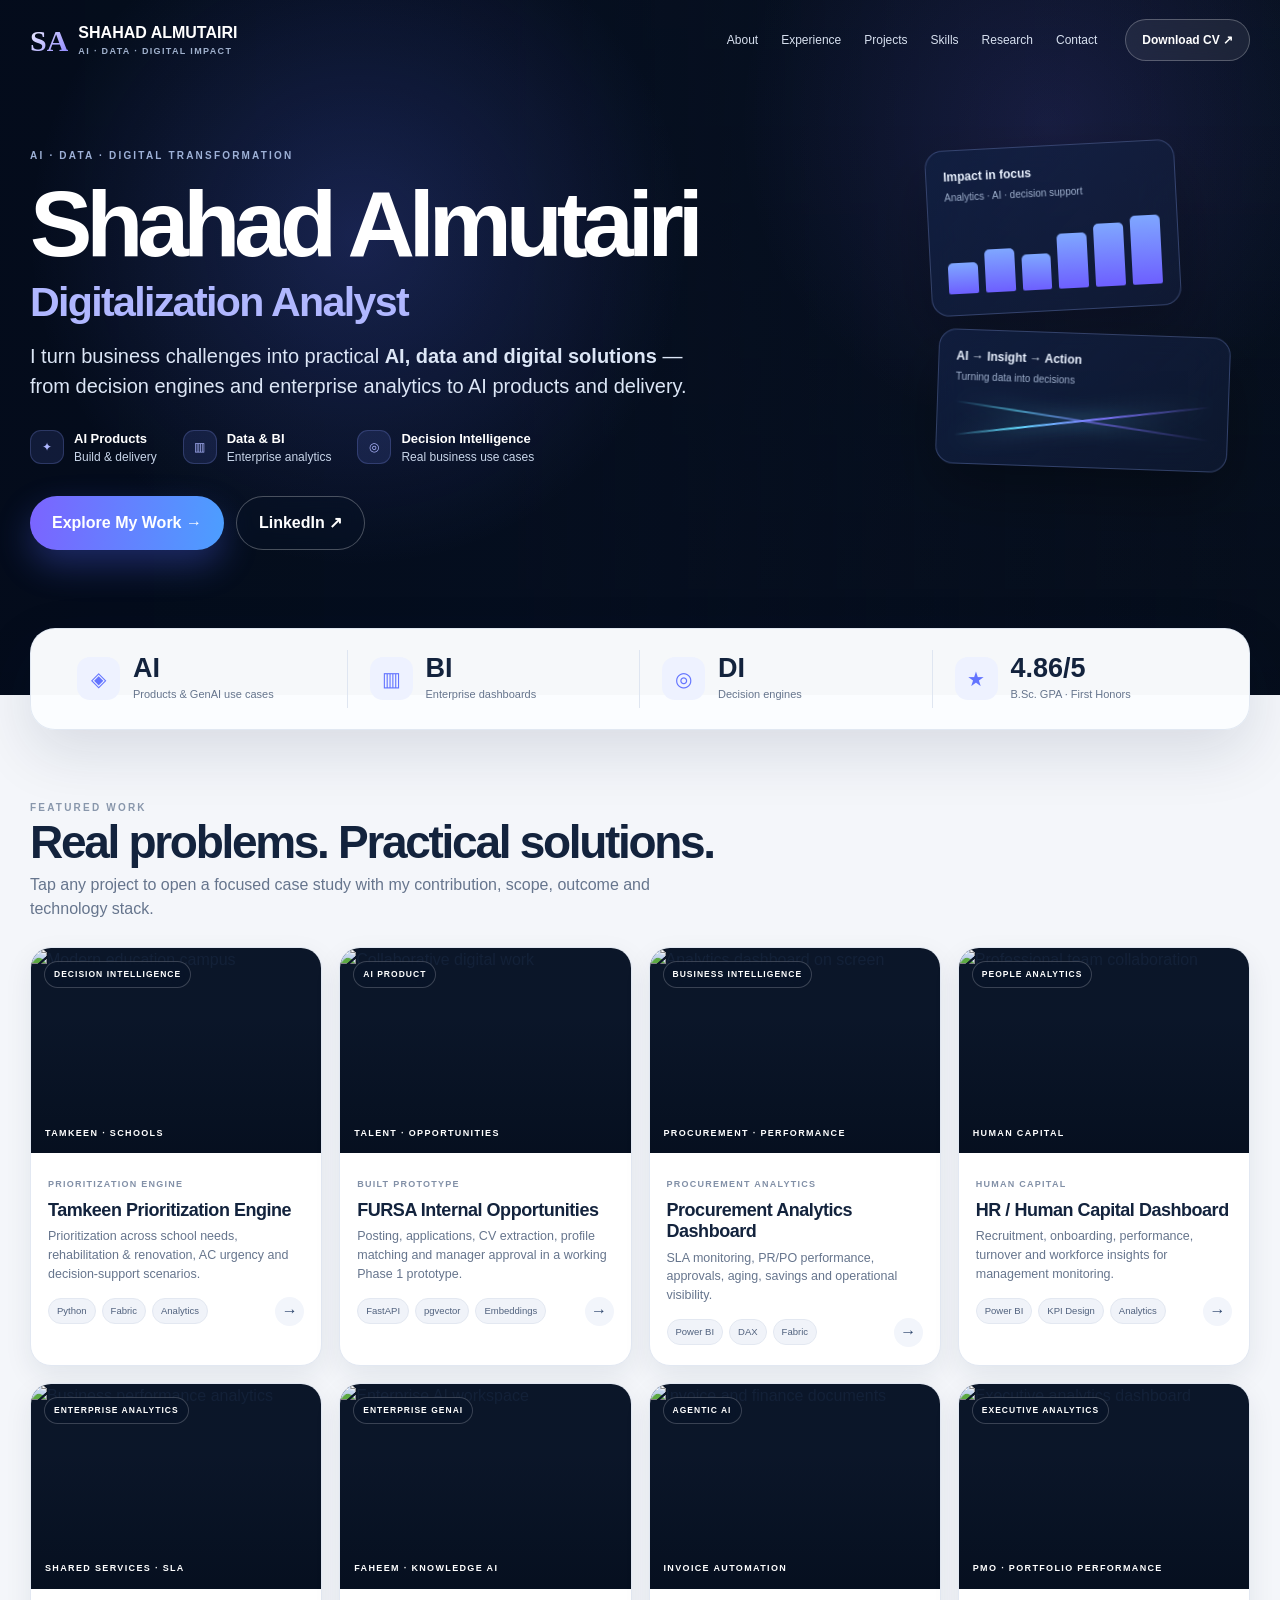
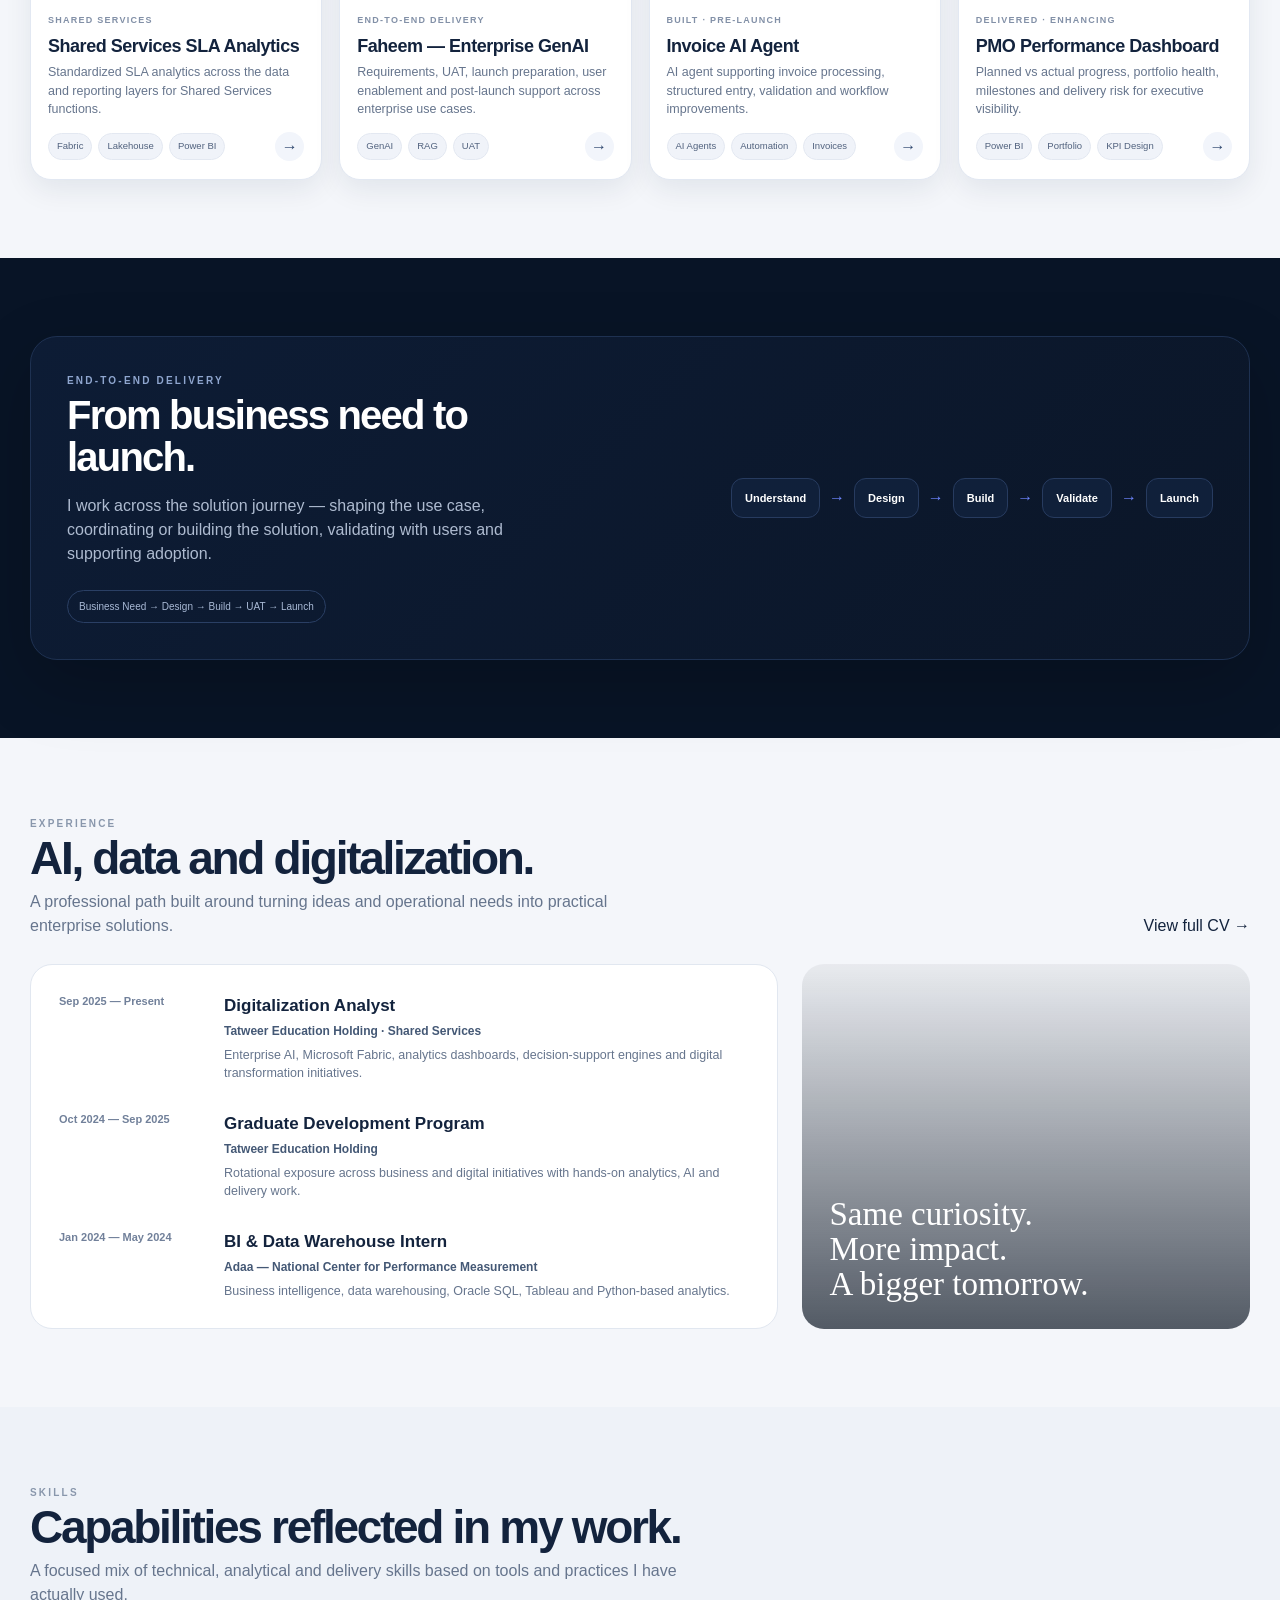
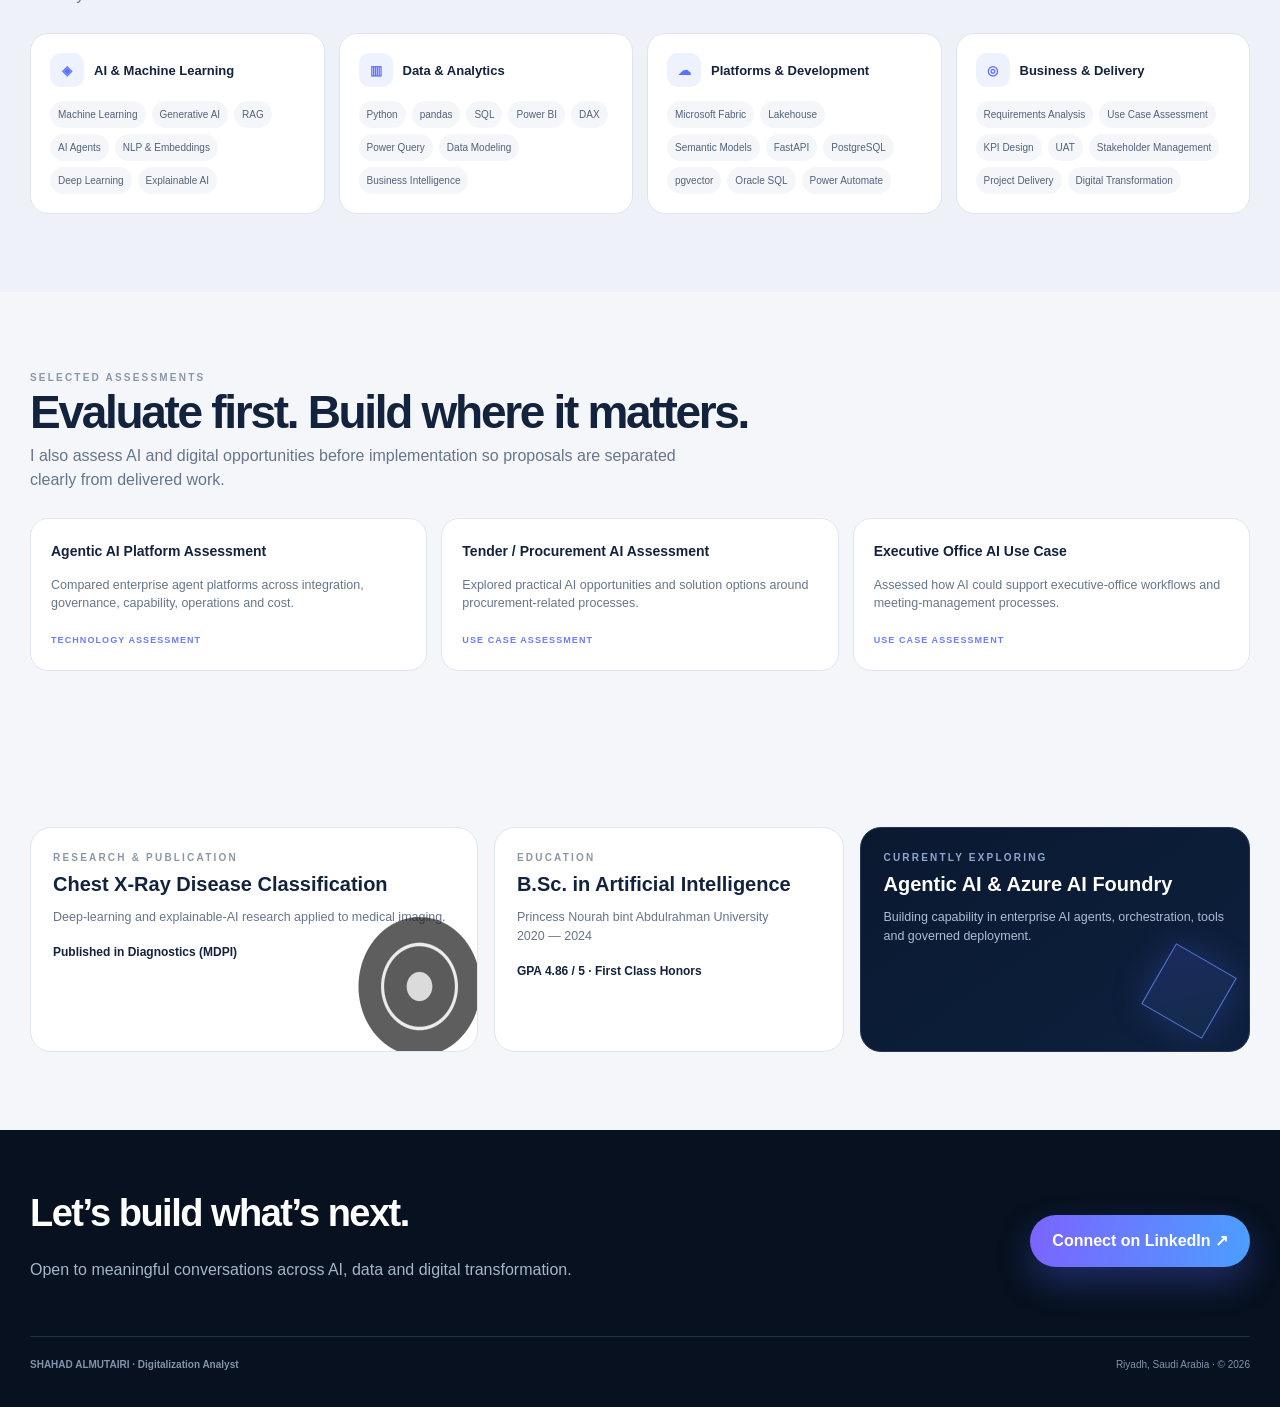
==== commit ec48d183: "Make projects interactive and replace project imagery" ====
--- a/index.html
+++ b/index.html
@@ -1,54 +1,37 @@
 <!doctype html>
 <html lang="en">
 <head>
-<meta charset="utf-8" />
-<meta name="viewport" content="width=device-width, initial-scale=1" />
-<meta name="description" content="Shahad Almutairi — Digitalization Analyst working across AI, data, analytics and digital transformation." />
-<meta name="theme-color" content="#07111f" />
+<meta charset="utf-8">
+<meta name="viewport" content="width=device-width,initial-scale=1">
+<meta name="description" content="Shahad Almutairi — Digitalization Analyst working across AI, data, analytics and digital transformation.">
+<meta name="theme-color" content="#07111f">
 <title>Shahad Almutairi | AI · Data · Digital Impact</title>
-<style>
-:root{
-  --navy:#07111f;--navy2:#0c1a31;--ink:#10203b;--muted:#61718b;--paper:#f5f7fb;--white:#fff;
-  --line:#dfe6f1;--blue:#5d82ff;--violet:#7d67ff;--cyan:#55d9ff;--green:#4fd6b5;
-  --shadow:0 22px 65px rgba(15,32,59,.13);--soft:0 10px 35px rgba(20,42,75,.08);
-}
-*{box-sizing:border-box}html{scroll-behavior:smooth}body{margin:0;font-family:Inter,ui-sans-serif,-apple-system,BlinkMacSystemFont,"Segoe UI",sans-serif;background:var(--paper);color:var(--ink);line-height:1.5}a{text-decoration:none;color:inherit}button{font:inherit}.shell{width:min(1210px,calc(100% - 42px));margin:auto}.eyebrow{font-size:11px;letter-spacing:.24em;text-transform:uppercase;font-weight:850;color:#8493ad}.section{padding:82px 0}.section-head{display:flex;align-items:flex-end;justify-content:space-between;gap:24px;margin-bottom:28px}.section-head h2{margin:4px 0 0;font-size:clamp(30px,4vw,44px);letter-spacing:-.045em;line-height:1.05}.section-head p{margin:8px 0 0;color:var(--muted);max-width:650px}.link-arrow{font-size:13px;font-weight:800;color:#344c72;white-space:nowrap}
-.header{position:absolute;inset:0 0 auto 0;z-index:20;color:white}.nav{height:82px;display:flex;align-items:center;gap:28px}.brand{display:flex;align-items:center;gap:11px;margin-right:auto;font-weight:800;letter-spacing:.01em}.mark{font-family:Georgia,serif;font-size:30px;line-height:1;background:linear-gradient(135deg,#f0edff,#7f7cff);-webkit-background-clip:text;color:transparent}.brand small{display:block;font-size:9px;letter-spacing:.16em;color:#9fb0cc;font-weight:550;margin-top:3px}.links{display:flex;gap:24px;font-size:12px;color:#d6e0f2}.links a{opacity:.9}.links a:hover{opacity:1;color:white}.nav-btn{padding:11px 16px;border-radius:999px;border:1px solid rgba(255,255,255,.25);background:rgba(255,255,255,.07);backdrop-filter:blur(10px);font-size:12px;font-weight:750}.menu{display:none;background:none;border:0;color:white;font-size:24px}
-.hero{position:relative;min-height:700px;background:#07111f;color:white;overflow:hidden}.hero-bg{position:absolute;inset:0;background:linear-gradient(90deg,rgba(4,12,27,.97) 0%,rgba(5,14,31,.92) 38%,rgba(6,15,33,.58) 67%,rgba(6,15,33,.28) 100%),linear-gradient(180deg,rgba(4,10,22,.05),rgba(4,10,22,.55)),url('https://images.unsplash.com/photo-1486406146926-c627a92ad1ab?auto=format&fit=crop&w=2200&q=90') center/cover no-repeat}.hero-bg:after{content:"";position:absolute;inset:0;background:radial-gradient(circle at 28% 35%,rgba(89,116,255,.23),transparent 32%),radial-gradient(circle at 84% 18%,rgba(111,89,255,.17),transparent 28%)}.hero-inner{position:relative;z-index:2;padding-top:150px;padding-bottom:150px;max-width:760px}.hero .eyebrow{color:#9eb1d7}.hero h1{font-size:clamp(56px,7.2vw,94px);line-height:.92;letter-spacing:-.06em;margin:17px 0 15px}.hero h1 span{display:block;font-size:.47em;line-height:1.18;color:#aeb4ff;letter-spacing:-.04em;margin-top:11px}.hero-copy{font-size:21px;max-width:680px;color:#dde6f6;margin:0}.hero-copy strong{color:white}.hero-points{display:flex;gap:30px;margin:29px 0 0}.hero-point{display:flex;align-items:center;gap:10px;color:#ced8eb;font-size:12px}.hero-point i{width:34px;height:34px;border-radius:11px;display:grid;place-items:center;background:rgba(111,130,255,.13);border:1px solid rgba(143,161,255,.22);color:#aeb7ff;font-style:normal}.hero-point b{display:block;color:white;font-size:13px}.actions{display:flex;gap:12px;flex-wrap:wrap;margin-top:31px}.btn{display:inline-flex;align-items:center;justify-content:center;gap:8px;border-radius:999px;padding:14px 22px;font-weight:800;border:0;cursor:pointer}.primary{background:linear-gradient(95deg,#7c64ff,#4b9fff);color:white;box-shadow:0 15px 35px rgba(80,103,255,.33)}.secondary{background:rgba(8,19,39,.46);color:white;border:1px solid rgba(255,255,255,.28);backdrop-filter:blur(10px)}
-.float-card{position:absolute;z-index:3;border:1px solid rgba(155,177,255,.27);background:linear-gradient(135deg,rgba(16,31,66,.80),rgba(17,29,58,.53));box-shadow:0 26px 60px rgba(0,0,0,.28);backdrop-filter:blur(18px);border-radius:18px;color:#eaf2ff}.fc1{right:8%;top:142px;width:250px;padding:17px;transform:rotate(-3deg)}.fc2{right:3.8%;top:330px;width:292px;padding:17px;transform:rotate(2deg)}.fc-title{font-size:12px;font-weight:800}.fc-meta{font-size:10px;color:#9eafcc;margin-top:4px}.mini-bars{height:75px;display:flex;align-items:flex-end;gap:7px;margin:14px 0 4px}.mini-bars i{flex:1;border-radius:5px 5px 2px 2px;background:linear-gradient(180deg,#7fa7ff,#6d5fff);box-shadow:0 0 14px rgba(107,113,255,.18)}.spark{height:66px;position:relative;margin-top:4px}.spark:before,.spark:after{content:"";position:absolute;left:0;right:0;top:34px;height:2px;background:linear-gradient(90deg,transparent,#62ddff 24%,#8073ff 56%,transparent);transform:skewY(-8deg);filter:drop-shadow(0 0 10px #6bdcff)}.spark:after{transform:skewY(7deg);opacity:.62}.hero-side-note{position:absolute;right:7%;bottom:78px;z-index:3;text-align:right;font-size:10px;letter-spacing:.22em;line-height:1.7;color:#a8b7cf;text-transform:uppercase}
-.stats-wrap{position:relative;z-index:6;margin-top:-70px}.stats{display:grid;grid-template-columns:repeat(4,1fr);padding:22px 24px;background:rgba(251,253,255,.97);border:1px solid rgba(222,230,241,.9);border-radius:26px;box-shadow:var(--shadow);backdrop-filter:blur(16px)}.stat{display:flex;align-items:center;gap:13px;padding:5px 22px;border-right:1px solid var(--line)}.stat:last-child{border-right:0}.stat-icon{width:43px;height:43px;border-radius:13px;background:#eef2ff;color:#6374ff;display:grid;place-items:center;font-size:20px}.stat strong{display:block;font-size:27px;line-height:1}.stat span{display:block;font-size:11px;color:var(--muted);margin-top:4px}
-.projects{padding-top:68px}.project-grid{display:grid;grid-template-columns:repeat(4,1fr);gap:16px}.project{background:white;border:1px solid #e2e8f2;border-radius:20px;overflow:hidden;box-shadow:var(--soft);transition:.28s ease}.project:hover{transform:translateY(-7px);box-shadow:0 24px 55px rgba(15,37,72,.14)}.visual{height:176px;position:relative;overflow:hidden;background:#0c1830}.visual img{width:100%;height:100%;object-fit:cover;display:block}.visual:after{content:"";position:absolute;inset:auto 0 0;height:54%;background:linear-gradient(180deg,transparent,rgba(5,14,31,.60));pointer-events:none}.visual-label{position:absolute;z-index:4;left:14px;bottom:12px;color:#fff;font-size:9px;letter-spacing:.15em;font-weight:900;text-transform:uppercase}.project-body{padding:16px}.meta{font-size:9px;letter-spacing:.14em;font-weight:850;color:#8290a7;text-transform:uppercase}.project h3{font-size:17px;line-height:1.18;letter-spacing:-.025em;margin:6px 0 6px}.project p{font-size:12.5px;color:var(--muted);margin:0 0 13px;min-height:58px}.chips{display:flex;flex-wrap:wrap;gap:6px}.chips span{font-size:9.5px;background:#f0f3f9;border:1px solid #e3e8f1;border-radius:999px;padding:5px 8px;color:#51627e}.go{margin-left:auto;width:29px;height:29px;border-radius:50%;display:grid;place-items:center;background:#f2f5fb;color:#2f476e;font-weight:900}
-.ui{position:absolute;inset:0;padding:14px;background:linear-gradient(145deg,#0b1730,#111d38);color:white}.ui-top{display:flex;align-items:center;justify-content:space-between;font-size:8px;color:#b5c3db;margin-bottom:10px}.kpis{display:grid;grid-template-columns:repeat(3,1fr);gap:6px}.kpi{border:1px solid rgba(153,174,219,.17);background:rgba(255,255,255,.04);border-radius:8px;padding:7px}.kpi b{display:block;font-size:10px}.kpi span{font-size:7px;color:#91a4c6}.chart-row{display:grid;grid-template-columns:1.35fr .65fr;gap:6px;margin-top:6px;height:72px}.barbox,.ringbox{border:1px solid rgba(153,174,219,.17);background:rgba(255,255,255,.035);border-radius:8px;padding:7px}.bars{height:48px;display:flex;align-items:flex-end;gap:5px}.bars i{flex:1;border-radius:3px 3px 1px 1px;background:linear-gradient(180deg,#6c91ff,#5b67ff)}.ring{width:43px;height:43px;border-radius:50%;margin:5px auto;background:conic-gradient(#5e85ff 0 72%,rgba(255,255,255,.10) 72%);display:grid;place-items:center}.ring:after{content:"";width:28px;height:28px;border-radius:50%;background:#111d38}.fursa-ui{background:linear-gradient(145deg,#fbfdff,#eef3ff);color:#17325c}.fursa-ui .ui-top{color:#60718e}.opps{display:grid;grid-template-columns:1fr 1fr;gap:7px}.opp{background:white;border:1px solid #dfe6f2;border-radius:9px;padding:8px;box-shadow:0 6px 14px rgba(40,66,100,.05)}.opp b{font-size:8px;display:block}.opp span{font-size:6.5px;color:#7e8da4}.match{margin-top:6px;height:5px;background:#edf0f6;border-radius:9px;overflow:hidden}.match i{display:block;height:100%;background:linear-gradient(90deg,#6e72ff,#65b7ff);border-radius:9px}.faheem-ui{display:grid;place-items:center;background:radial-gradient(circle at 50% 20%,#21366b,#091326 58%)}.chatbox{width:82%;text-align:center}.ai-logo{width:38px;height:38px;border-radius:14px;background:linear-gradient(135deg,#7a66ff,#4fc7ff);margin:0 auto 9px;display:grid;place-items:center;font-weight:900;box-shadow:0 0 26px rgba(91,131,255,.38)}.prompt{border:1px solid rgba(158,181,228,.26);background:rgba(255,255,255,.05);border-radius:12px;padding:8px;font-size:8px;color:#dbe7fb;text-align:left}.quick{display:flex;gap:5px;justify-content:center;margin-top:7px}.quick span{font-size:6.5px;padding:4px 6px;border-radius:99px;border:1px solid rgba(161,181,224,.21);color:#b9c7df}.invoice-ui{background:linear-gradient(145deg,#eef4fb,#dfe8f4);display:grid;grid-template-columns:1.1fr .9fr;gap:8px;padding:15px}.paper{background:white;border-radius:8px;box-shadow:0 10px 20px rgba(37,56,83,.14);padding:11px;transform:rotate(-2deg);color:#263b5a}.paper b{font-size:9px}.line{height:4px;background:#e6ebf2;border-radius:4px;margin-top:6px}.agent-steps{display:grid;gap:6px;align-content:center}.step{background:white;border:1px solid #d7e0ed;border-radius:8px;padding:7px;font-size:7px;color:#435775;display:flex;align-items:center;gap:5px}.step i{width:15px;height:15px;border-radius:5px;background:#e7edff;color:#586fff;display:grid;place-items:center;font-style:normal;font-weight:900}.hr-ui{background:linear-gradient(145deg,#f8fbff,#e8f5f7);color:#24405a}.people{display:flex;gap:4px;margin:8px 0 10px}.person{width:20px;height:20px;border-radius:50%;background:linear-gradient(135deg,#58d1d1,#72aaff)}.hr-panels{display:grid;grid-template-columns:1fr 1fr;gap:7px}.hr-panel{background:rgba(255,255,255,.82);border:1px solid #dbe8ee;border-radius:8px;padding:7px}.mini-line{height:34px;position:relative}.mini-line:after{content:"";position:absolute;left:2px;right:2px;top:17px;height:2px;background:linear-gradient(90deg,#53d1bc,#6d83ff);transform:skewY(-10deg)}.sla-ui{background:linear-gradient(145deg,#0b1730,#10223f)}.service-grid{display:grid;grid-template-columns:1fr 1fr;gap:7px}.service{border:1px solid rgba(150,176,221,.18);background:rgba(255,255,255,.04);border-radius:8px;padding:8px}.service b{font-size:8px}.service span{display:block;font-size:7px;color:#92a7c7;margin-top:3px}.service .meter{height:4px;background:rgba(255,255,255,.08);margin-top:7px;border-radius:10px}.service .meter i{display:block;height:100%;border-radius:10px;background:linear-gradient(90deg,#6ee7cf,#6a83ff)}.pmo-ui{background:linear-gradient(145deg,#071a2e,#0e2038)}.pmo-big{display:grid;grid-template-columns:repeat(3,1fr);gap:5px}.pmo-big div{padding:7px;border:1px solid rgba(154,178,218,.18);border-radius:8px;background:rgba(255,255,255,.035)}.pmo-big b{font-size:10px}.pmo-big span{display:block;font-size:6.5px;color:#8ea4c5}.pmo-chart{height:55px;margin-top:7px;border:1px solid rgba(154,178,218,.18);border-radius:8px;position:relative;overflow:hidden}.pmo-chart:before,.pmo-chart:after{content:"";position:absolute;left:7px;right:7px;top:28px;height:2px;background:linear-gradient(90deg,#59d9c5,#6f74ff);transform:skewY(-8deg)}.pmo-chart:after{top:36px;opacity:.45;transform:skewY(5deg)}
-.delivery{padding-top:12px}.delivery-card{display:grid;grid-template-columns:1.05fr .95fr;gap:28px;align-items:center;background:linear-gradient(145deg,#0b1730,#101f3b);border-radius:28px;padding:34px;color:white;position:relative;overflow:hidden;box-shadow:var(--shadow)}.delivery-card:after{content:"";position:absolute;width:420px;height:420px;border-radius:50%;right:-150px;top:-160px;background:radial-gradient(circle,rgba(97,111,255,.22),transparent 64%)}.delivery-card h2{font-size:36px;letter-spacing:-.04em;line-height:1.06;margin:6px 0 12px}.delivery-card p{color:#b9c7df;margin:0;max-width:610px}.flow{display:flex;flex-wrap:wrap;justify-content:flex-end;gap:7px;position:relative;z-index:2}.flow span{padding:11px 14px;border-radius:999px;background:#122745;border:1px solid #415a82;color:#e2ebfb;font-size:11px}.flow b{align-self:center;color:#7591ff}.delivery-note{font-size:10px;color:#8399bd;margin-top:12px}
-.experience-grid{display:grid;grid-template-columns:1.5fr .5fr;gap:18px}.timeline{background:white;border:1px solid var(--line);border-radius:24px;padding:24px}.role{display:grid;grid-template-columns:145px 1fr;gap:18px;padding:21px 0;border-bottom:1px solid #e7ecf4}.role:last-child{border-bottom:0}.role time{font-size:11px;color:#73839c;padding-top:3px}.role h3{margin:0 0 2px;font-size:16px}.company{font-size:11px;font-weight:800;color:#425675}.role p{margin:7px 0 0;color:var(--muted);font-size:12.5px}.experience-image{border-radius:24px;min-height:100%;background:linear-gradient(180deg,rgba(5,15,35,.04),rgba(4,14,32,.70)),url('https://images.unsplash.com/photo-1497366754035-f200968a6e72?auto=format&fit=crop&w=1000&q=88') center/cover no-repeat;display:flex;align-items:flex-end;padding:24px;color:white;font-family:Georgia,serif;font-size:27px;line-height:1.12}
-.skills{background:white}.skills-grid{display:grid;grid-template-columns:repeat(4,1fr);gap:14px}.skill-card{border:1px solid var(--line);border-radius:18px;padding:20px;background:linear-gradient(145deg,#fff,#f8faff)}.skill-title{display:flex;align-items:center;gap:10px;font-size:13px;font-weight:850;margin-bottom:14px}.skill-icon{width:34px;height:34px;border-radius:11px;background:#eef2ff;color:#5b6fff;display:grid;place-items:center}.skill-list{display:flex;flex-wrap:wrap;gap:6px}.skill-list span{font-size:10px;color:#52637e;background:#f1f4fa;border:1px solid #e3e9f2;padding:6px 8px;border-radius:999px}
-.assessments{padding-top:0}.assessment-grid{display:grid;grid-template-columns:repeat(3,1fr);gap:14px}.assessment{background:white;border:1px solid var(--line);border-radius:18px;padding:20px}.assessment strong{font-size:14px}.assessment p{font-size:12px;color:var(--muted);margin:7px 0 0}.assessment span{display:inline-block;margin-top:11px;font-size:9px;letter-spacing:.12em;text-transform:uppercase;font-weight:850;color:#6d7e98}
-.bottom-grid{display:grid;grid-template-columns:1.08fr .92fr 1fr;gap:14px}.info{background:white;border:1px solid var(--line);border-radius:20px;padding:20px;position:relative;overflow:hidden;min-height:225px}.info h3{font-size:18px;margin:8px 0 7px;letter-spacing:-.02em}.info p{font-size:12.5px;color:var(--muted);margin:0}.info strong{display:block;font-size:12px;margin-top:10px}.xray{position:absolute;right:-25px;bottom:-14px;width:160px;height:155px;border-radius:36% 0 0 0;background:radial-gradient(ellipse at 40% 50%,rgba(255,255,255,.14),transparent 28%),linear-gradient(145deg,#1e334f,#0c1727);opacity:.95}.xray:before,.xray:after{content:"";position:absolute;top:25px;width:53px;height:95px;border-radius:50%;background:rgba(181,211,233,.17);border:1px solid rgba(194,218,235,.16)}.xray:before{left:22px}.xray:after{right:22px}.explore{background:linear-gradient(145deg,#0b1730,#111f3d);color:white}.explore p{color:#b5c4dd}.cube{position:absolute;right:14px;bottom:11px;width:88px;height:88px;background:linear-gradient(135deg,#5e70ff,#2bbce6);clip-path:polygon(25% 6%,75% 6%,100% 50%,75% 94%,25% 94%,0 50%);opacity:.28;filter:drop-shadow(0 0 20px #5576ff)}
-.contact{background:#07111f;color:white;padding:58px 0 24px}.contact-row{display:flex;justify-content:space-between;align-items:center;gap:24px}.contact h2{font-size:38px;margin:0;letter-spacing:-.04em}.contact p{color:#aabbd5;margin:7px 0 0}.footer-line{margin-top:34px;padding-top:18px;border-top:1px solid #23334d;display:flex;justify-content:space-between;gap:18px;font-size:11px;color:#8ea1bf}
-.reveal{opacity:0;transform:translateY(16px);transition:.6s ease}.reveal.in{opacity:1;transform:none}
-@media(max-width:1000px){.links{display:none}.menu{display:block}.float-card,.hero-side-note{display:none}.project-grid{grid-template-columns:repeat(2,1fr)}.stats{grid-template-columns:repeat(2,1fr)}.stat:nth-child(2){border-right:0}.stat{border-bottom:1px solid var(--line)}.stat:nth-child(3),.stat:nth-child(4){border-bottom:0}.delivery-card{grid-template-columns:1fr}.flow{justify-content:flex-start}.experience-grid{grid-template-columns:1fr}.experience-image{min-height:300px}.skills-grid{grid-template-columns:repeat(2,1fr)}.assessment-grid{grid-template-columns:1fr}.bottom-grid{grid-template-columns:1fr}}
-@media(max-width:640px){.shell{width:min(100% - 24px,1210px)}.header .nav-btn{display:none}.hero{min-height:690px}.hero-inner{padding-top:128px}.hero h1{font-size:53px}.hero-copy{font-size:17px}.hero-points{display:grid;grid-template-columns:1fr 1fr;gap:12px}.stats-wrap{margin-top:-58px}.stats{padding:12px}.stat{padding:11px 7px;gap:7px}.stat-icon{width:34px;height:34px}.stat strong{font-size:20px}.project-grid{grid-template-columns:1fr}.visual{height:210px}.section{padding:58px 0}.section-head{display:block}.section-head h2{font-size:30px}.link-arrow{display:inline-block;margin-top:10px}.role{grid-template-columns:1fr;gap:4px}.skills-grid{grid-template-columns:1fr}.contact-row{display:block}.contact .btn{margin-top:20px}.footer-line{display:block}.footer-line span{display:block;margin-top:7px}}
-</style>
+<link rel="preconnect" href="https://images.unsplash.com">
+<link rel="stylesheet" href="styles.css">
 </head>
 <body>
-<header class="header"><div class="shell nav"><a class="brand" href="#home"><span class="mark">SA</span><span>Shahad Almutairi<small>AI · DATA · DIGITAL IMPACT</small></span></a><nav class="links"><a href="#home">Home</a><a href="#projects">Projects</a><a href="#experience">Experience</a><a href="#skills">Skills</a><a href="#research">Research</a><a href="#contact">Contact</a></nav><a class="nav-btn" href="cv.html">View CV ↗</a><button class="menu" aria-label="Open menu">☰</button></div></header>
-<section class="hero" id="home"><div class="hero-bg"></div><div class="shell hero-inner"><div class="eyebrow">PEOPLE × DATA × BETTER TOMORROW</div><h1>Shahad Almutairi<span>Digitalization Analyst</span></h1><p class="hero-copy">Turning business challenges into <strong>AI, data, analytics and digital solutions</strong> that create practical impact.</p><div class="hero-points"><div class="hero-point"><i>✦</i><div><b>AI Solutions</b>Enterprise use cases</div></div><div class="hero-point"><i>▥</i><div><b>Data & BI</b>Decision visibility</div></div><div class="hero-point"><i>◎</i><div><b>Digital Delivery</b>From need to launch</div></div></div><div class="actions"><a class="btn primary" href="#projects">Explore My Work →</a><a class="btn secondary" href="https://www.linkedin.com/in/shahadalmutairi1" target="_blank" rel="noreferrer">LinkedIn ↗</a></div></div><div class="float-card fc1"><div class="fc-title">Impact in focus</div><div class="fc-meta">Insights translated into action</div><div class="mini-bars"><i style="height:34%"></i><i style="height:52%"></i><i style="height:45%"></i><i style="height:70%"></i><i style="height:62%"></i><i style="height:86%"></i></div></div><div class="float-card fc2"><div class="fc-title">AI → Insight → Action</div><div class="fc-meta">Business need · data · decision support</div><div class="spark"></div></div><div class="hero-side-note">Education<br>People<br>Opportunity<br>A brighter tomorrow</div></section>
-<main><div class="stats-wrap shell reveal"><div class="stats"><div class="stat"><div class="stat-icon">◈</div><div><strong>8</strong><span>Selected projects</span></div></div><div class="stat"><div class="stat-icon">▥</div><div><strong>3</strong><span>Professional roles</span></div></div><div class="stat"><div class="stat-icon">✦</div><div><strong>1</strong><span>Published research</span></div></div><div class="stat"><div class="stat-icon">★</div><div><strong>4.86/5</strong><span>B.Sc. GPA · First Honors</span></div></div></div></div>
-<section class="section projects" id="projects"><div class="shell"><div class="section-head reveal"><div><div class="eyebrow">FEATURED WORK</div><h2>Real problems. Practical solutions.</h2><p>A visual selection of projects that best represent my AI, data, analytics and enterprise delivery experience.</p></div><a class="link-arrow" href="#delivery">How I deliver →</a></div><div class="project-grid">
-<article class="project tamkeen reveal"><div class="visual"><img src="https://images.unsplash.com/photo-1497366754035-f200968a6e72?auto=format&fit=crop&w=900&q=82" alt="Modern education and workplace environment" loading="lazy"><span class="visual-label">Decision Intelligence</span></div><div class="project-body"><span class="meta">PRIORITIZATION ENGINE</span><h3>Tamkeen Prioritization Engine</h3><p>School prioritization across core priorities, rehabilitation & renovation, AC urgency and decision-support scenarios.</p><div class="chips"><span>Python</span><span>Fabric</span><span>Analytics</span><b class="go">→</b></div></div></article>
-<article class="project reveal"><div class="visual"><div class="ui fursa-ui"><div class="ui-top"><b>FURSA · Opportunities</b><span>Profile Match</span></div><div class="opps"><div class="opp"><b>Data & AI Initiative</b><span>Skills · availability · profile</span><div class="match"><i style="width:84%"></i></div></div><div class="opp"><b>Digital Project</b><span>Cross-functional opportunity</span><div class="match"><i style="width:71%"></i></div></div><div class="opp"><b>Stretch Assignment</b><span>Role fit & development</span><div class="match"><i style="width:78%"></i></div></div><div class="opp"><b>Internal Opportunity</b><span>Apply · review · approve</span><div class="match"><i style="width:66%"></i></div></div></div></div><span class="visual-label" style="color:#4c5f7c">AI Product</span></div><div class="project-body"><span class="meta">BUILT PROTOTYPE</span><h3>FURSA Internal Opportunities</h3><p>Phase 1 covering posting, applications, CV extraction, profile matching and manager approval.</p><div class="chips"><span>FastAPI</span><span>pgvector</span><span>Embeddings</span><b class="go">→</b></div></div></article>
-<article class="project reveal"><div class="visual"><div class="ui"><div class="ui-top"><b>Procurement Analytics</b><span>Executive View</span></div><div class="kpis"><div class="kpi"><b>PR → PO</b><span>Cycle time</span></div><div class="kpi"><b>Savings</b><span>Value creation</span></div><div class="kpi"><b>Invoices</b><span>Outstanding</span></div></div><div class="chart-row"><div class="barbox"><div class="bars"><i style="height:42%"></i><i style="height:66%"></i><i style="height:58%"></i><i style="height:81%"></i><i style="height:72%"></i><i style="height:91%"></i></div></div><div class="ringbox"><div class="ring"></div></div></div></div><span class="visual-label">Business Intelligence</span></div><div class="project-body"><span class="meta">PROCUREMENT ANALYTICS</span><h3>Procurement Analytics Dashboard</h3><p>SLA monitoring, PR/PO performance, approvals, aging, savings and operational visibility.</p><div class="chips"><span>Power BI</span><span>DAX</span><span>Fabric</span><b class="go">→</b></div></div></article>
-<article class="project reveal"><div class="visual"><div class="ui hr-ui"><div class="ui-top"><b>Human Capital</b><span>People Analytics</span></div><div class="people"><div class="person"></div><div class="person"></div><div class="person"></div><div class="person"></div><div class="person"></div></div><div class="hr-panels"><div class="hr-panel"><b style="font-size:8px">Workforce trend</b><div class="mini-line"></div></div><div class="hr-panel"><b style="font-size:8px">Recruitment</b><div class="bars" style="height:34px;margin-top:5px"><i style="height:45%;background:#59c8ba"></i><i style="height:70%;background:#59c8ba"></i><i style="height:58%;background:#59c8ba"></i><i style="height:82%;background:#59c8ba"></i></div></div></div></div><span class="visual-label" style="color:#44657a">People Analytics</span></div><div class="project-body"><span class="meta">HUMAN CAPITAL</span><h3>HR / Human Capital Dashboard</h3><p>Recruitment, onboarding, performance, turnover and workforce insights for business monitoring.</p><div class="chips"><span>Power BI</span><span>KPI Design</span><span>Analytics</span><b class="go">→</b></div></div></article>
-<article class="project reveal"><div class="visual"><div class="ui sla-ui"><div class="ui-top"><b>Shared Services SLA</b><span>Cross-Function View</span></div><div class="service-grid"><div class="service"><b>Procurement</b><span>SLA performance</span><div class="meter"><i style="width:82%"></i></div></div><div class="service"><b>IT</b><span>Availability & resolution</span><div class="meter"><i style="width:74%"></i></div></div><div class="service"><b>Finance</b><span>Operational KPIs</span><div class="meter"><i style="width:69%"></i></div></div><div class="service"><b>General Services</b><span>Service performance</span><div class="meter"><i style="width:78%"></i></div></div></div></div><span class="visual-label">Enterprise Analytics</span></div><div class="project-body"><span class="meta">SHARED SERVICES</span><h3>Shared Services SLA Analytics</h3><p>Standardized SLA analytics across the data and reporting layers for Shared Services functions.</p><div class="chips"><span>Fabric</span><span>Lakehouse</span><span>Power BI</span><b class="go">→</b></div></div></article>
-<article class="project reveal"><div class="visual"><div class="ui faheem-ui"><div class="chatbox"><div class="ai-logo">F</div><div class="prompt">How can I help you today?</div><div class="quick"><span>Search</span><span>Summarize</span><span>Policies</span></div></div></div><span class="visual-label">Enterprise GenAI</span></div><div class="project-body"><span class="meta">END-TO-END DELIVERY</span><h3>Faheem — Enterprise GenAI</h3><p>Led delivery activities across requirements, UAT, launch preparation, user enablement and post-launch support.</p><div class="chips"><span>GenAI</span><span>RAG</span><span>UAT</span><b class="go">→</b></div></div></article>
-<article class="project reveal"><div class="visual"><div class="invoice-ui"><div class="paper"><b>INVOICE</b><div class="line" style="width:78%"></div><div class="line" style="width:92%"></div><div class="line" style="width:55%"></div><div class="line" style="width:84%"></div><div class="line" style="width:68%"></div></div><div class="agent-steps"><div class="step"><i>1</i>Extract</div><div class="step"><i>2</i>Validate</div><div class="step"><i>3</i>Route</div></div></div><span class="visual-label" style="color:#405570">Agentic AI</span></div><div class="project-body"><span class="meta">BUILT · PRE-LAUNCH</span><h3>Invoice AI Agent</h3><p>AI agent supporting invoice processing, structured entry, validation and workflow improvements.</p><div class="chips"><span>AI Agents</span><span>Automation</span><span>Invoices</span><b class="go">→</b></div></div></article>
-<article class="project reveal"><div class="visual"><div class="ui pmo-ui"><div class="ui-top"><b>PMO Performance</b><span>Executive Portfolio</span></div><div class="pmo-big"><div><b>Planned</b><span>Progress</span></div><div><b>Actual</b><span>Progress</span></div><div><b>Risk</b><span>Delivery</span></div></div><div class="pmo-chart"></div></div><span class="visual-label">Executive Analytics</span></div><div class="project-body"><span class="meta">DELIVERED · ENHANCING</span><h3>PMO Performance Dashboard</h3><p>Executive visibility into planned vs actual progress, portfolio health, milestones and delivery risks.</p><div class="chips"><span>Power BI</span><span>Portfolio</span><span>KPI Design</span><b class="go">→</b></div></div></article>
+<header class="header"><nav class="nav shell"><a class="brand" href="#home"><span class="mark">SA</span><span>SHAHAD ALMUTAIRI<small>AI · DATA · DIGITAL IMPACT</small></span></a><div class="links"><a href="#about">About</a><a href="#experience">Experience</a><a href="#projects">Projects</a><a href="#skills">Skills</a><a href="#research">Research</a><a href="#contact">Contact</a></div><a class="nav-btn" href="cv.html">Download CV ↗</a><button class="menu" aria-label="Menu">☰</button></nav></header>
+<main>
+<section class="hero" id="home"><div class="hero-bg"></div><div class="shell"><div class="hero-inner"><div class="eyebrow">AI · DATA · DIGITAL TRANSFORMATION</div><h1>Shahad Almutairi<span>Digitalization Analyst</span></h1><p class="hero-copy">I turn business challenges into practical <strong>AI, data and digital solutions</strong> — from decision engines and enterprise analytics to AI products and delivery.</p><div class="hero-points"><div class="hero-point"><i>✦</i><span><b>AI Products</b>Build & delivery</span></div><div class="hero-point"><i>▥</i><span><b>Data & BI</b>Enterprise analytics</span></div><div class="hero-point"><i>◎</i><span><b>Decision Intelligence</b>Real business use cases</span></div></div><div class="actions"><a class="btn primary" href="#projects">Explore My Work →</a><a class="btn secondary" href="https://www.linkedin.com/in/shahadalmutairi1" target="_blank" rel="noreferrer">LinkedIn ↗</a></div></div><div class="float-card fc1"><div class="fc-title">Impact in focus</div><div class="fc-meta">Analytics · AI · decision support</div><div class="mini-bars"><i style="height:42%"></i><i style="height:58%"></i><i style="height:48%"></i><i style="height:73%"></i><i style="height:84%"></i><i style="height:92%"></i></div></div><div class="float-card fc2"><div class="fc-title">AI → Insight → Action</div><div class="fc-meta">Turning data into decisions</div><div class="spark"></div></div></div></section>
+<div class="stats-wrap"><div class="shell"><div class="stats"><div class="stat"><div class="stat-icon">◈</div><div><strong>AI</strong><span>Products & GenAI use cases</span></div></div><div class="stat"><div class="stat-icon">▥</div><div><strong>BI</strong><span>Enterprise dashboards</span></div></div><div class="stat"><div class="stat-icon">◎</div><div><strong>DI</strong><span>Decision engines</span></div></div><div class="stat"><div class="stat-icon">★</div><div><strong>4.86/5</strong><span>B.Sc. GPA · First Honors</span></div></div></div></div></div>
+<section class="section projects" id="projects"><div class="shell"><div class="section-head reveal"><div><div class="eyebrow">FEATURED WORK</div><h2>Real problems. Practical solutions.</h2><p>Tap any project to open a focused case study with my contribution, scope, outcome and technology stack.</p></div></div><div class="project-grid">
+<article class="project reveal" data-project="tamkeen" tabindex="0" role="button"><div class="visual"><img src="https://images.unsplash.com/photo-1562774053-701939374585?auto=format&fit=crop&w=1200&q=88" alt="Modern education campus" loading="lazy"><span class="cover-badge">Decision Intelligence</span><span class="visual-label">Tamkeen · Schools</span></div><div class="project-body"><span class="meta">PRIORITIZATION ENGINE</span><h3>Tamkeen Prioritization Engine</h3><p>Prioritization across school needs, rehabilitation & renovation, AC urgency and decision-support scenarios.</p><div class="chips"><span>Python</span><span>Fabric</span><span>Analytics</span><b class="go">→</b></div></div></article>
+<article class="project reveal" data-project="fursa" tabindex="0" role="button"><div class="visual"><img src="https://images.unsplash.com/photo-1522202176988-66273c2fd55f?auto=format&fit=crop&w=1200&q=88" alt="Collaborative digital work" loading="lazy"><span class="cover-badge">AI Product</span><span class="visual-label">Talent · Opportunities</span></div><div class="project-body"><span class="meta">BUILT PROTOTYPE</span><h3>FURSA Internal Opportunities</h3><p>Posting, applications, CV extraction, profile matching and manager approval in a working Phase 1 prototype.</p><div class="chips"><span>FastAPI</span><span>pgvector</span><span>Embeddings</span><b class="go">→</b></div></div></article>
+<article class="project reveal" data-project="procurement" tabindex="0" role="button"><div class="visual"><img src="https://images.unsplash.com/photo-1551288049-bebda4e38f71?auto=format&fit=crop&w=1200&q=88" alt="Analytics dashboard on screen" loading="lazy"><span class="cover-badge">Business Intelligence</span><span class="visual-label">Procurement · Performance</span></div><div class="project-body"><span class="meta">PROCUREMENT ANALYTICS</span><h3>Procurement Analytics Dashboard</h3><p>SLA monitoring, PR/PO performance, approvals, aging, savings and operational visibility.</p><div class="chips"><span>Power BI</span><span>DAX</span><span>Fabric</span><b class="go">→</b></div></div></article>
+<article class="project reveal" data-project="hr" tabindex="0" role="button"><div class="visual"><img src="https://images.unsplash.com/photo-1521737711867-e3b97375f902?auto=format&fit=crop&w=1200&q=88" alt="Professional team collaboration" loading="lazy"><span class="cover-badge">People Analytics</span><span class="visual-label">Human Capital</span></div><div class="project-body"><span class="meta">HUMAN CAPITAL</span><h3>HR / Human Capital Dashboard</h3><p>Recruitment, onboarding, performance, turnover and workforce insights for management monitoring.</p><div class="chips"><span>Power BI</span><span>KPI Design</span><span>Analytics</span><b class="go">→</b></div></div></article>
+<article class="project reveal" data-project="sla" tabindex="0" role="button"><div class="visual"><img src="https://images.unsplash.com/photo-1454165804606-c3d57bc86b40?auto=format&fit=crop&w=1200&q=88" alt="Business performance analytics" loading="lazy"><span class="cover-badge">Enterprise Analytics</span><span class="visual-label">Shared Services · SLA</span></div><div class="project-body"><span class="meta">SHARED SERVICES</span><h3>Shared Services SLA Analytics</h3><p>Standardized SLA analytics across the data and reporting layers for Shared Services functions.</p><div class="chips"><span>Fabric</span><span>Lakehouse</span><span>Power BI</span><b class="go">→</b></div></div></article>
+<article class="project reveal" data-project="faheem" tabindex="0" role="button"><div class="visual"><img src="https://images.unsplash.com/photo-1516321318423-f06f85e504b3?auto=format&fit=crop&w=1200&q=88" alt="Enterprise AI workspace" loading="lazy"><span class="cover-badge">Enterprise GenAI</span><span class="visual-label">Faheem · Knowledge AI</span></div><div class="project-body"><span class="meta">END-TO-END DELIVERY</span><h3>Faheem — Enterprise GenAI</h3><p>Requirements, UAT, launch preparation, user enablement and post-launch support across enterprise use cases.</p><div class="chips"><span>GenAI</span><span>RAG</span><span>UAT</span><b class="go">→</b></div></div></article>
+<article class="project reveal" data-project="invoice" tabindex="0" role="button"><div class="visual"><img src="https://images.unsplash.com/photo-1554224155-8d04cb21cd6c?auto=format&fit=crop&w=1200&q=88" alt="Invoice and finance documents" loading="lazy"><span class="cover-badge">Agentic AI</span><span class="visual-label">Invoice Automation</span></div><div class="project-body"><span class="meta">BUILT · PRE-LAUNCH</span><h3>Invoice AI Agent</h3><p>AI agent supporting invoice processing, structured entry, validation and workflow improvements.</p><div class="chips"><span>AI Agents</span><span>Automation</span><span>Invoices</span><b class="go">→</b></div></div></article>
+<article class="project reveal" data-project="pmo" tabindex="0" role="button"><div class="visual"><img src="https://images.unsplash.com/photo-1460925895917-afdab827c52f?auto=format&fit=crop&w=1200&q=88" alt="Executive analytics dashboard" loading="lazy"><span class="cover-badge">Executive Analytics</span><span class="visual-label">PMO · Portfolio Performance</span></div><div class="project-body"><span class="meta">DELIVERED · ENHANCING</span><h3>PMO Performance Dashboard</h3><p>Planned vs actual progress, portfolio health, milestones and delivery risk for executive visibility.</p><div class="chips"><span>Power BI</span><span>Portfolio</span><span>KPI Design</span><b class="go">→</b></div></div></article>
 </div></div></section>
-<section class="section delivery" id="delivery"><div class="shell"><div class="delivery-card reveal"><div><div class="eyebrow" style="color:#8fa6cf">END-TO-END DELIVERY</div><h2>From business need to launch.</h2><p>I work across the solution journey — shaping the use case, coordinating or building the solution, validating with users, and supporting adoption.</p><div class="delivery-note">Highlighted through enterprise AI and analytics delivery work.</div></div><div class="flow"><span>Business Need</span><b>→</b><span>Design</span><b>→</b><span>Build</span><b>→</b><span>UAT</span><b>→</b><span>Launch</span></div></div></div></section>
-<section class="section" id="experience"><div class="shell"><div class="section-head reveal"><div><div class="eyebrow">EXPERIENCE</div><h2>AI, data and digitalization.</h2><p>A professional path built around turning ideas and operational needs into practical enterprise solutions.</p></div><a class="link-arrow" href="cv.html">View full CV →</a></div><div class="experience-grid"><div class="timeline reveal"><div class="role"><time>Sep 2025 — Present</time><div><h3>Digitalization Analyst</h3><div class="company">Tatweer Education Holding · Shared Services</div><p>Enterprise AI, Microsoft Fabric, analytics dashboards, decision-support engines and digital transformation initiatives.</p></div></div><div class="role"><time>Oct 2024 — Sep 2025</time><div><h3>Graduate Development Program</h3><div class="company">Tatweer Education Holding</div><p>Rotational experience across business and digital initiatives, with hands-on work in analytics, AI and solution delivery.</p></div></div><div class="role"><time>Jan 2024 — May 2024</time><div><h3>BI & Data Warehouse Intern</h3><div class="company">Adaa — National Center for Performance Measurement</div><p>Business intelligence, data warehousing, Oracle SQL, Tableau and Python-based analytics.</p></div></div></div><div class="experience-image reveal">Same curiosity.<br>More impact.<br>A bigger tomorrow.</div></div></div></section>
-<section class="section skills" id="skills"><div class="shell"><div class="section-head reveal"><div><div class="eyebrow">SKILLS</div><h2>Capabilities reflected in my work.</h2><p>A focused mix of technical, analytical and delivery skills — without padding the list with tools I have not actually used.</p></div></div><div class="skills-grid"><div class="skill-card reveal"><div class="skill-title"><span class="skill-icon">◈</span>AI & Machine Learning</div><div class="skill-list"><span>Machine Learning</span><span>Generative AI</span><span>RAG</span><span>AI Agents</span><span>NLP & Embeddings</span><span>Deep Learning</span><span>Explainable AI</span></div></div><div class="skill-card reveal"><div class="skill-title"><span class="skill-icon">▥</span>Data & Analytics</div><div class="skill-list"><span>Python</span><span>pandas</span><span>SQL</span><span>Power BI</span><span>DAX</span><span>Power Query</span><span>Data Modeling</span><span>Business Intelligence</span></div></div><div class="skill-card reveal"><div class="skill-title"><span class="skill-icon">☁</span>Platforms & Development</div><div class="skill-list"><span>Microsoft Fabric</span><span>Lakehouse</span><span>Semantic Models</span><span>FastAPI</span><span>PostgreSQL</span><span>pgvector</span><span>Oracle SQL</span><span>Power Automate</span></div></div><div class="skill-card reveal"><div class="skill-title"><span class="skill-icon">◎</span>Business & Delivery</div><div class="skill-list"><span>Requirements Analysis</span><span>Use Case Assessment</span><span>KPI Design</span><span>UAT</span><span>Stakeholder Management</span><span>Project Delivery</span><span>Digital Transformation</span></div></div></div></div></section>
-<section class="section assessments"><div class="shell"><div class="section-head reveal"><div><div class="eyebrow">SELECTED ASSESSMENTS</div><h2>Not everything has to be a build.</h2><p>I also evaluate where AI and digital solutions make sense before implementation.</p></div></div><div class="assessment-grid"><div class="assessment reveal"><strong>Agentic AI Platform Assessment</strong><p>Compared enterprise agent platforms across integration, governance, capability, operations and cost.</p><span>Technology Assessment</span></div><div class="assessment reveal"><strong>Tender / Procurement AI Assessment</strong><p>Explored practical AI opportunities and solution options around procurement-related processes.</p><span>Use Case Assessment</span></div><div class="assessment reveal"><strong>Executive Office AI Use Case</strong><p>Assessed how AI could support executive-office workflows and meeting-management processes.</p><span>Use Case Assessment</span></div></div></div></section>
-<section class="section" id="research"><div class="shell"><div class="bottom-grid"><div class="info reveal"><div class="eyebrow">RESEARCH & PUBLICATION</div><h3>Chest X-Ray Disease Classification</h3><p>Deep-learning and explainable-AI research applied to medical imaging.</p><strong>Published in Diagnostics (MDPI)</strong><div class="xray"></div></div><div class="info reveal"><div class="eyebrow">EDUCATION</div><h3>B.Sc. in Artificial Intelligence</h3><p>Princess Nourah bint Abdulrahman University<br>2020 — 2024</p><strong>GPA 4.86 / 5 · First Class Honors</strong></div><div class="info explore reveal"><div class="eyebrow" style="color:#8fa7cf">CURRENTLY EXPLORING</div><h3>Agentic AI & Azure AI Foundry</h3><p>Building my capability in enterprise AI agents, orchestration, tools and governed deployment.</p><div class="cube"></div></div></div></div></section></main>
+<section class="section delivery" id="about"><div class="shell"><div class="delivery-card reveal"><div><div class="eyebrow" style="color:#8fa6cf">END-TO-END DELIVERY</div><h2>From business need to launch.</h2><p>I work across the solution journey — shaping the use case, coordinating or building the solution, validating with users and supporting adoption.</p><div class="delivery-note">Business Need → Design → Build → UAT → Launch</div></div><div class="flow"><span>Understand</span><b>→</b><span>Design</span><b>→</b><span>Build</span><b>→</b><span>Validate</span><b>→</b><span>Launch</span></div></div></div></section>
+<section class="section" id="experience"><div class="shell"><div class="section-head reveal"><div><div class="eyebrow">EXPERIENCE</div><h2>AI, data and digitalization.</h2><p>A professional path built around turning ideas and operational needs into practical enterprise solutions.</p></div><a href="cv.html">View full CV →</a></div><div class="experience-grid"><div class="timeline reveal"><div class="role"><time>Sep 2025 — Present</time><div><h3>Digitalization Analyst</h3><div class="company">Tatweer Education Holding · Shared Services</div><p>Enterprise AI, Microsoft Fabric, analytics dashboards, decision-support engines and digital transformation initiatives.</p></div></div><div class="role"><time>Oct 2024 — Sep 2025</time><div><h3>Graduate Development Program</h3><div class="company">Tatweer Education Holding</div><p>Rotational exposure across business and digital initiatives with hands-on analytics, AI and delivery work.</p></div></div><div class="role"><time>Jan 2024 — May 2024</time><div><h3>BI & Data Warehouse Intern</h3><div class="company">Adaa — National Center for Performance Measurement</div><p>Business intelligence, data warehousing, Oracle SQL, Tableau and Python-based analytics.</p></div></div></div><div class="experience-image reveal">Same curiosity.<br>More impact.<br>A bigger tomorrow.</div></div></div></section>
+<section class="section skills" id="skills"><div class="shell"><div class="section-head reveal"><div><div class="eyebrow">SKILLS</div><h2>Capabilities reflected in my work.</h2><p>A focused mix of technical, analytical and delivery skills based on tools and practices I have actually used.</p></div></div><div class="skills-grid"><div class="skill-card reveal"><div class="skill-title"><span class="skill-icon">◈</span>AI & Machine Learning</div><div class="skill-list"><span>Machine Learning</span><span>Generative AI</span><span>RAG</span><span>AI Agents</span><span>NLP & Embeddings</span><span>Deep Learning</span><span>Explainable AI</span></div></div><div class="skill-card reveal"><div class="skill-title"><span class="skill-icon">▥</span>Data & Analytics</div><div class="skill-list"><span>Python</span><span>pandas</span><span>SQL</span><span>Power BI</span><span>DAX</span><span>Power Query</span><span>Data Modeling</span><span>Business Intelligence</span></div></div><div class="skill-card reveal"><div class="skill-title"><span class="skill-icon">☁</span>Platforms & Development</div><div class="skill-list"><span>Microsoft Fabric</span><span>Lakehouse</span><span>Semantic Models</span><span>FastAPI</span><span>PostgreSQL</span><span>pgvector</span><span>Oracle SQL</span><span>Power Automate</span></div></div><div class="skill-card reveal"><div class="skill-title"><span class="skill-icon">◎</span>Business & Delivery</div><div class="skill-list"><span>Requirements Analysis</span><span>Use Case Assessment</span><span>KPI Design</span><span>UAT</span><span>Stakeholder Management</span><span>Project Delivery</span><span>Digital Transformation</span></div></div></div></div></section>
+<section class="section"><div class="shell"><div class="section-head reveal"><div><div class="eyebrow">SELECTED ASSESSMENTS</div><h2>Evaluate first. Build where it matters.</h2><p>I also assess AI and digital opportunities before implementation so proposals are separated clearly from delivered work.</p></div></div><div class="assessment-grid"><div class="assessment reveal"><strong>Agentic AI Platform Assessment</strong><p>Compared enterprise agent platforms across integration, governance, capability, operations and cost.</p><span>Technology Assessment</span></div><div class="assessment reveal"><strong>Tender / Procurement AI Assessment</strong><p>Explored practical AI opportunities and solution options around procurement-related processes.</p><span>Use Case Assessment</span></div><div class="assessment reveal"><strong>Executive Office AI Use Case</strong><p>Assessed how AI could support executive-office workflows and meeting-management processes.</p><span>Use Case Assessment</span></div></div></div></section>
+<section class="section" id="research"><div class="shell"><div class="bottom-grid"><div class="info reveal"><div class="eyebrow">RESEARCH & PUBLICATION</div><h3>Chest X-Ray Disease Classification</h3><p>Deep-learning and explainable-AI research applied to medical imaging.</p><strong>Published in Diagnostics (MDPI)</strong><div class="xray"></div></div><div class="info reveal"><div class="eyebrow">EDUCATION</div><h3>B.Sc. in Artificial Intelligence</h3><p>Princess Nourah bint Abdulrahman University<br>2020 — 2024</p><strong>GPA 4.86 / 5 · First Class Honors</strong></div><div class="info explore reveal"><div class="eyebrow" style="color:#8fa7cf">CURRENTLY EXPLORING</div><h3>Agentic AI & Azure AI Foundry</h3><p>Building capability in enterprise AI agents, orchestration, tools and governed deployment.</p><div class="cube"></div></div></div></div></section>
+</main>
+<div class="modal" id="projectModal" aria-hidden="true"><div class="modal-backdrop" data-close-modal></div><div class="modal-card" role="dialog" aria-modal="true" aria-labelledby="modalTitle"><div class="modal-hero"><img id="modalImage" alt=""><button class="modal-close" type="button" aria-label="Close" data-close-modal>×</button><div class="modal-head"><div class="modal-kicker" id="modalKicker"></div><h2 id="modalTitle"></h2></div></div><div class="modal-content"><span class="modal-status" id="modalStatus"></span><p class="modal-summary" id="modalSummary"></p><div class="case-grid"><div class="case-box"><h4>My contribution</h4><p id="modalContribution"></p></div><div class="case-box"><h4>What it demonstrates</h4><p id="modalDemonstrates"></p></div><div class="case-box"><h4>Selected focus</h4><ul id="modalFocus"></ul></div><div class="case-box"><h4>Outcome / stage</h4><p id="modalOutcome"></p></div></div><div class="modal-stack" id="modalStack"></div><p class="conf-note">Enterprise work is shown at portfolio level; confidential data, internal screens and sensitive implementation details are intentionally omitted.</p><div class="modal-nav"><button type="button" id="prevProject">← Previous</button><button type="button" id="nextProject">Next →</button></div></div></div></div>
 <footer class="contact" id="contact"><div class="shell"><div class="contact-row"><div><h2>Let’s build what’s next.</h2><p>Open to meaningful conversations across AI, data and digital transformation.</p></div><a class="btn primary" href="https://www.linkedin.com/in/shahadalmutairi1" target="_blank" rel="noreferrer">Connect on LinkedIn ↗</a></div><div class="footer-line"><b>SHAHAD ALMUTAIRI · Digitalization Analyst</b><span>Riyadh, Saudi Arabia · © 2026</span></div></div></footer>
-<script>const obs=new IntersectionObserver(es=>es.forEach(e=>{if(e.isIntersecting)e.target.classList.add('in')}),{threshold:.08});document.querySelectorAll('.reveal').forEach(el=>obs.observe(el));const menu=document.querySelector('.menu');menu?.addEventListener('click',()=>{const n=document.querySelector('.links');n.style.display=n.style.display==='flex'?'none':'flex';n.style.position='absolute';n.style.top='70px';n.style.right='12px';n.style.flexDirection='column';n.style.padding='18px';n.style.background='#0b1830';n.style.border='1px solid #243a60';n.style.borderRadius='16px';});</script>
-</body></html>+<script src="script.js"></script>
+</body>
+</html>
--- a/styles.css
+++ b/styles.css
@@ -0,0 +1 @@
+:root{--navy:#07111f;--navy2:#0d1a30;--ink:#13233d;--muted:#66758d;--paper:#f4f6fa;--white:#fff;--line:#dfe6f1;--blue:#6384ff;--violet:#7a68ff;--cyan:#59d9ff;--shadow:0 22px 60px rgba(18,36,66,.12);--soft:0 10px 28px rgba(18,36,66,.08)}*{box-sizing:border-box}html{scroll-behavior:smooth}body{margin:0;background:var(--paper);color:var(--ink);font-family:Inter,ui-sans-serif,-apple-system,BlinkMacSystemFont,"Segoe UI",sans-serif;line-height:1.5}a{text-decoration:none;color:inherit}button{font:inherit}.shell{width:min(1220px,calc(100% - 40px));margin:auto}.eyebrow{font-size:10px;letter-spacing:.22em;text-transform:uppercase;font-weight:850;color:#8997ac}.section{padding:78px 0}.section-head{display:flex;align-items:flex-end;justify-content:space-between;gap:26px;margin-bottom:26px}.section-head h2{margin:4px 0 0;font-size:clamp(32px,4vw,46px);line-height:1.02;letter-spacing:-.05em}.section-head p{margin:8px 0 0;color:var(--muted);max-width:650px}.header{position:absolute;inset:0 0 auto;z-index:30;color:white}.nav{height:80px;display:flex;align-items:center;gap:28px}.brand{display:flex;align-items:center;gap:10px;margin-right:auto;font-weight:800}.mark{font-family:Georgia,serif;font-size:30px;background:linear-gradient(135deg,#fff,#8078ff);-webkit-background-clip:text;color:transparent}.brand small{display:block;font-size:9px;letter-spacing:.15em;color:#9fb0cc;font-weight:600}.links{display:flex;gap:23px;font-size:12px;color:#d7e0ef}.links a:hover{color:#fff}.nav-btn{padding:11px 16px;border-radius:999px;border:1px solid rgba(255,255,255,.25);background:rgba(255,255,255,.07);backdrop-filter:blur(12px);font-size:12px;font-weight:780}.menu{display:none;background:none;border:0;color:white;font-size:23px}.hero{min-height:690px;position:relative;overflow:hidden;background:#07111f;color:white}.hero-bg{position:absolute;inset:0;background:linear-gradient(90deg,rgba(4,12,27,.98) 0%,rgba(5,14,31,.92) 40%,rgba(6,15,33,.55) 70%,rgba(6,15,33,.25) 100%),linear-gradient(180deg,rgba(4,10,22,.05),rgba(4,10,22,.58)),url('https://images.unsplash.com/photo-1486406146926-c627a92ad1ab?auto=format&fit=crop&w=2200&q=90') center/cover no-repeat}.hero-bg:after{content:"";position:absolute;inset:0;background:radial-gradient(circle at 28% 34%,rgba(96,113,255,.22),transparent 32%),radial-gradient(circle at 82% 18%,rgba(122,104,255,.15),transparent 26%)}.hero-inner{position:relative;z-index:2;padding-top:148px;padding-bottom:145px;max-width:760px}.hero .eyebrow{color:#9eb1d7}.hero h1{font-size:clamp(58px,7.3vw,94px);line-height:.91;letter-spacing:-.065em;margin:18px 0 14px}.hero h1 span{display:block;font-size:.44em;color:#b0b7ff;line-height:1.18;letter-spacing:-.04em;margin-top:12px}.hero-copy{font-size:20px;color:#dce6f6;max-width:670px;margin:0}.hero-points{display:flex;gap:26px;flex-wrap:wrap;margin-top:28px}.hero-point{display:flex;align-items:center;gap:10px;font-size:12px;color:#c8d5e9}.hero-point i{width:34px;height:34px;display:grid;place-items:center;border-radius:11px;background:rgba(111,130,255,.13);border:1px solid rgba(143,161,255,.22);font-style:normal;color:#aeb7ff}.hero-point b{display:block;color:#fff;font-size:13px}.actions{display:flex;gap:12px;flex-wrap:wrap;margin-top:30px}.btn{display:inline-flex;align-items:center;justify-content:center;gap:8px;border-radius:999px;padding:14px 22px;font-weight:800;border:0;cursor:pointer}.primary{background:linear-gradient(95deg,#7b64ff,#4c9eff);color:#fff;box-shadow:0 15px 35px rgba(80,103,255,.32)}.secondary{background:rgba(8,19,39,.46);color:#fff;border:1px solid rgba(255,255,255,.27);backdrop-filter:blur(10px)}.float-card{position:absolute;z-index:3;border:1px solid rgba(155,177,255,.26);background:linear-gradient(135deg,rgba(16,31,66,.8),rgba(17,29,58,.54));box-shadow:0 26px 60px rgba(0,0,0,.28);backdrop-filter:blur(18px);border-radius:18px;color:#eaf2ff}.fc1{right:8%;top:145px;width:250px;padding:17px;transform:rotate(-3deg)}.fc2{right:4%;top:333px;width:292px;padding:17px;transform:rotate(2deg)}.fc-title{font-size:12px;font-weight:800}.fc-meta{font-size:10px;color:#9eafcc;margin-top:4px}.mini-bars{height:75px;display:flex;align-items:flex-end;gap:7px;margin:14px 0 4px}.mini-bars i{flex:1;border-radius:5px 5px 2px 2px;background:linear-gradient(180deg,#7fa7ff,#6d5fff)}.spark{height:62px;position:relative}.spark:before,.spark:after{content:"";position:absolute;left:0;right:0;top:32px;height:2px;background:linear-gradient(90deg,transparent,#62ddff 24%,#8073ff 56%,transparent);transform:skewY(-8deg);filter:drop-shadow(0 0 10px #6bdcff)}.spark:after{transform:skewY(7deg);opacity:.62}.stats-wrap{position:relative;z-index:6;margin-top:-67px}.stats{display:grid;grid-template-columns:repeat(4,1fr);padding:21px 24px;background:rgba(251,253,255,.98);border:1px solid rgba(222,230,241,.9);border-radius:25px;box-shadow:var(--shadow)}.stat{display:flex;align-items:center;gap:13px;padding:5px 22px;border-right:1px solid var(--line)}.stat:last-child{border-right:0}.stat-icon{width:43px;height:43px;border-radius:13px;background:#eef2ff;color:#6374ff;display:grid;place-items:center;font-size:20px}.stat strong{display:block;font-size:27px;line-height:1}.stat span{display:block;font-size:11px;color:var(--muted);margin-top:4px}.projects{padding-top:70px}.project-grid{display:grid;grid-template-columns:repeat(4,1fr);gap:17px}.project{background:#fff;border:1px solid #e2e8f2;border-radius:21px;overflow:hidden;box-shadow:var(--soft);transition:.3s ease;cursor:pointer;position:relative}.project:hover{transform:translateY(-7px);box-shadow:0 24px 55px rgba(15,37,72,.14)}.project:focus-visible{outline:3px solid rgba(93,130,255,.45);outline-offset:4px}.visual{height:205px;position:relative;overflow:hidden;background:#0b1629}.visual img{width:100%;height:100%;object-fit:cover;display:block;transition:transform .55s ease,filter .35s ease;filter:saturate(.88) contrast(1.02)}.project:hover .visual img{transform:scale(1.045);filter:saturate(1) contrast(1.04)}.visual:after{content:"";position:absolute;inset:0;background:linear-gradient(180deg,rgba(4,13,28,.02) 35%,rgba(4,13,28,.72) 100%)}.cover-badge{position:absolute;z-index:4;top:13px;left:13px;padding:6px 9px;border-radius:999px;background:rgba(8,20,40,.68);border:1px solid rgba(255,255,255,.2);backdrop-filter:blur(10px);color:#fff;font-size:8.5px;letter-spacing:.12em;font-weight:850;text-transform:uppercase}.visual-label{position:absolute;z-index:4;left:14px;bottom:13px;color:#fff;font-size:9px;letter-spacing:.15em;font-weight:900;text-transform:uppercase}.project-body{padding:17px 17px 18px}.meta{font-size:9px;letter-spacing:.14em;font-weight:850;color:#8290a7;text-transform:uppercase}.project h3{font-size:18px;line-height:1.17;letter-spacing:-.026em;margin:6px 0}.project p{font-size:12.5px;color:var(--muted);margin:0 0 13px;min-height:56px}.chips{display:flex;flex-wrap:wrap;gap:6px;align-items:center}.chips span{font-size:9.5px;background:#f0f3f9;border:1px solid #e3e8f1;border-radius:999px;padding:5px 8px;color:#51627e}.go{margin-left:auto;width:29px;height:29px;border-radius:50%;display:grid;place-items:center;background:#f2f5fb;color:#2f476e;font-weight:900;transition:.25s}.project:hover .go{background:#13294a;color:#fff;transform:translateX(2px)}.delivery{background:#081426;color:#fff}.delivery-card{display:grid;grid-template-columns:.8fr 1.2fr;gap:42px;align-items:center;padding:36px;border-radius:27px;background:linear-gradient(135deg,#0d1c35,#0b1628);border:1px solid #1e3151;box-shadow:0 24px 70px rgba(0,0,0,.2)}.delivery h2{font-size:40px;letter-spacing:-.045em;line-height:1.04;margin:7px 0 12px}.delivery p{color:#aebbd0;max-width:520px}.delivery-note{display:inline-flex;margin-top:8px;padding:8px 11px;border:1px solid #2a3f64;border-radius:999px;font-size:10px;color:#a9bad6}.flow{display:flex;align-items:center;justify-content:flex-end;gap:9px;flex-wrap:wrap}.flow span{border:1px solid #273b5f;background:#10203a;padding:11px 13px;border-radius:12px;font-size:11px;font-weight:750}.flow b{color:#6e86ff}.experience-grid{display:grid;grid-template-columns:1.25fr .75fr;gap:24px}.timeline{background:#fff;border:1px solid #e1e7f0;border-radius:22px;padding:28px}.role{display:grid;grid-template-columns:145px 1fr;gap:20px;position:relative;padding:0 0 28px}.role:last-child{padding-bottom:0}.role time{font-size:11px;color:#71809a;font-weight:750}.role h3{font-size:17px;margin:0 0 3px}.role .company{font-size:12px;font-weight:750;color:#445875}.role p{font-size:12.5px;color:var(--muted);margin:6px 0 0}.experience-image{border-radius:22px;min-height:350px;background:linear-gradient(180deg,rgba(7,17,31,.05),rgba(7,17,31,.68)),url('https://images.unsplash.com/photo-1497366754035-f200968a6e72?auto=format&fit=crop&w=1100&q=86') center/cover;color:white;display:flex;align-items:flex-end;padding:28px;font-family:Georgia,serif;font-size:33px;line-height:1.05}.skills{background:#eef2f8}.skills-grid{display:grid;grid-template-columns:repeat(4,1fr);gap:14px}.skill-card{background:#fff;border:1px solid #dee5ef;border-radius:18px;padding:19px}.skill-title{display:flex;align-items:center;gap:10px;font-size:13px;font-weight:850}.skill-icon{width:34px;height:34px;border-radius:11px;background:#eef2ff;color:#5c72ff;display:grid;place-items:center}.skill-list{display:flex;flex-wrap:wrap;gap:6px;margin-top:14px}.skill-list span{font-size:10px;padding:6px 8px;border-radius:999px;background:#f4f6fa;color:#52627c}.assessment-grid{display:grid;grid-template-columns:repeat(3,1fr);gap:14px}.assessment{background:#fff;border:1px solid #e0e6ef;border-radius:18px;padding:20px}.assessment strong{font-size:14px}.assessment p{font-size:12.5px;color:var(--muted)}.assessment span{font-size:9px;letter-spacing:.12em;text-transform:uppercase;font-weight:850;color:#6b7cff}.bottom-grid{display:grid;grid-template-columns:1.15fr .9fr 1fr;gap:16px}.info{position:relative;overflow:hidden;background:#fff;border:1px solid #e0e6ef;border-radius:21px;padding:22px;min-height:225px}.info h3{font-size:20px;margin:8px 0 7px;line-height:1.15}.info p{font-size:12.5px;color:var(--muted)}.info strong{font-size:12px}.xray{position:absolute;right:-15px;bottom:-18px;width:145px;height:165px;background:radial-gradient(ellipse,#bed1e3 0 12%,#111e2f 13% 34%,#d6e5ef 35% 37%,#162333 38% 59%,transparent 60%);opacity:.72;filter:grayscale(1)}.explore{background:linear-gradient(145deg,#0a1930,#0e203e);color:white;border-color:#203655}.explore p{color:#aebed4}.cube{position:absolute;right:25px;bottom:25px;width:70px;height:70px;transform:rotate(30deg);border:1px solid #5a79e3;background:linear-gradient(135deg,rgba(97,99,255,.18),rgba(78,201,255,.07));box-shadow:0 0 35px rgba(86,119,255,.25)}.contact{background:#07111f;color:white;padding:55px 0 35px}.contact-row{display:flex;align-items:center;justify-content:space-between;gap:25px}.contact h2{font-size:38px;letter-spacing:-.04em;margin:0}.contact p{color:#a6b5ca}.footer-line{margin-top:38px;padding-top:20px;border-top:1px solid #1f3048;display:flex;justify-content:space-between;font-size:10px;color:#8293ac}.reveal{opacity:0;transform:translateY(18px);transition:.6s ease}.reveal.in{opacity:1;transform:none}.modal{position:fixed;inset:0;z-index:1000;display:none;align-items:center;justify-content:center;padding:28px}.modal.open{display:flex}.modal-backdrop{position:absolute;inset:0;background:rgba(3,9,20,.76);backdrop-filter:blur(12px)}.modal-card{position:relative;z-index:2;width:min(930px,100%);max-height:min(88vh,880px);overflow:auto;background:#fff;border:1px solid #e1e7f0;border-radius:28px;box-shadow:0 35px 100px rgba(0,0,0,.35)}.modal-hero{height:260px;position:relative;overflow:hidden;background:#0b1830}.modal-hero img{width:100%;height:100%;object-fit:cover}.modal-hero:after{content:"";position:absolute;inset:0;background:linear-gradient(180deg,rgba(3,10,24,.08),rgba(3,10,24,.7))}.modal-head{position:absolute;z-index:3;left:28px;right:78px;bottom:25px;color:white}.modal-kicker{font-size:10px;letter-spacing:.16em;text-transform:uppercase;font-weight:850;color:#d6e3ff}.modal-head h2{font-size:35px;letter-spacing:-.045em;line-height:1.02;margin:6px 0 0}.modal-close{position:absolute;z-index:5;right:18px;top:18px;width:42px;height:42px;border:1px solid rgba(255,255,255,.28);border-radius:50%;background:rgba(6,17,36,.58);color:#fff;font-size:22px;cursor:pointer;backdrop-filter:blur(8px)}.modal-content{padding:28px}.modal-status{display:inline-flex;border:1px solid #dfe6f1;background:#f6f8fc;border-radius:999px;padding:8px 11px;font-size:10px;font-weight:850;letter-spacing:.07em;text-transform:uppercase;color:#4f617d}.modal-summary{font-size:18px;line-height:1.55;color:#334965;margin:20px 0 26px;max-width:790px}.case-grid{display:grid;grid-template-columns:1fr 1fr;gap:16px}.case-box{background:#f7f9fc;border:1px solid #e4eaf3;border-radius:18px;padding:18px}.case-box h4{margin:0 0 8px;font-size:11px;letter-spacing:.12em;text-transform:uppercase;color:#71819a}.case-box p,.case-box ul{margin:0;color:#334965;font-size:13.5px}.case-box ul{padding-left:18px}.case-box li+li{margin-top:6px}.modal-stack{display:flex;flex-wrap:wrap;gap:8px;margin-top:20px}.modal-stack span{padding:7px 10px;border-radius:999px;background:#edf2fb;border:1px solid #dde5f1;font-size:10.5px;color:#455a79}.conf-note{margin-top:18px;font-size:11px;color:#8190a6}.modal-nav{display:flex;justify-content:space-between;align-items:center;margin-top:22px;padding-top:18px;border-top:1px solid #e6ebf2}.modal-nav button{border:0;background:none;color:#2c466c;font-weight:800;cursor:pointer}@media(max-width:1000px){.links{display:none}.menu{display:block}.float-card{display:none}.project-grid{grid-template-columns:repeat(2,1fr)}.stats{grid-template-columns:repeat(2,1fr)}.stat:nth-child(2){border-right:0}.stat{border-bottom:1px solid var(--line)}.stat:nth-child(3),.stat:nth-child(4){border-bottom:0}.delivery-card{grid-template-columns:1fr}.flow{justify-content:flex-start}.experience-grid{grid-template-columns:1fr}.skills-grid{grid-template-columns:repeat(2,1fr)}.assessment-grid{grid-template-columns:1fr}.bottom-grid{grid-template-columns:1fr}}@media(max-width:640px){.shell{width:min(100% - 24px,1220px)}.header .nav-btn{display:none}.hero{min-height:675px}.hero-inner{padding-top:126px}.hero h1{font-size:52px}.hero-copy{font-size:17px}.hero-points{display:grid;grid-template-columns:1fr 1fr;gap:12px}.stats-wrap{margin-top:-56px}.stats{padding:12px}.stat{padding:11px 7px;gap:7px}.stat-icon{width:34px;height:34px}.stat strong{font-size:20px}.project-grid{grid-template-columns:1fr}.visual{height:220px}.section{padding:58px 0}.section-head{display:block}.section-head h2{font-size:31px}.role{grid-template-columns:1fr;gap:4px}.skills-grid{grid-template-columns:1fr}.contact-row{display:block}.contact .btn{margin-top:20px}.footer-line{display:block}.footer-line span{display:block;margin-top:7px}.modal{padding:9px}.modal-card{border-radius:20px;max-height:93vh}.modal-hero{height:215px}.modal-head{left:18px;bottom:18px}.modal-head h2{font-size:27px}.modal-content{padding:18px}.case-grid{grid-template-columns:1fr}.modal-summary{font-size:16px}}
